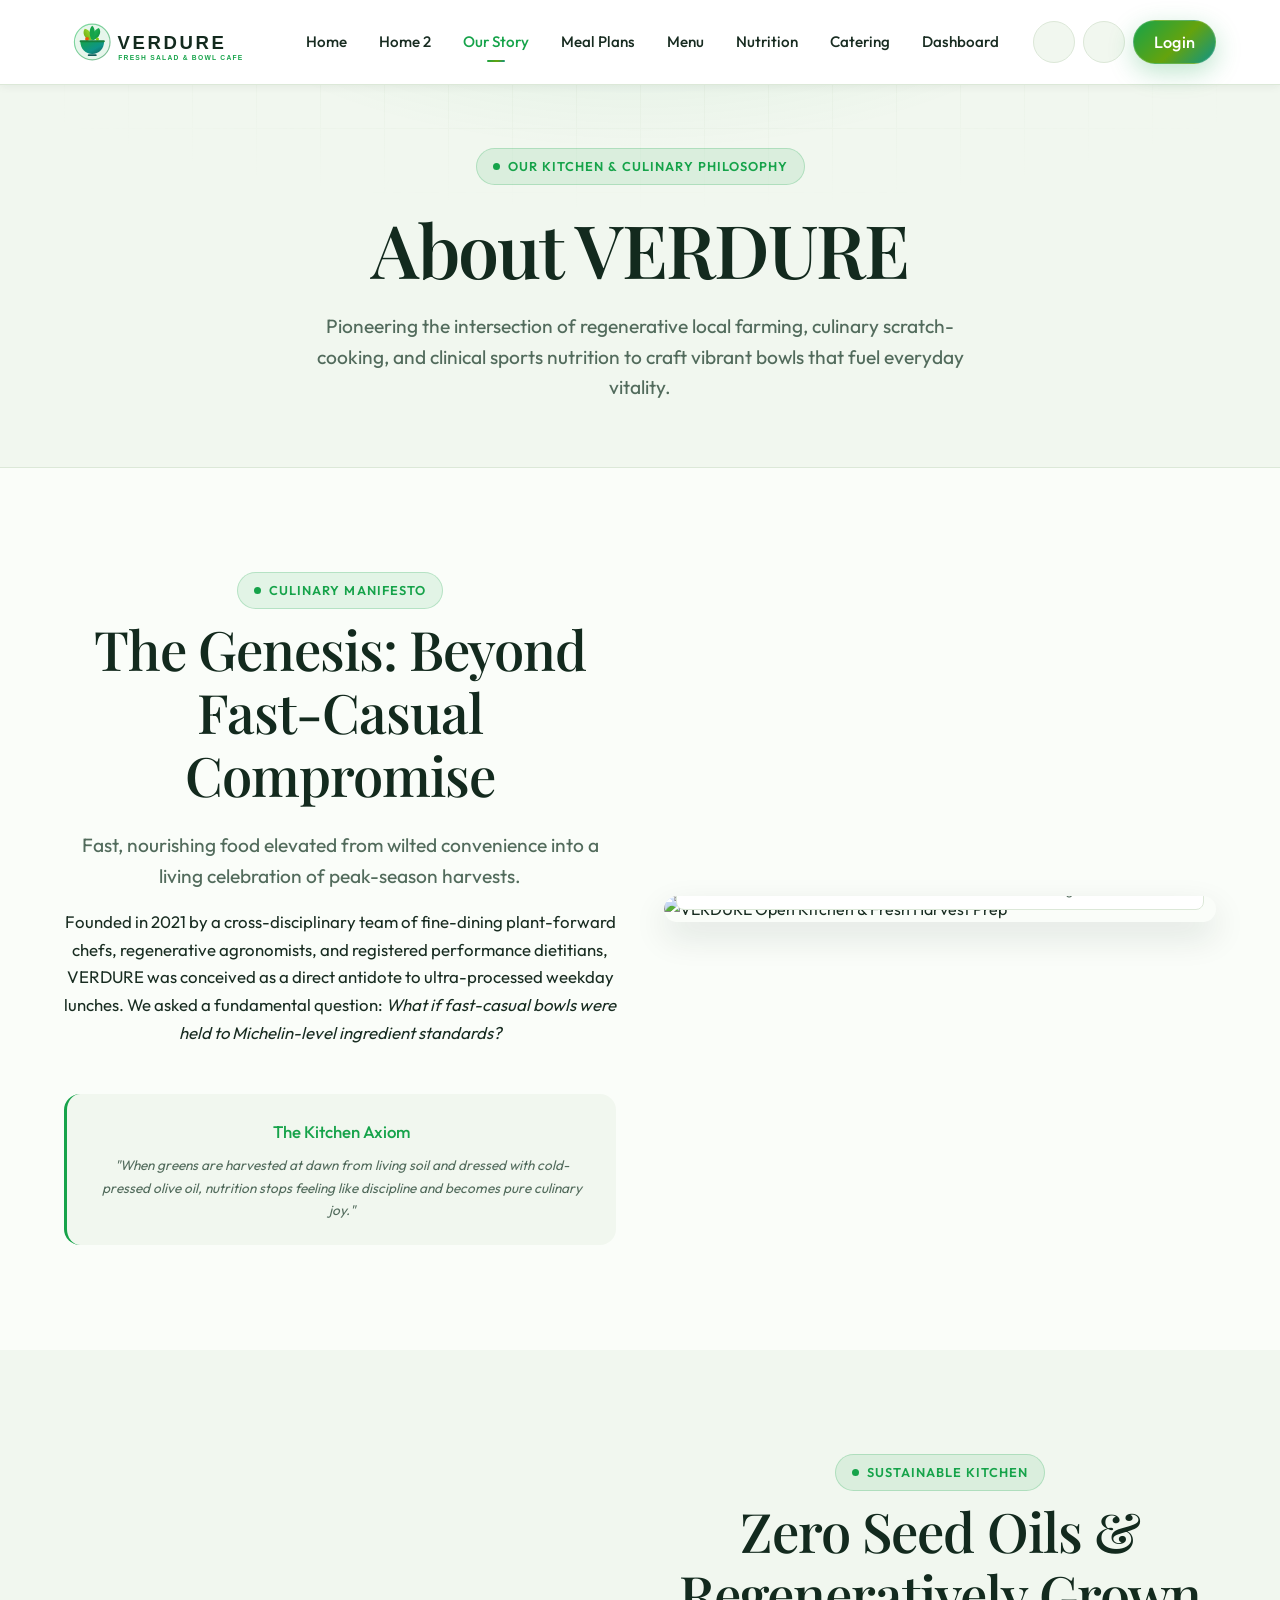
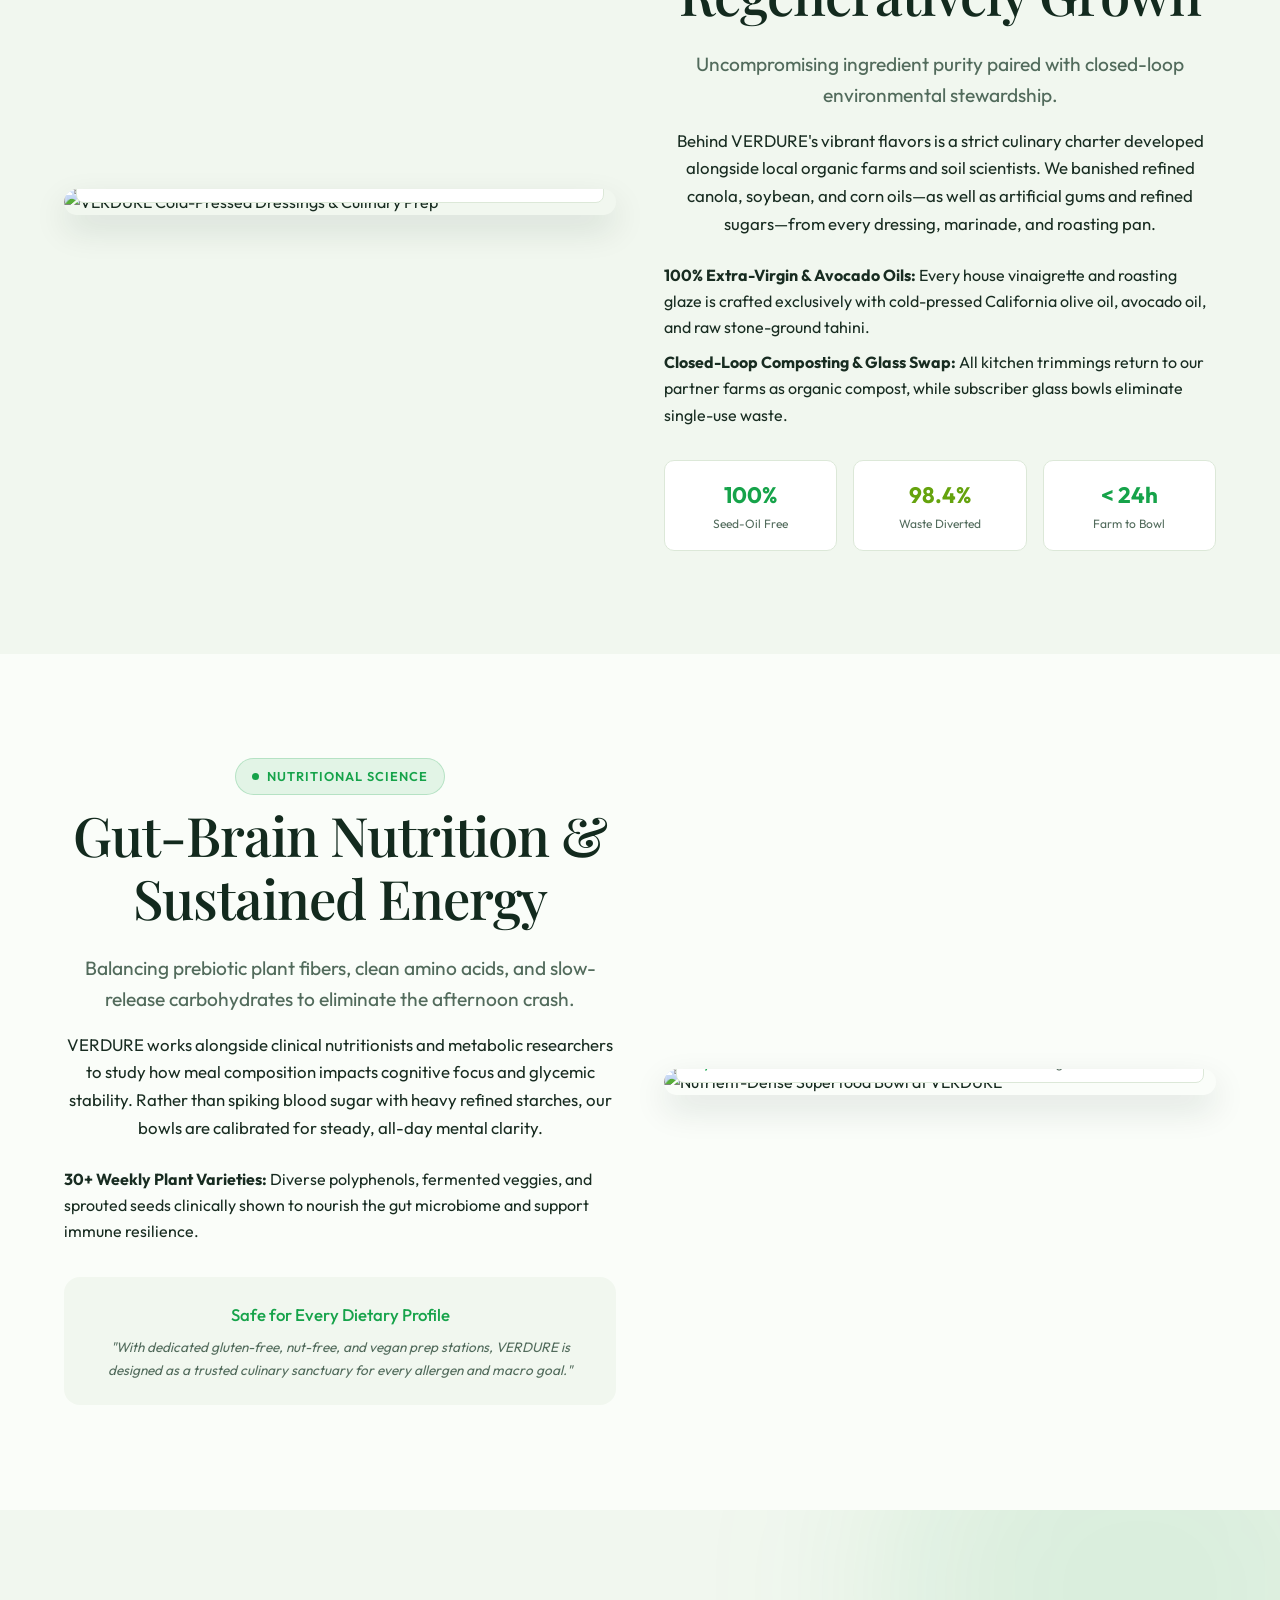
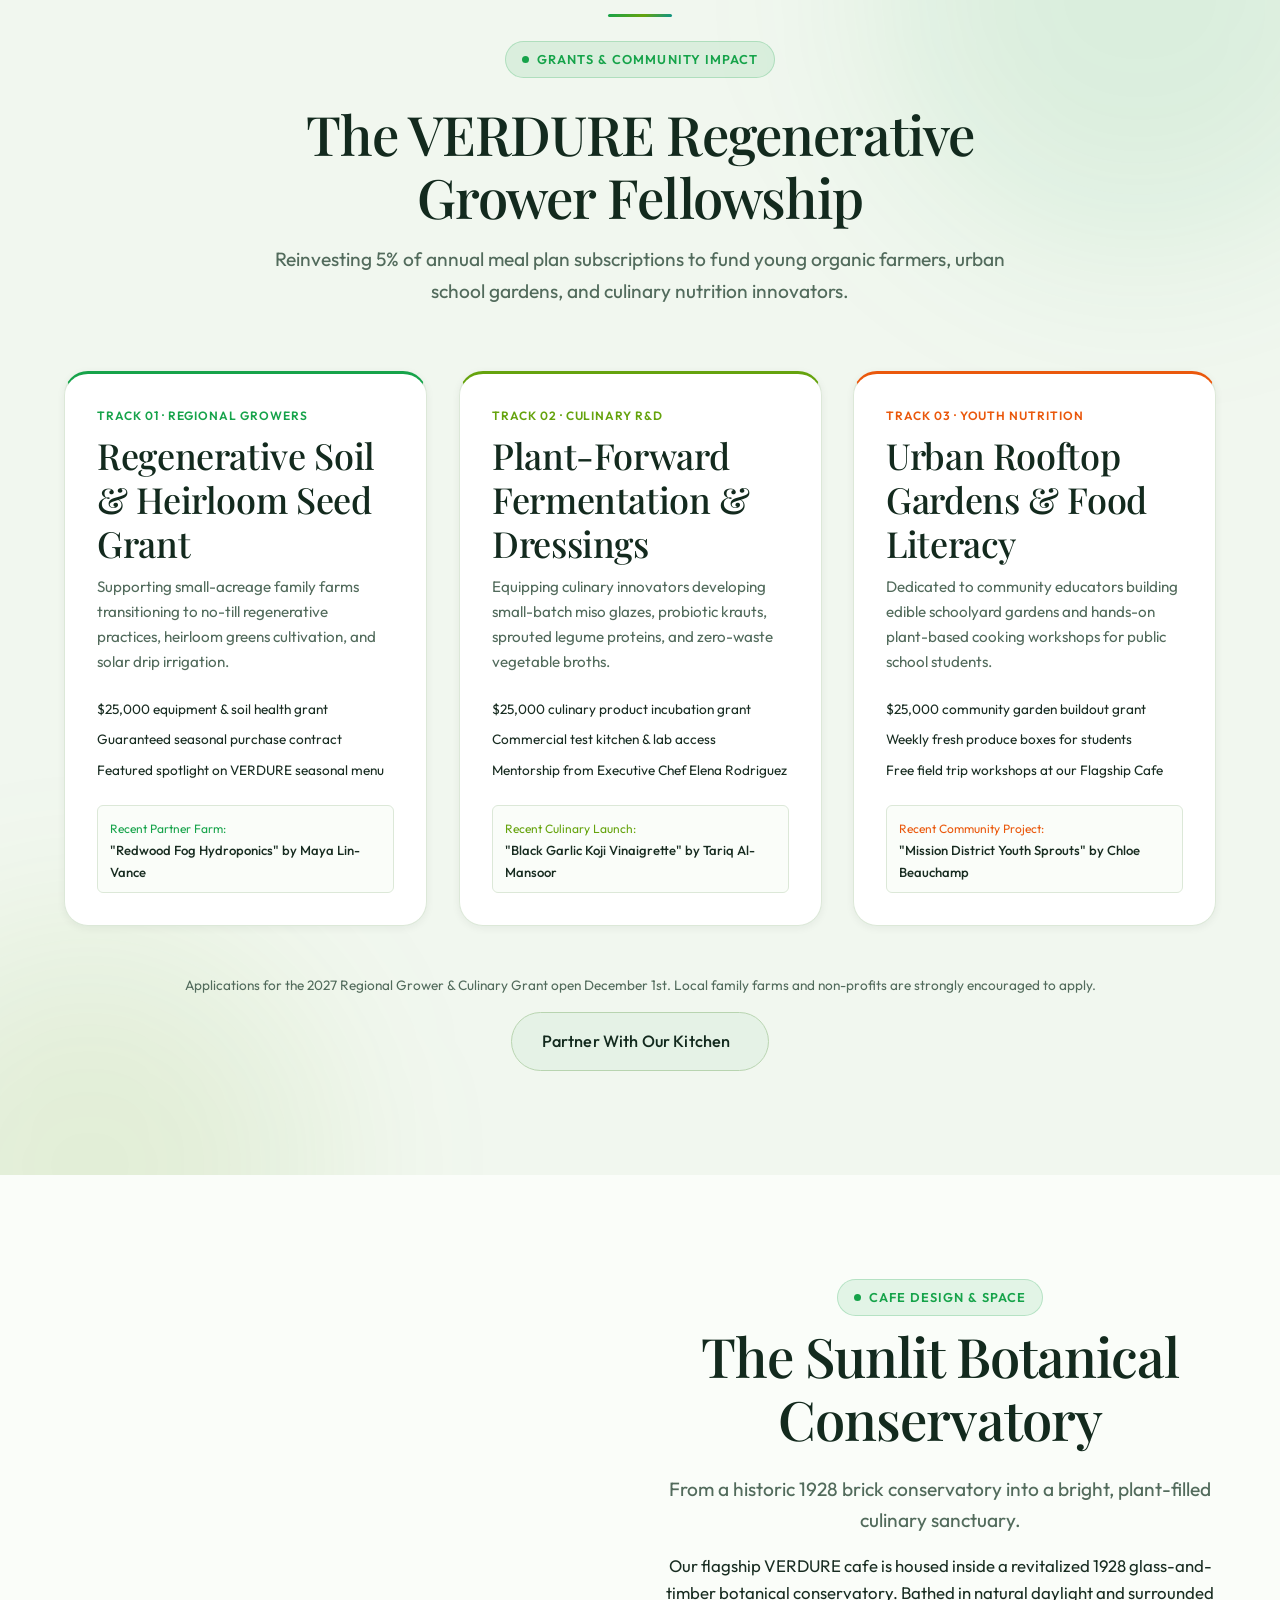
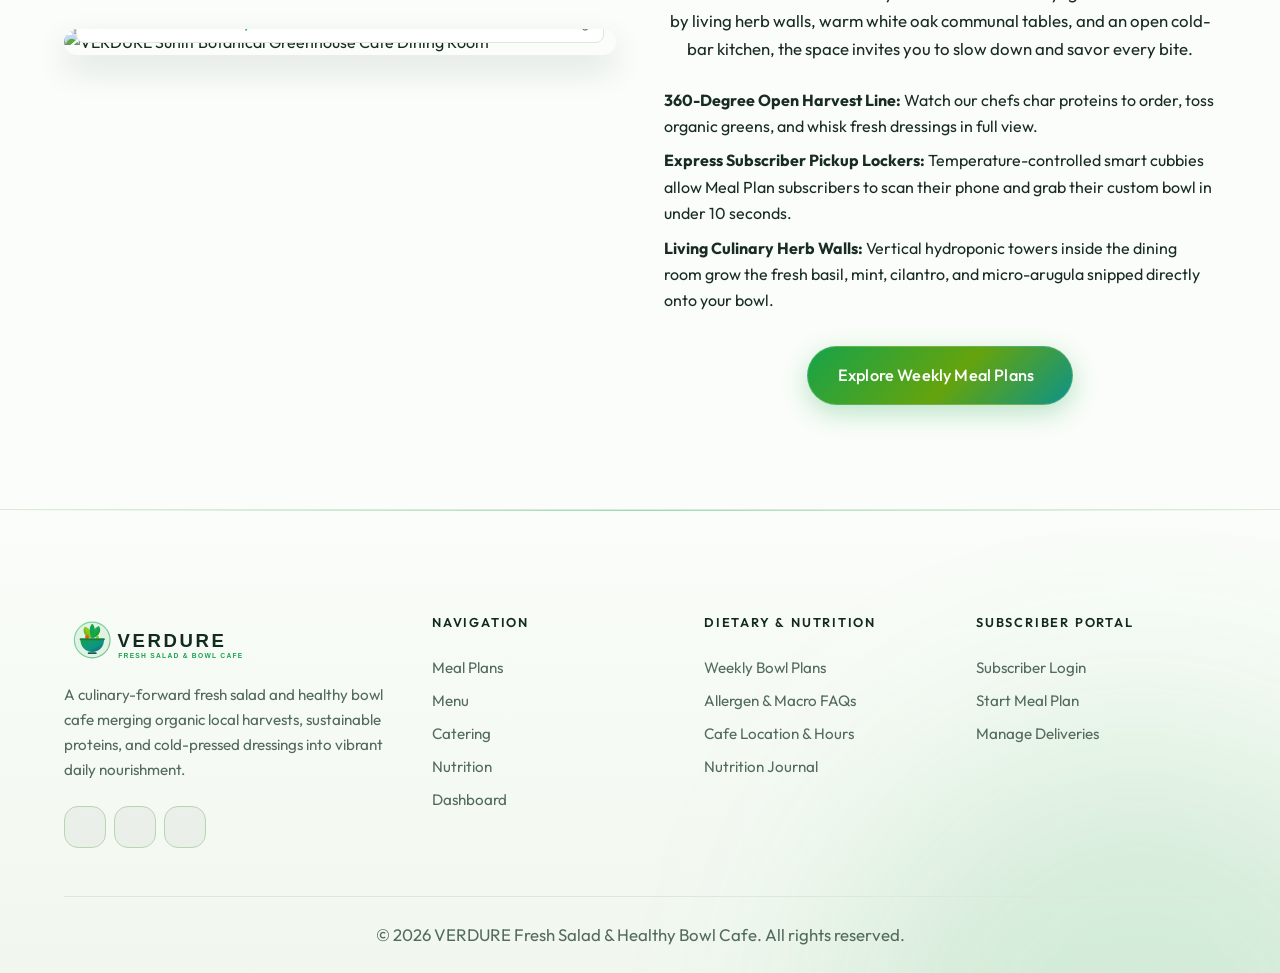
==== about.html @ 505b35dd "1st commit: VERDURE Fresh Salad & Healthy Bowl Cafe" ====
<!DOCTYPE html>
<html lang="en" data-theme="light">

<head>
  <meta charset="UTF-8">
  <meta name="viewport" content="width=device-width, initial-scale=1.0">
  <title>Our Story — VERDURE Fresh Salad &amp; Healthy Bowl Cafe</title>
  <meta name="description"
    content="Discover the farm-to-bowl philosophy, zero-seed-oil culinary kitchen, gut-brain nutrition science, and sunlit greenhouse cafe architecture behind VERDURE: Fresh Salad & Healthy Bowl Cafe.">

  <!-- Favicon -->
  <link rel="icon" type="image/svg+xml" href="assets/images/favicon.svg">

  <script src="https://unpkg.com/@phosphor-icons/web"></script>
  <link rel="stylesheet" href="assets/css/style.css">
  <link rel="stylesheet" href="assets/css/rtl.css">
  <!-- Reveal-on-scroll: flag JS before first paint to avoid a flash -->
  <script>document.documentElement.classList.add('js');</script>
</head>

<body>

  <!-- Navigation -->
  <header class="navbar">
    <div class="navbar-container">
      <a href="index.html" class="logo"><img src="assets/images/campusly-logo.svg" alt="VERDURE" class="logo-img"></a>
      <nav class="nav-links">
        <a href="index.html" class="nav-link">Home</a>
        <a href="home2.html" class="nav-link">Home 2</a>
        <a href="about.html" class="nav-link active">Our Story</a>
        <a href="services.html" class="nav-link">Meal Plans</a>
        <a href="counselors.html" class="nav-link">Menu</a>
        <a href="blog.html" class="nav-link ">Nutrition</a>
        <a href="contact.html" class="nav-link ">Catering</a>
        <a href="dashboard.html" class="nav-link">Dashboard</a>
      </nav>
      <div class="nav-actions">
        <button class="theme-toggle" aria-label="Toggle Dark Mode">
          <i class="ph ph-moon"></i>
        </button>
        <button class="rtl-toggle" aria-label="Toggle RTL">
          <i class="ph ph-arrows-left-right"></i>
        </button>
        <a href="login.html" class="btn btn-primary" style="padding: 8px 20px;">Login</a>
      </div>
      <button class="hamburger" aria-label="Menu">
        <i class="ph ph-list"></i>
      </button>
    </div>
  </header>

  <!-- Mobile Drawer -->
  <div class="drawer-overlay"></div>
  <div class="nav-drawer">
    <div class="drawer-header">
      <a href="index.html" class="logo"><img src="assets/images/campusly-logo.svg" alt="VERDURE" class="logo-img"></a>
      <button class="drawer-close" aria-label="Close Menu">
        <i class="ph ph-x"></i>
      </button>
    </div>
    <nav class="drawer-links">
      <a href="index.html" class="nav-link">Home</a>
        <a href="home2.html" class="nav-link">Home 2</a>
        <a href="about.html" class="nav-link active">Our Story</a>
        <a href="services.html" class="nav-link">Meal Plans</a>
        <a href="counselors.html" class="nav-link">Menu</a>
        <a href="blog.html" class="nav-link ">Nutrition</a>
        <a href="contact.html" class="nav-link ">Catering</a>
        <a href="dashboard.html" class="nav-link">Dashboard</a>
    </nav>
    <div class="drawer-actions">
      <a href="login.html" class="btn btn-primary" style="width: 100%;">Login</a>
      <div class="drawer-actions-row">
        <button class="theme-toggle" aria-label="Toggle Dark Mode">
          <i class="ph ph-moon"></i>
        </button>
        <button class="rtl-toggle" aria-label="Toggle RTL">
          <i class="ph ph-arrows-left-right"></i>
        </button>
      </div>
    </div>
  </div>

  <main>
    <!-- Page Header -->
    <section class="page-hero has-grid">
      <div class="container" style="text-align: center;">
        <span class="eyebrow animate-fade-up"><span class="eyebrow-dot"></span> Our Kitchen &amp; Culinary Philosophy</span>
        <h1 class="animate-fade-up delay-1">About VERDURE</h1>
        <p class="lead animate-fade-up delay-2" style="max-width: 680px; margin: 0 auto;">Pioneering the intersection of regenerative local farming, culinary scratch-cooking, and clinical sports nutrition to craft vibrant bowls that fuel everyday vitality.</p>
      </div>
    </section>

    <!-- SECTION 1: The Culinary Manifesto & Founding Genesis -->
    <section class="section" id="manifesto">
      <div class="container split-row">
        <div class="split-copy split-copy--center animate-fade-up">
          <span class="eyebrow" style="margin-bottom: var(--spacing-2); display: inline-flex;"><span class="eyebrow-dot"></span> Culinary Manifesto</span>
          <h2>The Genesis: Beyond Fast-Casual Compromise</h2>
          <p class="lead">Fast, nourishing food elevated from wilted convenience into a living celebration of peak-season harvests.</p>
          <p>Founded in 2021 by a cross-disciplinary team of fine-dining plant-forward chefs, regenerative agronomists, and registered performance dietitians, VERDURE was conceived as a direct antidote to ultra-processed weekday lunches. We asked a fundamental question: <em>What if fast-casual bowls were held to Michelin-level ingredient standards?</em></p>
          <ul style="margin: var(--spacing-4) 0;">
          </ul>
          <div style="padding: var(--spacing-4); background-color: var(--bg-subtle); border-radius: var(--radius); margin-top: var(--spacing-4); border-left: 3px solid var(--accent);">
            <p style="font-weight: var(--weight-label); color: var(--accent); margin-bottom: var(--spacing-2);"><i class="ph ph-sparkle"></i> The Kitchen Axiom</p>
            <p class="caption" style="color: var(--text-muted); font-style: italic; margin: 0;">"When greens are harvested at dawn from living soil and dressed with cold-pressed olive oil, nutrition stops feeling like discipline and becomes pure culinary joy."</p>
          </div>
        </div>
        <div class="split-media animate-fade-up">
          <div style="position: relative; overflow: hidden; border-radius: var(--radius); box-shadow: var(--shadow-lg);">
            <img src="https://images.unsplash.com/photo-1540420773420-3366772f4999?auto=format&fit=crop&w=1000&q=80" alt="VERDURE Open Kitchen & Fresh Harvest Prep"
              style="border-radius: var(--radius); width: 100%; display: block;">
            <div style="position: absolute; bottom: 12px; left: 12px; right: 12px; background: var(--bg-elevated); backdrop-filter: blur(8px); padding: 8px 14px; border-radius: 8px; border: 1px solid var(--border); display: flex; align-items: center; justify-content: space-between;">
              <span style="font-size: 0.8rem; color: var(--accent); font-weight: 500;"><i class="ph ph-leaf"></i> VERDURE Scratch Kitchen</span>
              <span style="font-size: 0.75rem; color: var(--text-muted);">100% Organic &amp; Local Harvests</span>
            </div>
          </div>
        </div>
      </div>
    </section>

    <!-- SECTION 2: Cold-Pressed Dressings & Zero-Seed-Oil Engineering -->
    <section class="section" id="culinary-lab" style="background-color: var(--bg-subtle);">
      <div class="container split-row">
        <div class="split-media animate-fade-up">
          <div style="position: relative; overflow: hidden; border-radius: var(--radius); box-shadow: var(--shadow-lg);">
            <img src="https://images.unsplash.com/photo-1512621776951-a57141f2eefd?auto=format&fit=crop&w=1000&q=80" alt="VERDURE Cold-Pressed Dressings & Culinary Prep"
              style="border-radius: var(--radius); width: 100%; display: block;">
            <div style="position: absolute; bottom: 12px; left: 12px; right: 12px; background: var(--bg-elevated); backdrop-filter: blur(8px); padding: 8px 14px; border-radius: 8px; border: 1px solid var(--border); display: flex; align-items: center; justify-content: space-between;">
              <span style="font-size: 0.8rem; color: var(--accent-2); font-weight: 500;"><i class="ph ph-drop"></i> Cold-Press Emulsion Bar</span>
              <span style="font-size: 0.75rem; color: var(--text-muted);">0% Refined Seed Oils</span>
            </div>
          </div>
        </div>
        <div class="split-copy split-copy--center animate-fade-up delay-1">
          <span class="eyebrow" style="margin-bottom: var(--spacing-2); display: inline-flex;"><span class="eyebrow-dot"></span> Sustainable Kitchen</span>
          <h2>Zero Seed Oils &amp; Regeneratively Grown</h2>
          <p class="lead">Uncompromising ingredient purity paired with closed-loop environmental stewardship.</p>
          <p>Behind VERDURE's vibrant flavors is a strict culinary charter developed alongside local organic farms and soil scientists. We banished refined canola, soybean, and corn oils—as well as artificial gums and refined sugars—from every dressing, marinade, and roasting pan.</p>
          <ul style="margin: var(--spacing-4) 0;">
            <li style="margin-bottom: var(--spacing-2);"><strong>100% Extra-Virgin &amp; Avocado Oils:</strong> Every house vinaigrette and roasting glaze is crafted exclusively with cold-pressed California olive oil, avocado oil, and raw stone-ground tahini.</li>
            <li style="margin-bottom: var(--spacing-2);"><strong>Closed-Loop Composting &amp; Glass Swap:</strong> All kitchen trimmings return to our partner farms as organic compost, while subscriber glass bowls eliminate single-use waste.</li>
          </ul>
          <div style="display: grid; grid-template-columns: repeat(3, 1fr); gap: var(--spacing-3); margin-top: var(--spacing-4);">
            <div style="background: var(--bg-elevated); padding: var(--spacing-3); border-radius: var(--radius-sm); border: 1px solid var(--border); text-align: center;">
              <div style="font-size: 1.4rem; font-weight: 700; color: var(--accent);">100%</div>
              <div style="font-size: 0.75rem; color: var(--text-muted);">Seed-Oil Free</div>
            </div>
            <div style="background: var(--bg-elevated); padding: var(--spacing-3); border-radius: var(--radius-sm); border: 1px solid var(--border); text-align: center;">
              <div style="font-size: 1.4rem; font-weight: 700; color: var(--accent-2);">98.4%</div>
              <div style="font-size: 0.75rem; color: var(--text-muted);">Waste Diverted</div>
            </div>
            <div style="background: var(--bg-elevated); padding: var(--spacing-3); border-radius: var(--radius-sm); border: 1px solid var(--border); text-align: center;">
              <div style="font-size: 1.4rem; font-weight: 700; color: var(--success);">&lt; 24h</div>
              <div style="font-size: 0.75rem; color: var(--text-muted);">Farm to Bowl</div>
            </div>
          </div>
        </div>
      </div>
    </section>

    <!-- SECTION 3: Gut-Brain Nutrition & Sustained Vitality -->
    <section class="section" id="neuro-aesthetics">
      <div class="container split-row">
        <div class="split-copy split-copy--center animate-fade-up">
          <span class="eyebrow" style="margin-bottom: var(--spacing-2); display: inline-flex;"><span class="eyebrow-dot"></span> Nutritional Science</span>
          <h2>Gut-Brain Nutrition &amp; Sustained Energy</h2>
          <p class="lead">Balancing prebiotic plant fibers, clean amino acids, and slow-release carbohydrates to eliminate the afternoon crash.</p>
          <p>VERDURE works alongside clinical nutritionists and metabolic researchers to study how meal composition impacts cognitive focus and glycemic stability. Rather than spiking blood sugar with heavy refined starches, our bowls are calibrated for steady, all-day mental clarity.</p>
          <ul style="margin: var(--spacing-4) 0;">
            <li style="margin-bottom: var(--spacing-2);"><strong>30+ Weekly Plant Varieties:</strong> Diverse polyphenols, fermented veggies, and sprouted seeds clinically shown to nourish the gut microbiome and support immune resilience.</li>
          </ul>
          <div style="padding: var(--spacing-4); background-color: var(--bg-subtle); border-radius: var(--radius); margin-top: var(--spacing-4);">
            <p style="font-weight: var(--weight-label); color: var(--accent); margin-bottom: var(--spacing-2);"><i class="ph ph-shield-check"></i> Safe for Every Dietary Profile</p>
            <p class="caption" style="color: var(--text-muted); font-style: italic; margin: 0;">"With dedicated gluten-free, nut-free, and vegan prep stations, VERDURE is designed as a trusted culinary sanctuary for every allergen and macro goal."</p>
          </div>
        </div>
        <div class="split-media animate-fade-up">
          <div style="position: relative; overflow: hidden; border-radius: var(--radius); box-shadow: var(--shadow-lg);">
            <img src="https://images.unsplash.com/photo-1546069901-ba9599a7e63c?auto=format&fit=crop&w=1000&q=80" alt="Nutrient-Dense Superfood Bowl at VERDURE"
              style="border-radius: var(--radius); width: 100%; display: block;">
            <div style="position: absolute; bottom: 12px; left: 12px; right: 12px; background: var(--bg-elevated); backdrop-filter: blur(8px); padding: 8px 14px; border-radius: 8px; border: 1px solid var(--border); display: flex; align-items: center; justify-content: space-between;">
              <span style="font-size: 0.8rem; color: var(--accent); font-weight: 500;"><i class="ph ph-heartbeat"></i> Glycemic Balance Lab</span>
              <span style="font-size: 0.75rem; color: var(--text-muted);">12g+ Prebiotic Fiber / Bowl</span>
            </div>
          </div>
        </div>
      </div>
    </section>

    <!-- SECTION 4: The VERDURE Regenerative Farm & Culinary Grant -->
    <section class="section has-mesh" id="fellowship" style="background-color: var(--bg-subtle);">
      <div class="container">
        <div class="section-header animate-fade-up">
          <div class="divider-rule"></div>
          <span class="eyebrow"><span class="eyebrow-dot"></span> Grants &amp; Community Impact</span>
          <h2>The VERDURE Regenerative Grower Fellowship</h2>
          <p>Reinvesting 5% of annual meal plan subscriptions to fund young organic farmers, urban school gardens, and culinary nutrition innovators.</p>
        </div>

        <div style="display: grid; grid-template-columns: repeat(auto-fit, minmax(320px, 1fr)); gap: var(--spacing-5); margin-top: var(--spacing-6);">
          <!-- Fellowship Track 1 -->
          <div class="card animate-fade-up delay-1" style="align-items: flex-start; text-align: left; padding: var(--spacing-5); position: relative; border-top: 3px solid var(--accent);">
            <span style="font-size: 0.75rem; font-weight: 600; text-transform: uppercase; letter-spacing: 0.08em; color: var(--accent); margin-bottom: var(--spacing-2); display: block;">Track 01 &middot; Regional Growers</span>
            <h3 style="margin-bottom: var(--spacing-2);">Regenerative Soil &amp; Heirloom Seed Grant</h3>
            <p style="color: var(--text-muted); font-size: 0.95rem; margin-bottom: var(--spacing-4);">Supporting small-acreage family farms transitioning to no-till regenerative practices, heirloom greens cultivation, and solar drip irrigation.</p>
            <ul style="list-style: none; padding: 0; margin: 0 0 var(--spacing-4) 0; font-size: 0.85rem; color: var(--text-main); display: flex; flex-direction: column; gap: var(--spacing-2);">
              <li><i class="ph-fill ph-check-circle" style="color: var(--accent);"></i> $25,000 equipment &amp; soil health grant</li>
              <li><i class="ph-fill ph-check-circle" style="color: var(--accent);"></i> Guaranteed seasonal purchase contract</li>
              <li><i class="ph-fill ph-check-circle" style="color: var(--accent);"></i> Featured spotlight on VERDURE seasonal menu</li>
            </ul>
            <div style="background: var(--bg-main); padding: 8px 12px; border-radius: 6px; width: 100%; border: 1px solid var(--border);">
              <span style="font-size: 0.75rem; color: var(--accent);">Recent Partner Farm:</span>
              <p style="font-size: 0.82rem; margin: 0; color: var(--text-main); font-weight: 500;">"Redwood Fog Hydroponics" by Maya Lin-Vance</p>
            </div>
          </div>

          <!-- Fellowship Track 2 -->
          <div class="card animate-fade-up delay-2" style="align-items: flex-start; text-align: left; padding: var(--spacing-5); position: relative; border-top: 3px solid var(--accent-2);">
            <span style="font-size: 0.75rem; font-weight: 600; text-transform: uppercase; letter-spacing: 0.08em; color: var(--accent-2); margin-bottom: var(--spacing-2); display: block;">Track 02 &middot; Culinary R&amp;D</span>
            <h3 style="margin-bottom: var(--spacing-2);">Plant-Forward Fermentation &amp; Dressings</h3>
            <p style="color: var(--text-muted); font-size: 0.95rem; margin-bottom: var(--spacing-4);">Equipping culinary innovators developing small-batch miso glazes, probiotic krauts, sprouted legume proteins, and zero-waste vegetable broths.</p>
            <ul style="list-style: none; padding: 0; margin: 0 0 var(--spacing-4) 0; font-size: 0.85rem; color: var(--text-main); display: flex; flex-direction: column; gap: var(--spacing-2);">
              <li><i class="ph-fill ph-check-circle" style="color: var(--accent-2);"></i> $25,000 culinary product incubation grant</li>
              <li><i class="ph-fill ph-check-circle" style="color: var(--accent-2);"></i> Commercial test kitchen &amp; lab access</li>
              <li><i class="ph-fill ph-check-circle" style="color: var(--accent-2);"></i> Mentorship from Executive Chef Elena Rodriguez</li>
            </ul>
            <div style="background: var(--bg-main); padding: 8px 12px; border-radius: 6px; width: 100%; border: 1px solid var(--border);">
              <span style="font-size: 0.75rem; color: var(--accent-2);">Recent Culinary Launch:</span>
              <p style="font-size: 0.82rem; margin: 0; color: var(--text-main); font-weight: 500;">"Black Garlic Koji Vinaigrette" by Tariq Al-Mansoor</p>
            </div>
          </div>

          <!-- Fellowship Track 3 -->
          <div class="card animate-fade-up delay-3" style="align-items: flex-start; text-align: left; padding: var(--spacing-5); position: relative; border-top: 3px solid var(--accent-3);">
            <span style="font-size: 0.75rem; font-weight: 600; text-transform: uppercase; letter-spacing: 0.08em; color: var(--accent-3); margin-bottom: var(--spacing-2); display: block;">Track 03 &middot; Youth Nutrition</span>
            <h3 style="margin-bottom: var(--spacing-2);">Urban Rooftop Gardens &amp; Food Literacy</h3>
            <p style="color: var(--text-muted); font-size: 0.95rem; margin-bottom: var(--spacing-4);">Dedicated to community educators building edible schoolyard gardens and hands-on plant-based cooking workshops for public school students.</p>
            <ul style="list-style: none; padding: 0; margin: 0 0 var(--spacing-4) 0; font-size: 0.85rem; color: var(--text-main); display: flex; flex-direction: column; gap: var(--spacing-2);">
              <li><i class="ph-fill ph-check-circle" style="color: var(--accent-3);"></i> $25,000 community garden buildout grant</li>
              <li><i class="ph-fill ph-check-circle" style="color: var(--accent-3);"></i> Weekly fresh produce boxes for students</li>
              <li><i class="ph-fill ph-check-circle" style="color: var(--accent-3);"></i> Free field trip workshops at our Flagship Cafe</li>
            </ul>
            <div style="background: var(--bg-main); padding: 8px 12px; border-radius: 6px; width: 100%; border: 1px solid var(--border);">
              <span style="font-size: 0.75rem; color: var(--accent-3);">Recent Community Project:</span>
              <p style="font-size: 0.82rem; margin: 0; color: var(--text-main); font-weight: 500;">"Mission District Youth Sprouts" by Chloe Beauchamp</p>
            </div>
          </div>
        </div>

        <div style="text-align: center; margin-top: var(--spacing-6);" class="animate-fade-up delay-4">
          <p class="caption" style="color: var(--text-muted); margin-bottom: var(--spacing-3);">Applications for the 2027 Regional Grower &amp; Culinary Grant open December 1st. Local family farms and non-profits are strongly encouraged to apply.</p>
          <a href="contact.html" class="btn btn-outline">Partner With Our Kitchen <i class="ph ph-arrow-right"></i></a>
        </div>
      </div>
    </section>

    <!-- SECTION 5: The Sunlit Botanical Greenhouse Cafe Architecture -->
    <section class="section" id="architecture">
      <div class="container split-row">
        <div class="split-media animate-fade-up">
          <div style="position: relative; overflow: hidden; border-radius: var(--radius); box-shadow: var(--shadow-lg);">
            <img src="https://images.unsplash.com/photo-1555396273-367ea4eb4db5?auto=format&fit=crop&w=1000&q=80" alt="VERDURE Sunlit Botanical Greenhouse Cafe Dining Room"
              style="border-radius: var(--radius); width: 100%; display: block;">
            <div style="position: absolute; bottom: 12px; left: 12px; right: 12px; background: var(--bg-elevated); backdrop-filter: blur(8px); padding: 8px 14px; border-radius: 8px; border: 1px solid var(--border); display: flex; align-items: center; justify-content: space-between;">
              <span style="font-size: 0.8rem; color: var(--accent); font-weight: 500;"><i class="ph ph-buildings"></i> The Botanical Conservatory Cafe</span>
              <span style="font-size: 0.75rem; color: var(--text-muted);">Sunlit Indoor-Outdoor Dining</span>
            </div>
          </div>
        </div>
        <div class="split-copy split-copy--center animate-fade-up delay-1">
          <span class="eyebrow" style="margin-bottom: var(--spacing-2); display: inline-flex;"><span class="eyebrow-dot"></span> Cafe Design &amp; Space</span>
          <h2>The Sunlit Botanical Conservatory</h2>
          <p class="lead">From a historic 1928 brick conservatory into a bright, plant-filled culinary sanctuary.</p>
          <p>Our flagship VERDURE cafe is housed inside a revitalized 1928 glass-and-timber botanical conservatory. Bathed in natural daylight and surrounded by living herb walls, warm white oak communal tables, and an open cold-bar kitchen, the space invites you to slow down and savor every bite.</p>
          <ul style="margin: var(--spacing-4) 0;">
            <li style="margin-bottom: var(--spacing-2);"><strong>360-Degree Open Harvest Line:</strong> Watch our chefs char proteins to order, toss organic greens, and whisk fresh dressings in full view.</li>
            <li style="margin-bottom: var(--spacing-2);"><strong>Express Subscriber Pickup Lockers:</strong> Temperature-controlled smart cubbies allow Meal Plan subscribers to scan their phone and grab their custom bowl in under 10 seconds.</li>
            <li style="margin-bottom: var(--spacing-2);"><strong>Living Culinary Herb Walls:</strong> Vertical hydroponic towers inside the dining room grow the fresh basil, mint, cilantro, and micro-arugula snipped directly onto your bowl.</li>
          </ul>
          <div style="margin-top: var(--spacing-4); display: flex; gap: var(--spacing-3); justify-content: center; flex-wrap: wrap;">
            <a href="services.html" class="btn btn-primary">Explore Weekly Meal Plans <i class="ph ph-arrow-right"></i></a>
          </div>
        </div>
      </div>
    </section>

  </main>

  <!-- Footer -->
  <footer class="footer">
    <div class="container">
      <div class="footer-grid">
        <div class="footer-col">
          <a href="index.html" class="logo" style="margin-bottom: var(--spacing-3);"><img src="assets/images/campusly-logo.svg" alt="VERDURE" class="logo-img"></a>
          <p>A culinary-forward fresh salad and healthy bowl cafe merging organic local harvests, sustainable proteins, and cold-pressed dressings into vibrant daily nourishment.</p>
          <div class="social-links">
            <a href="#" aria-label="Instagram"><i class="ph ph-instagram-logo"></i></a>
            <a href="#" aria-label="YouTube"><i class="ph ph-youtube-logo"></i></a>
            <a href="#" aria-label="TikTok"><i class="ph ph-tiktok-logo"></i></a>
          </div>
        </div>

        <div class="footer-col">
          <h4>Navigation</h4>
          <div class="footer-links">
            <a href="services.html">Meal Plans</a>
            <a href="counselors.html">Menu</a>
            <a href="contact.html">Catering</a>
            <a href="blog.html">Nutrition</a>
            <a href="dashboard.html">Dashboard</a>
          </div>
        </div>

        <div class="footer-col">
          <h4>Dietary &amp; Nutrition</h4>
          <div class="footer-links">
            <a href="services.html">Weekly Bowl Plans</a>
            <a href="services.html#faq">Allergen &amp; Macro FAQs</a>
            <a href="contact.html#location-map">Cafe Location &amp; Hours</a>
            <a href="blog.html">Nutrition Journal</a>
          </div>
        </div>

        <div class="footer-col">
          <h4>Subscriber Portal</h4>
          <div class="footer-links">
            <a href="login.html">Subscriber Login</a>
            <a href="register.html">Start Meal Plan</a>
            <a href="dashboard.html">Manage Deliveries</a>
          </div>
        </div>
      </div>

      <div class="footer-bottom">
        <p>&copy; 2026 VERDURE Fresh Salad &amp; Healthy Bowl Cafe. All rights reserved.</p>
      </div>
    </div>
  </footer>

  <script src="assets/js/main.js"></script>
</body>

</html>
---- assets/css/style.css ----
@import url('https://fonts.googleapis.com/css2?family=Outfit:wght@300;400;430;500;510;600;700&family=Playfair+Display:ital,wght@0,400;0,520;0,540;0,580;0,600;1,400&display=swap');

:root {
  /* Colors - VERDURE Fresh Salad & Healthy Bowl Cafe Flagship Palette (Fresh Light Default) */
  --primary: #132a1e;
  --primary-soft: #254434;
  --secondary: #f4f9f4;     /* Fresh Mint/Sage Cream */
  --accent: #16a34a;        /* Crisp Harvest Leaf Green */
  --accent-2: #65a30d;      /* Zesty Avocado Lime Green */
  --accent-3: #ea580c;      /* Heirloom Carrot / Citrus Terracotta */
  --accent-deep: #15803d;
  --accent-tint: rgba(22, 163, 74, 0.10);
  --accent-tint-strong: rgba(22, 163, 74, 0.22);
  --text-main: #182c21;
  --text-muted: #526b5c;
  --bg-main: #fafdf9;       /* Fresh Airy Alabaster */
  --bg-subtle: #f1f7ef;     /* Soft Botanical Dew */
  --bg-elevated: #ffffff;   /* Crisp White Surface */
  --border: #dce8d8;
  --border-strong: #b8d4b0;
  --error: #e11d48;
  --success: #16a34a;

  /* Premium surface effects */
  --gradient-accent: linear-gradient(135deg, #16a34a 0%, #65a30d 55%, #0d9488 100%);
  --gradient-ink: linear-gradient(135deg, #0f291e 0%, #1b4332 100%);
  --hairline: 1px solid var(--border);
  --glass-bg: #ffffff;
  --glass-border: rgba(22, 163, 74, 0.18);
  --mesh-1: rgba(22, 163, 74, 0.10);
  --mesh-2: rgba(101, 163, 13, 0.10);

  /* Typography */
  --font-heading: 'Playfair Display', serif;
  --font-body: 'Outfit', sans-serif;

  /* Weights */
  --weight-h1: 580;
  --weight-h2: 540;
  --weight-h3: 520;
  --weight-h4: 500;
  --weight-body: 400;
  --weight-lead: 430;
  --weight-btn: 510;
  --weight-label: 500;
  --weight-caption: 400;
  --weight-bold-inline: 500;

  /* Sizes */
  --size-h1: clamp(2.9rem, 5vw + 1rem, 4.6rem);
  --size-h2: clamp(2.2rem, 3.4vw + 1rem, 3.4rem);
  --size-h3: clamp(1.6rem, 2.4vw + 0.5rem, 2.25rem);
  --size-h4: clamp(1.2rem, 1.6vw + 0.5rem, 1.6rem);
  --size-body: 1.05rem;
  --size-lead: 1.2rem;
  --size-btn: 1.02rem;
  --size-label: 0.95rem;
  --size-caption: 0.85rem;

  /* Spacing */
  --spacing-1: 0.25rem;
  --spacing-2: 0.5rem;
  --spacing-3: 1rem;
  --spacing-4: 1.5rem;
  --spacing-5: 2rem;
  --spacing-6: 3rem;
  --spacing-7: 4rem;
  --spacing-8: 6.5rem;

  /* Other Tokens */
  --radius-sm: 10px;
  --radius: 16px;
  --radius-lg: 24px;
  --radius-pill: 999px;
  --shadow-sm: 0 2px 8px rgba(19, 42, 30, 0.06);
  --shadow: 0 6px 20px rgba(19, 42, 30, 0.08);
  --shadow-lg: 0 14px 34px rgba(19, 42, 30, 0.12);
  --shadow-glow: 0 8px 26px rgba(22, 163, 74, 0.28);
  --transition: 0.3s ease-in-out;
  --ease-out: cubic-bezier(0.22, 0.9, 0.24, 1);
}

[data-theme="dark"] {
  --primary: #f0fdf4;
  --primary-soft: #bbf7d0;
  --secondary: #07120c;
  --accent: #22c55e;
  --accent-2: #84cc16;
  --accent-3: #f97316;
  --accent-deep: #16a34a;
  --accent-tint: rgba(34, 197, 94, 0.14);
  --accent-tint-strong: rgba(132, 204, 22, 0.28);
  --text-main: #ecfdf5;
  --text-muted: #94b8a3;
  --bg-main: #07120c;
  --bg-subtle: #0c1d14;
  --bg-elevated: #12291d;
  --border: rgba(34, 197, 94, 0.22);
  --border-strong: rgba(34, 197, 94, 0.42);
  --success: #22c55e;
  --error: #f43f5e;

  --gradient-accent: linear-gradient(135deg, #22c55e 0%, #84cc16 55%, #14b8a6 100%);
  --gradient-ink: linear-gradient(135deg, #07120c 0%, #132e20 100%);
  --glass-bg: #12291d;
  --glass-border: rgba(34, 197, 94, 0.24);
  --mesh-1: rgba(34, 197, 94, 0.18);
  --mesh-2: rgba(132, 204, 22, 0.16);
  --shadow-sm: 0 2px 8px rgba(0, 0, 0, 0.45);
  --shadow: 0 4px 20px rgba(0, 0, 0, 0.55);
  --shadow-lg: 0 12px 40px rgba(0, 0, 0, 0.75), 0 0 30px rgba(34, 197, 94, 0.12);
  --shadow-glow: 0 0 28px rgba(34, 197, 94, 0.40), 0 0 45px rgba(132, 204, 22, 0.25);
}

[data-theme="light"] {
  --primary: #132a1e;
  --primary-soft: #254434;
  --secondary: #f4f9f4;
  --accent: #16a34a;
  --accent-2: #65a30d;
  --accent-3: #ea580c;
  --accent-deep: #15803d;
  --accent-tint: rgba(22, 163, 74, 0.10);
  --accent-tint-strong: rgba(22, 163, 74, 0.22);
  --text-main: #182c21;
  --text-muted: #526b5c;
  --bg-main: #fafdf9;
  --bg-subtle: #f1f7ef;
  --bg-elevated: #ffffff;
  --border: #dce8d8;
  --border-strong: #b8d4b0;
  --error: #e11d48;
  --success: #16a34a;

  --gradient-accent: linear-gradient(135deg, #16a34a 0%, #65a30d 55%, #0d9488 100%);
  --gradient-ink: linear-gradient(135deg, #0f291e 0%, #1b4332 100%);
  --glass-bg: #ffffff;
  --glass-border: rgba(22, 163, 74, 0.18);
  --mesh-1: rgba(22, 163, 74, 0.10);
  --mesh-2: rgba(101, 163, 13, 0.10);
  --shadow-sm: 0 2px 8px rgba(19, 42, 30, 0.06);
  --shadow: 0 6px 20px rgba(19, 42, 30, 0.08);
  --shadow-lg: 0 14px 34px rgba(19, 42, 30, 0.12);
  --shadow-glow: 0 8px 26px rgba(22, 163, 74, 0.28);
}

/* Base Reset & Styles */
*, *::before, *::after {
  box-sizing: border-box;
  margin: 0;
  padding: 0;
}

html {
  scroll-behavior: smooth;
  font-size: 16px;
  -webkit-text-size-adjust: 100%;
}

body {
  font-family: var(--font-body);
  color: var(--text-main);
  background-color: var(--bg-main);
  line-height: 1.65;
  font-weight: var(--weight-body);
  transition: background-color var(--transition), color var(--transition);
  overflow-x: hidden;
  -webkit-font-smoothing: antialiased;
  -moz-osx-font-smoothing: grayscale;
}

img { max-width: 100%; display: block; }

a { color: inherit; text-decoration: none; transition: color var(--transition); }

ul { list-style: none; }

button {
  font-family: inherit;
  cursor: pointer;
  border: none;
  background: none;
  color: inherit;
}

::selection { background: var(--accent); color: #fff; }

:focus-visible {
  outline: 2px solid var(--accent);
  outline-offset: 3px;
  border-radius: 4px;
}

/* Typography Utility Classes */
h1, .h1 {
  font-family: var(--font-heading);
  font-size: var(--size-h1);
  font-weight: var(--weight-h1);
  line-height: 1.06;
  color: var(--primary);
  margin-bottom: var(--spacing-4);
  letter-spacing: -0.025em;
}

h2, .h2 {
  font-family: var(--font-heading);
  font-size: var(--size-h2);
  font-weight: var(--weight-h2);
  line-height: 1.16;
  color: var(--primary);
  margin-bottom: var(--spacing-4);
  letter-spacing: -0.018em;
}

h3, .h3 {
  font-family: var(--font-heading);
  font-size: var(--size-h3);
  font-weight: var(--weight-h3);
  line-height: 1.22;
  color: var(--primary);
  margin-bottom: var(--spacing-3);
  letter-spacing: -0.01em;
}

h4, .h4 {
  font-family: var(--font-heading);
  font-size: var(--size-h4);
  font-weight: var(--weight-h4);
  line-height: 1.3;
  color: var(--primary);
  margin-bottom: var(--spacing-2);
}

p { margin-bottom: var(--spacing-3); font-size: var(--size-body); }

.lead {
  font-size: var(--size-lead);
  font-weight: var(--weight-lead);
  color: var(--text-muted);
  line-height: 1.6;
}

.caption {
  font-size: var(--size-caption);
  font-weight: var(--weight-caption);
  color: var(--text-muted);
}

.text-gradient {
  background: var(--gradient-accent);
  -webkit-background-clip: text;
  background-clip: text;
  color: transparent;
  -webkit-text-fill-color: transparent;
}

.eyebrow {
  display: inline-flex;
  align-items: center;
  gap: var(--spacing-2);
  padding: 7px 16px;
  border-radius: var(--radius-pill);
  background: var(--accent-tint);
  border: 1px solid var(--accent-tint-strong);
  color: var(--accent);
  font-size: 0.8rem;
  font-weight: 600;
  letter-spacing: 0.08em;
  text-transform: uppercase;
  margin-bottom: var(--spacing-4);
}

.eyebrow i { font-size: 1rem; }

.eyebrow-dot {
  width: 7px;
  height: 7px;
  border-radius: 50%;
  background: var(--accent);
  animation: pulseDot 2.4s ease-in-out infinite;
}

@keyframes pulseDot {
  0%, 100% { box-shadow: 0 0 0 3px var(--accent-tint); }
  50% { box-shadow: 0 0 0 7px transparent; }
}

/* Global Rules */
.section { padding: var(--spacing-8) 0; position: relative; }

.container {
  max-width: 1200px;
  margin: 0 auto;
  padding: 0 var(--spacing-4);
  position: relative;
  z-index: 1;
}

.section-header {
  text-align: center;
  max-width: 760px;
  margin: 0 auto var(--spacing-7);
}

.section-header h2 { text-align: center; margin-bottom: var(--spacing-3); }

.section-header p {
  text-align: center;
  color: var(--text-muted);
  font-size: var(--size-lead);
  font-weight: var(--weight-lead);
}

/* Decorative backdrops */
.has-mesh { position: relative; overflow: hidden; }

.has-mesh::before,
.has-mesh::after {
  content: '';
  position: absolute;
  border-radius: 50%;
  filter: blur(90px);
  pointer-events: none;
  z-index: 0;
}

.has-mesh::before {
  width: 520px; height: 520px;
  background: var(--mesh-1);
  top: -180px; right: -120px;
}

.has-mesh::after {
  width: 460px; height: 460px;
  background: var(--mesh-2);
  bottom: -220px; left: -140px;
}

.has-grid::before {
  content: '';
  position: absolute;
  inset: 0;
  background-image:
    linear-gradient(to right, var(--border) 1px, transparent 1px),
    linear-gradient(to bottom, var(--border) 1px, transparent 1px);
  background-size: 64px 64px;
  -webkit-mask-image: radial-gradient(ellipse 75% 60% at 50% 0%, #000 10%, transparent 75%);
  mask-image: radial-gradient(ellipse 75% 60% at 50% 0%, #000 10%, transparent 75%);
  opacity: 0.6;
  pointer-events: none;
  z-index: 0;
}

.divider-rule {
  width: 64px;
  height: 3px;
  border-radius: 3px;
  background: var(--gradient-accent);
  margin: 0 auto var(--spacing-4);
}

/* Buttons */
.btn {
  position: relative;
  display: inline-flex;
  align-items: center;
  justify-content: center;
  gap: var(--spacing-2);
  padding: 15px 30px;
  font-size: var(--size-btn);
  font-weight: var(--weight-btn);
  border-radius: var(--radius-pill);
  transition: transform 0.35s var(--ease-out), box-shadow 0.35s var(--ease-out), background-color var(--transition), color var(--transition), border-color var(--transition);
  text-align: center;
  letter-spacing: 0.01em;
  overflow: hidden;
  isolation: isolate;
  white-space: nowrap;
}

.btn::after {
  content: '';
  position: absolute;
  inset: 0;
  z-index: -1;
  background: linear-gradient(110deg, transparent 20%, rgba(255,255,255,0.32) 45%, transparent 70%);
  transform: translateX(-120%);
  transition: transform 0.7s var(--ease-out);
}

.btn:hover::after { transform: translateX(120%); }

.btn-primary {
  background: var(--gradient-accent);
  color: #fff;
  box-shadow: var(--shadow-glow);
  border: 1px solid rgba(255, 255, 255, 0.18);
}

.btn-primary:hover {
  color: #fff;
  transform: translateY(-3px);
  box-shadow: 0 10px 30px rgba(22, 163, 74, 0.45), 0 0 18px rgba(101, 163, 13, 0.35);
}

.btn-secondary {
  background-color: var(--bg-elevated);
  color: var(--primary);
  border: 1px solid var(--border);
  box-shadow: var(--shadow-sm);
}

.btn-secondary:hover {
  background-color: var(--bg-subtle);
  border-color: var(--border-strong);
  color: var(--accent);
  transform: translateY(-3px);
  box-shadow: 0 6px 20px rgba(22, 163, 74, 0.18);
}

.btn-outline {
  background-color: rgba(22, 163, 74, 0.05);
  color: var(--primary);
  border: 1.5px solid var(--border-strong);
}

.btn-outline:hover {
  background-color: var(--accent);
  border-color: var(--accent);
  color: #ffffff;
  transform: translateY(-3px);
  box-shadow: 0 8px 25px rgba(22, 163, 74, 0.4);
}

.btn-lg { padding: 17px 38px; font-size: 1.08rem; }

/* Cards */
.card {
  position: relative;
  background-color: var(--bg-elevated);
  border-radius: var(--radius-lg);
  padding: var(--spacing-5);
  box-shadow: var(--shadow-sm);
  border: 1px solid var(--border);
  display: flex;
  flex-direction: column;
  align-items: center;
  text-align: center;
  height: 100%;
  overflow: hidden;
  transition: transform 0.45s var(--ease-out), box-shadow 0.45s var(--ease-out), border-color 0.45s var(--ease-out);
}

.card::before {
  content: '';
  position: absolute;
  top: 0; left: 0; right: 0;
  height: 3px;
  background: var(--gradient-accent);
  opacity: 0;
  transform: scaleX(0.3);
  transition: opacity 0.45s var(--ease-out), transform 0.45s var(--ease-out);
}

.card:hover {
  transform: translateY(-8px);
  box-shadow: var(--shadow-lg);
  border-color: var(--border-strong);
}

.card:hover::before { opacity: 1; transform: scaleX(1); }

.card-icon {
  font-size: 2.1rem;
  color: var(--accent);
  margin-bottom: var(--spacing-4);
  display: flex;
  align-items: center;
  justify-content: center;
  width: 72px;
  height: 72px;
  background: var(--accent-tint);
  border: 1px solid var(--accent-tint-strong);
  border-radius: 20px;
  transition: transform 0.45s var(--ease-out), background-color var(--transition);
}

.card:hover .card-icon { transform: translateY(-2px) rotate(-4deg) scale(1.04); }

/* Services Grid & Image Cards */
.services-grid {
  display: grid;
  grid-template-columns: repeat(3, minmax(0, 1fr));
  gap: var(--spacing-5);
}

.service-card {
  padding: 0;
  overflow: hidden;
  align-items: stretch;
  text-align: start;
}

.service-card-media {
  position: relative;
  height: 210px;
  overflow: hidden;
  background-color: var(--bg-subtle);
}

.service-card-media img {
  width: 100%;
  height: 100%;
  object-fit: cover;
  display: block;
  transition: transform 0.6s var(--ease-out);
}

.service-card:hover .service-card-media img {
  transform: scale(1.06);
}

.service-card-badge {
  position: absolute;
  bottom: 14px;
  left: 18px;
  width: 48px;
  height: 48px;
  border-radius: 14px;
  background: rgba(255, 255, 255, 0.94);
  backdrop-filter: blur(10px);
  -webkit-backdrop-filter: blur(10px);
  border: 1px solid rgba(255, 255, 255, 0.7);
  display: flex;
  align-items: center;
  justify-content: center;
  font-size: 1.45rem;
  color: var(--accent);
  box-shadow: 0 8px 20px -4px rgba(11, 18, 32, 0.16);
  transition: transform 0.35s var(--ease-out), background-color var(--transition);
  z-index: 2;
}

[data-theme="dark"] .service-card-badge {
  background: rgba(14, 22, 38, 0.9);
  border-color: rgba(255, 255, 255, 0.14);
  box-shadow: 0 8px 20px -4px rgba(0, 0, 0, 0.55);
}

html[dir="rtl"] .service-card-badge {
  left: auto;
  right: 18px;
}

.service-card:hover .service-card-badge {
  transform: translateY(-2px) scale(1.06);
  color: var(--accent-deep);
}

.service-card-body {
  padding: var(--spacing-5) var(--spacing-4) var(--spacing-5);
  display: flex;
  flex-direction: column;
  flex-grow: 1;
}

.service-card-body h3 {
  font-size: 1.35rem;
  margin-bottom: var(--spacing-2);
  color: var(--primary);
  text-align: start;
}

.service-card-body p {
  color: var(--text-muted);
  font-size: 0.95rem;
  line-height: 1.6;
  margin-bottom: var(--spacing-4);
  flex-grow: 1;
  text-align: start;
}

.service-card-link {
  display: inline-flex;
  align-items: center;
  gap: 6px;
  font-size: 0.9rem;
  font-weight: 600;
  color: var(--accent);
  transition: gap 0.25s var(--ease-out), color var(--transition);
  width: fit-content;
  text-decoration: none;
}

.service-card-link:hover {
  gap: 10px;
  color: var(--accent-deep);
}

[data-theme="dark"] .service-card-link {
  color: var(--accent-2);
}

[data-theme="dark"] .service-card-link:hover {
  color: #ffd066;
}

/* Admission Success Stories Cards */
.stories-grid {
  display: grid;
  grid-template-columns: repeat(3, minmax(0, 1fr));
  gap: var(--spacing-5);
}

.story-card {
  padding: 0;
  overflow: hidden;
  align-items: stretch;
  text-align: start;
  height: 100%;
}

.story-card-media {
  position: relative;
  height: 180px;
  overflow: hidden;
  background-color: var(--primary);
}

.story-card-media img {
  width: 100%;
  height: 100%;
  object-fit: cover;
  display: block;
  transition: transform 0.6s var(--ease-out);
}

.story-card:hover .story-card-media img {
  transform: scale(1.06);
}

.story-card-overlay {
  position: absolute;
  inset: 0;
  background: linear-gradient(to top, rgba(11, 18, 32, 0.88) 0%, rgba(11, 18, 32, 0.2) 65%);
  pointer-events: none;
}

.story-card-badge {
  position: absolute;
  top: 14px;
  right: 14px;
  background: rgba(11, 18, 32, 0.82);
  backdrop-filter: blur(8px);
  -webkit-backdrop-filter: blur(8px);
  color: #ffffff;
  padding: 4px 12px;
  border-radius: var(--radius-pill);
  font-size: 0.75rem;
  font-weight: 600;
  letter-spacing: 0.04em;
  border: 1px solid rgba(255, 255, 255, 0.2);
  display: flex;
  align-items: center;
  gap: 6px;
  z-index: 2;
}

.story-card-badge i {
  color: var(--accent-2);
}

html[dir="rtl"] .story-card-badge {
  right: auto;
  left: 14px;
}

.story-card-school {
  position: absolute;
  bottom: 12px;
  left: 16px;
  z-index: 2;
  color: #ffffff;
}

html[dir="rtl"] .story-card-school {
  left: auto;
  right: 16px;
}

.story-school-tag {
  font-size: 0.72rem;
  text-transform: uppercase;
  letter-spacing: 0.08em;
  color: var(--accent-2);
  font-weight: 700;
  margin-bottom: 2px;
}

.story-school-name {
  font-family: var(--font-heading);
  font-size: 1.25rem;
  color: #ffffff;
  font-weight: 600;
  margin: 0;
  line-height: 1.2;
}

.story-card-body {
  padding: var(--spacing-4) var(--spacing-4) var(--spacing-5);
  display: flex;
  flex-direction: column;
  flex-grow: 1;
}

.story-author-row {
  display: flex;
  align-items: center;
  gap: 12px;
  margin-bottom: 12px;
}

.story-author-avatar {
  width: 52px;
  height: 52px;
  border-radius: 50%;
  object-fit: cover;
  border: 2px solid var(--accent);
  box-shadow: 0 4px 12px rgba(22, 163, 74, 0.35);
  flex-shrink: 0;
}

.story-author-info h4 {
  margin: 0 0 2px 0;
  font-size: 1.05rem;
  font-weight: 600;
  color: var(--primary);
  text-align: start;
}

.story-author-info p {
  margin: 0;
  font-size: 0.8rem;
  color: var(--accent);
  font-weight: 500;
  text-align: start;
}

.story-rating {
  display: flex;
  gap: 3px;
  color: var(--accent);
  font-size: 0.88rem;
  margin-bottom: 10px;
}

.story-quote {
  font-style: italic;
  color: var(--text-muted);
  line-height: 1.6;
  font-size: 0.95rem;
  margin: 0;
  flex-grow: 1;
  text-align: start;
}

/* Forms */
.form-group { margin-bottom: var(--spacing-4); text-align: left; }

.form-label {
  display: block;
  font-size: var(--size-label);
  font-weight: var(--weight-label);
  margin-bottom: var(--spacing-2);
  color: var(--primary);
}

.form-control {
  width: 100%;
  padding: 14px 18px;
  font-size: var(--size-body);
  font-family: inherit;
  border: 1px solid var(--border);
  border-radius: var(--radius-sm);
  background-color: var(--bg-main);
  color: var(--text-main);
  transition: border-color var(--transition), box-shadow var(--transition), background-color var(--transition);
}

.form-control::placeholder { color: var(--text-muted); opacity: 0.7; }

.form-control:focus {
  outline: none;
  border-color: var(--accent);
  box-shadow: 0 0 0 4px var(--accent-tint);
}

.form-error-msg {
  color: var(--error);
  font-size: var(--size-caption);
  margin-top: var(--spacing-1);
  display: none;
}

.form-control.error { border-color: var(--error); }
.form-control.success { border-color: var(--success); }

/* Navbar */
.navbar {
  position: fixed;
  top: 0;
  left: 0;
  width: 100%;
  background-color: var(--bg-elevated) !important;
  z-index: 1000;
  border-bottom: 1px solid var(--border);
  box-shadow: var(--shadow-sm);
  transition: background-color var(--transition), border-color var(--transition), box-shadow var(--transition);
}

.navbar.scrolled {
  background-color: var(--bg-elevated) !important;
  border-bottom-color: var(--border-strong);
  box-shadow: var(--shadow);
}

.navbar-container {
  display: flex;
  align-items: center;
  justify-content: space-between;
  height: 84px;
  max-width: 1200px;
  margin: 0 auto;
  padding: 0 var(--spacing-4);
  transition: height 0.35s var(--ease-out);
}

.navbar.scrolled .navbar-container { height: 70px; }

.logo {
  font-family: var(--font-heading);
  font-size: 1.7rem;
  font-weight: 600;
  color: var(--primary);
  display: flex;
  align-items: center;
  gap: var(--spacing-2);
  letter-spacing: -0.02em;
}

.logo i { color: var(--accent); font-size: 1.6rem; }
.logo span { color: var(--accent); }

.nav-links { display: flex; align-items: center; gap: var(--spacing-1); }

.nav-link {
  font-size: var(--size-label);
  font-weight: var(--weight-label);
  color: var(--text-main);
  position: relative;
  padding: 9px 14px;
  border-radius: var(--radius-pill);
  transition: color var(--transition), background-color var(--transition);
}

.nav-link:hover { color: var(--accent); background-color: var(--accent-tint); }

.nav-link.active { color: var(--accent); }

.nav-link.active::after {
  content: '';
  position: absolute;
  bottom: 2px;
  left: 50%;
  transform: translateX(-50%);
  width: 18px;
  height: 2px;
  background: var(--gradient-accent);
  border-radius: 2px;
}

.nav-actions { display: flex; align-items: center; gap: var(--spacing-2); }

.theme-toggle, .rtl-toggle {
  display: flex;
  align-items: center;
  justify-content: center;
  width: 42px;
  height: 42px;
  border-radius: 50%;
  color: var(--text-main);
  background-color: var(--bg-subtle);
  border: 1px solid var(--border);
  transition: all var(--transition);
}

.theme-toggle:hover, .rtl-toggle:hover {
  background-color: var(--accent-tint);
  color: var(--accent);
  border-color: var(--accent-tint-strong);
  transform: translateY(-2px);
}

.hamburger {
  display: none;
  align-items: center;
  justify-content: center;
  width: 44px;
  height: 44px;
  border-radius: 12px;
  font-size: 1.4rem;
  color: var(--primary);
  background-color: var(--bg-subtle);
  border: 1px solid var(--border);
  cursor: pointer;
}

.drawer-overlay {
  display: none;
  position: fixed;
  top: 0;
  left: 0;
  width: 100%;
  height: 100%;
  background-color: rgba(4, 8, 16, 0.55);
  backdrop-filter: blur(4px);
  z-index: 1001;
  opacity: 0;
  transition: opacity var(--transition);
}

.nav-drawer {
  display: none;
  position: fixed;
  top: 0;
  right: -100%;
  width: 320px;
  height: 100vh;
  background-color: var(--bg-elevated);
  z-index: 1002;
  flex-direction: column;
  padding: var(--spacing-5);
  transition: right 0.45s var(--ease-out);
  box-shadow: -18px 0 50px rgba(4, 8, 16, 0.25);
  border-left: 1px solid var(--border);
}

.drawer-header {
  display: flex;
  justify-content: space-between;
  align-items: center;
  margin-bottom: var(--spacing-6);
}

.drawer-close {
  font-size: 1.4rem;
  color: var(--text-main);
  background: var(--bg-subtle);
  border: 1px solid var(--border);
  border-radius: 12px;
  width: 42px;
  height: 42px;
  display: flex;
  align-items: center;
  justify-content: center;
  cursor: pointer;
}

.drawer-links {
  display: flex;
  flex-direction: column;
  gap: var(--spacing-1);
  margin-bottom: var(--spacing-6);
}

.drawer-links .nav-link {
  font-size: 1.05rem;
  height: 48px;
  display: flex;
  align-items: center;
  border-radius: 12px;
  padding: 0 var(--spacing-3);
}

.drawer-links .nav-link.active::after { display: none; }
.drawer-links .nav-link.active { background-color: var(--accent-tint); }

.drawer-actions {
  display: flex;
  flex-direction: column;
  gap: var(--spacing-4);
  margin-top: auto;
}

.drawer-actions-row { display: flex; gap: var(--spacing-3); justify-content: center; }

/* ==========================================================================
   Premium components
   ========================================================================== */

/* Trust strip / marquee */
.trust-strip {
  border-top: var(--hairline);
  border-bottom: var(--hairline);
  padding: var(--spacing-4) 0;
  background-color: var(--bg-main);
  overflow: hidden;
}

.trust-label {
  text-align: center;
  font-size: 0.74rem;
  letter-spacing: 0.18em;
  text-transform: uppercase;
  color: var(--text-muted);
  margin-bottom: var(--spacing-4);
}

.marquee {
  display: flex;
  overflow: hidden;
  -webkit-mask-image: linear-gradient(to right, transparent, #000 12%, #000 88%, transparent);
  mask-image: linear-gradient(to right, transparent, #000 12%, #000 88%, transparent);
}

.marquee-track {
  display: flex;
  align-items: center;
  gap: var(--spacing-7);
  padding-right: var(--spacing-7);
  flex-shrink: 0;
  min-width: 100%;
  animation: marquee 32s linear infinite;
}

.marquee:hover .marquee-track { animation-play-state: paused; }

@keyframes marquee {
  from { transform: translateX(0); }
  to { transform: translateX(-100%); }
}

.marquee-item {
  font-family: var(--font-heading);
  font-size: 1.28rem;
  font-weight: 540;
  color: var(--text-muted);
  white-space: nowrap;
  opacity: 0.75;
  transition: opacity var(--transition), color var(--transition);
}

.marquee-item:hover { opacity: 1; color: var(--primary); }

/* Stat band */
.stat-band {
  display: grid;
  grid-template-columns: repeat(auto-fit, minmax(190px, 1fr));
  gap: var(--spacing-5);
  padding: var(--spacing-5);
  border-radius: var(--radius-lg);
  background: var(--bg-elevated);
  border: 1px solid var(--border);
  box-shadow: var(--shadow);
}

.stat-item { text-align: center; padding: var(--spacing-2); }

.stat-value {
  font-family: var(--font-heading);
  font-size: clamp(2.1rem, 3vw, 3rem);
  font-weight: 580;
  line-height: 1;
  background: var(--gradient-accent);
  -webkit-background-clip: text;
  background-clip: text;
  -webkit-text-fill-color: transparent;
  color: transparent;
  margin-bottom: var(--spacing-2);
}

.stat-label {
  font-size: var(--size-caption);
  color: var(--text-muted);
  text-transform: uppercase;
  letter-spacing: 0.1em;
  font-weight: 500;
}

/* Glass panel + page hero */
.glass-panel {
  background: var(--glass-bg);
  backdrop-filter: blur(18px);
  -webkit-backdrop-filter: blur(18px);
  border: 1px solid var(--glass-border);
  border-radius: var(--radius-lg);
  box-shadow: var(--shadow-lg);
}

.page-hero {
  position: relative;
  padding: calc(84px + var(--spacing-7)) 0 var(--spacing-7);
  background:
    radial-gradient(ellipse 60% 70% at 50% -10%, var(--accent-tint) 0%, transparent 60%),
    var(--bg-subtle);
  border-bottom: var(--hairline);
  overflow: hidden;
}

/* Hero image frame */
.frame-img {
  border-radius: var(--radius-lg);
  box-shadow: var(--shadow-lg);
  border: 1px solid var(--border);
}

.float-badge {
  position: absolute;
  display: flex;
  align-items: center;
  gap: var(--spacing-3);
  padding: var(--spacing-3) var(--spacing-4);
  border-radius: var(--radius);
  background: var(--glass-bg);
  backdrop-filter: blur(16px);
  -webkit-backdrop-filter: blur(16px);
  border: 1px solid var(--glass-border);
  box-shadow: var(--shadow-lg);
  animation: floaty 6s ease-in-out infinite;
}

@keyframes floaty {
  0%, 100% { transform: translateY(0); }
  50% { transform: translateY(-10px); }
}

.float-badge .badge-orb {
  width: 42px;
  height: 42px;
  border-radius: 50%;
  display: flex;
  align-items: center;
  justify-content: center;
  color: #fff;
  background: var(--gradient-accent);
  flex-shrink: 0;
}

/* ===== Interactive: Readiness Scorecard (index) ===== */
.scorecard {
  display: grid;
  grid-template-columns: 1.2fr 1fr;
  gap: var(--spacing-6);
  align-items: start;
  padding: var(--spacing-6);
  border-radius: var(--radius-lg);
  background: var(--bg-elevated);
  border: 1px solid var(--border);
  box-shadow: var(--shadow-lg);
}

.quiz-step { margin-bottom: var(--spacing-5); }
.quiz-step:last-of-type { margin-bottom: var(--spacing-4); }

.quiz-q {
  display: flex;
  align-items: center;
  gap: var(--spacing-2);
  font-size: var(--size-label);
  font-weight: 600;
  color: var(--primary);
  margin-bottom: var(--spacing-3);
}

.quiz-q .q-num {
  display: inline-flex;
  align-items: center;
  justify-content: center;
  width: 24px;
  height: 24px;
  border-radius: 50%;
  background: var(--accent-tint);
  color: var(--accent);
  font-size: 0.75rem;
  font-weight: 700;
  flex-shrink: 0;
}

.chip-row { display: flex; flex-wrap: wrap; gap: var(--spacing-2); }

.chip {
  padding: 10px 18px;
  border-radius: var(--radius-pill);
  border: 1px solid var(--border);
  background: var(--bg-main);
  color: var(--text-muted);
  font-size: 0.92rem;
  font-weight: 500;
  transition: all 0.28s var(--ease-out);
}

.chip:hover { border-color: var(--accent); color: var(--accent); transform: translateY(-2px); }

.chip.selected {
  background: var(--gradient-accent);
  border-color: transparent;
  color: #fff;
  box-shadow: var(--shadow-glow);
}

.quiz-reset {
  font-size: 0.88rem;
  color: var(--text-muted);
  display: inline-flex;
  align-items: center;
  gap: 6px;
  transition: color var(--transition);
}

.quiz-reset:hover { color: var(--accent); }

.score-panel {
  position: sticky;
  top: 110px;
  text-align: center;
  padding: var(--spacing-5);
  border-radius: var(--radius-lg);
  background: var(--gradient-ink);
  color: #fff;
  border: 1px solid var(--glass-border);
  overflow: hidden;
}

.score-panel h3, .score-panel h4 { color: #fff; }

.score-dial {
  position: relative;
  width: 190px;
  height: 190px;
  margin: 0 auto var(--spacing-4);
}

.score-dial svg { transform: rotate(-90deg); display: block; }

.dial-track { stroke: rgba(255,255,255,0.12); }

.dial-value {
  stroke: url(#scoreGradient);
  stroke-linecap: round;
  transition: stroke-dashoffset 0.9s var(--ease-out);
}

.dial-readout {
  position: absolute;
  inset: 0;
  display: flex;
  flex-direction: column;
  align-items: center;
  justify-content: center;
}

.dial-number {
  font-family: var(--font-heading);
  font-size: 3.1rem;
  font-weight: 580;
  line-height: 1;
  color: #fff;
}

.dial-caption {
  font-size: 0.7rem;
  letter-spacing: 0.16em;
  text-transform: uppercase;
  color: rgba(255,255,255,0.55);
  margin-top: 6px;
}

.score-tier {
  display: inline-block;
  padding: 6px 16px;
  border-radius: var(--radius-pill);
  background: rgba(255,255,255,0.1);
  border: 1px solid rgba(255,255,255,0.16);
  font-size: 0.78rem;
  font-weight: 600;
  letter-spacing: 0.08em;
  text-transform: uppercase;
  color: var(--accent-2);
  margin-bottom: var(--spacing-3);
}

.score-note {
  color: rgba(255,255,255,0.75);
  font-size: 0.95rem;
  min-height: 76px;
  margin-bottom: var(--spacing-4);
}

.score-bars { text-align: left; margin-bottom: var(--spacing-4); }

.score-bar-row { margin-bottom: var(--spacing-3); }

.score-bar-label {
  display: flex;
  justify-content: space-between;
  font-size: 0.78rem;
  color: rgba(255,255,255,0.7);
  margin-bottom: 6px;
  letter-spacing: 0.03em;
}

.score-bar {
  height: 6px;
  border-radius: 3px;
  background: rgba(255,255,255,0.12);
  overflow: hidden;
}

.score-bar i {
  display: block;
  height: 100%;
  width: 0;
  border-radius: 3px;
  background: var(--gradient-accent);
  transition: width 0.8s var(--ease-out);
}

/* ===== Interactive: Timeline Explorer (home2) ===== */
.tl-tabs {
  display: flex;
  gap: var(--spacing-2);
  flex-wrap: wrap;
  justify-content: center;
  margin-bottom: var(--spacing-5);
}

.tl-tab {
  padding: 12px 22px;
  border-radius: var(--radius-pill);
  border: 1px solid var(--border);
  background: var(--bg-elevated);
  color: var(--text-muted);
  font-weight: 500;
  font-size: 0.95rem;
  transition: all 0.3s var(--ease-out);
  box-shadow: var(--shadow-sm);
}

.tl-tab:hover { color: var(--accent); border-color: var(--accent-tint-strong); transform: translateY(-2px); }

.tl-tab.active {
  background: var(--gradient-ink);
  color: #fff;
  border-color: transparent;
  box-shadow: var(--shadow);
}

[data-theme="dark"] .tl-tab.active { color: var(--primary); }

.tl-progress {
  position: relative;
  height: 3px;
  border-radius: 3px;
  background: var(--border);
  margin-bottom: var(--spacing-6);
  overflow: hidden;
}

.tl-progress i {
  position: absolute;
  top: 0; bottom: 0; left: 0;
  width: 20%;
  border-radius: 3px;
  background: var(--gradient-accent);
  transition: width 0.6s var(--ease-out);
}

.tl-panel {
  display: grid;
  grid-template-columns: 1fr 1fr;
  gap: var(--spacing-6);
  padding: var(--spacing-6);
  border-radius: var(--radius-lg);
  background: var(--bg-elevated);
  border: 1px solid var(--border);
  box-shadow: var(--shadow);
  align-items: start;
}

.tl-panel.swap { animation: panelIn 0.5s var(--ease-out); }

@keyframes panelIn {
  from { opacity: 0; transform: translateY(14px); }
  to { opacity: 1; transform: translateY(0); }
}

.tl-phase-tag {
  display: inline-flex;
  align-items: center;
  gap: 8px;
  font-size: 0.75rem;
  letter-spacing: 0.14em;
  text-transform: uppercase;
  font-weight: 600;
  color: var(--accent);
  margin-bottom: var(--spacing-2);
}

.tl-list { display: flex; flex-direction: column; gap: var(--spacing-3); }

.tl-item {
  display: flex;
  gap: var(--spacing-3);
  align-items: flex-start;
  padding: var(--spacing-3);
  border-radius: var(--radius-sm);
  background: var(--bg-subtle);
  border: 1px solid var(--border);
  transition: transform 0.3s var(--ease-out), border-color 0.3s var(--ease-out);
}

.tl-item:hover { transform: translateX(4px); border-color: var(--accent-tint-strong); }

.tl-item .mark {
  color: var(--accent);
  font-size: 1.2rem;
  margin-top: 2px;
  flex-shrink: 0;
}

.tl-item p { margin: 0; font-size: 0.95rem; color: var(--text-muted); }
.tl-item strong { color: var(--primary); font-weight: 600; display: block; }

/* ===== Pricing (services) ===== */
.price-grid {
  display: grid;
  grid-template-columns: repeat(3, minmax(0, 1fr));
  gap: var(--spacing-5);
  align-items: stretch;
}

.price-card {
  position: relative;
  display: flex;
  flex-direction: column;
  padding: var(--spacing-6) var(--spacing-5);
  border-radius: var(--radius-lg);
  background: var(--bg-elevated);
  border: 1px solid var(--border);
  box-shadow: var(--shadow-sm);
  transition: transform 0.45s var(--ease-out), box-shadow 0.45s var(--ease-out);
}

.price-card:hover { transform: translateY(-8px); box-shadow: var(--shadow-lg); }

.price-card.featured {
  background: var(--gradient-ink);
  border-color: transparent;
  box-shadow: var(--shadow-lg);
}

.price-card.featured h3,
.price-card.featured .price-amount { color: #fff; }

.price-card.featured .price-desc,
.price-card.featured .price-features li { color: rgba(255,255,255,0.78); }

.price-card.featured .price-features i { color: var(--accent-2); }

.price-flag {
  position: absolute;
  top: 0;
  left: 50%;
  transform: translate(-50%, -50%);
  white-space: nowrap;
  padding: 5px 14px;
  border-radius: var(--radius-pill);
  background: var(--gradient-accent);
  color: #fff;
  font-size: 0.68rem;
  font-weight: 700;
  letter-spacing: 0.1em;
  text-transform: uppercase;
}

.price-tier {
  font-size: 0.74rem;
  letter-spacing: 0.16em;
  text-transform: uppercase;
  color: var(--accent);
  font-weight: 600;
  margin-bottom: var(--spacing-2);
}

.price-amount {
  font-family: var(--font-heading);
  font-size: 2.8rem;
  font-weight: 580;
  color: var(--primary);
  line-height: 1;
  margin: var(--spacing-3) 0 var(--spacing-1);
}

.price-amount small {
  font-family: var(--font-body);
  font-size: 0.9rem;
  font-weight: 400;
  color: var(--text-muted);
}

.price-card.featured .price-amount small { color: rgba(255,255,255,0.6); }

.price-desc {
  color: var(--text-muted);
  font-size: 0.95rem;
  margin-bottom: var(--spacing-4);
  padding-bottom: var(--spacing-4);
  border-bottom: 1px solid var(--border);
}

.price-card.featured .price-desc { border-bottom-color: rgba(255,255,255,0.12); }

.price-features {
  display: flex;
  flex-direction: column;
  gap: var(--spacing-3);
  margin-bottom: var(--spacing-5);
  flex: 1;
}

.price-features li {
  display: flex;
  align-items: flex-start;
  gap: var(--spacing-2);
  font-size: 0.95rem;
  color: var(--text-main);
}

.price-features i { color: var(--accent); font-size: 1.1rem; margin-top: 2px; flex-shrink: 0; }

/* ===== Process steps (counselors) ===== */
.step-grid {
  display: grid;
  grid-template-columns: repeat(3, minmax(0, 1fr));
  gap: var(--spacing-5);
}

.step-card {
  position: relative;
  padding: var(--spacing-5);
  border-radius: var(--radius-lg);
  background: var(--bg-elevated);
  border: 1px solid var(--border);
  box-shadow: var(--shadow-sm);
  transition: transform 0.45s var(--ease-out), box-shadow 0.45s var(--ease-out), border-color 0.45s var(--ease-out);
}

.step-card:hover {
  transform: translateY(-6px);
  box-shadow: var(--shadow);
  border-color: var(--accent-tint-strong);
}

.step-num {
  font-family: var(--font-heading);
  font-size: 2.6rem;
  font-weight: 580;
  line-height: 1;
  background: var(--gradient-accent);
  -webkit-background-clip: text;
  background-clip: text;
  -webkit-text-fill-color: transparent;
  margin-bottom: var(--spacing-3);
  display: block;
}

.step-card h4 { margin-bottom: var(--spacing-2); }
.step-card p { color: var(--text-muted); font-size: 0.95rem; margin: 0; }

/* ===== Resource library (blog) ===== */
.resource-card {
  display: flex;
  flex-direction: column;
  gap: var(--spacing-4);
  align-items: center;
  text-align: center;
  padding: var(--spacing-5);
  border-radius: var(--radius-lg);
  background: var(--bg-elevated);
  border: 1px solid var(--border);
  box-shadow: var(--shadow-sm);
  transition: transform 0.45s var(--ease-out), box-shadow 0.45s var(--ease-out), border-color 0.45s var(--ease-out);
  height: 100%;
}

.resource-card:hover {
  transform: translateY(-6px);
  box-shadow: var(--shadow);
  border-color: var(--accent-tint-strong);
}

.resource-icon {
  flex-shrink: 0;
  width: 56px;
  height: 56px;
  border-radius: 16px;
  display: flex;
  align-items: center;
  justify-content: center;
  font-size: 1.6rem;
  color: var(--accent);
  background: var(--accent-tint);
  border: 1px solid var(--accent-tint-strong);
}

/* Body column keeps title, copy and meta on the same lines across all three cards */
.resource-body {
  display: flex;
  flex-direction: column;
  align-items: center;
  flex: 1;
  width: 100%;
}

.resource-card h4 {
  margin-bottom: var(--spacing-1);
  min-height: calc(2 * 1.3em);
  width: 100%;
  display: grid;
  place-items: center stretch;
}

.resource-card p {
  color: var(--text-muted);
  font-size: 0.93rem;
  margin-bottom: var(--spacing-3);
  flex: 1;
}

.resource-card .resource-meta { margin-top: auto; }

.resource-meta {
  display: inline-flex;
  align-items: center;
  gap: 6px;
  font-size: 0.78rem;
  letter-spacing: 0.1em;
  text-transform: uppercase;
  color: var(--accent);
  font-weight: 600;
}

.tag-cloud { display: flex; flex-wrap: wrap; gap: var(--spacing-2); justify-content: center; }

.tag {
  padding: 8px 18px;
  border-radius: var(--radius-pill);
  background: var(--bg-elevated);
  border: 1px solid var(--border);
  color: var(--text-muted);
  font-size: 0.88rem;
  font-weight: 500;
  transition: all 0.3s var(--ease-out);
}

.tag:hover {
  color: var(--accent);
  border-color: var(--accent-tint-strong);
  background: var(--accent-tint);
  transform: translateY(-2px);
}

/* Footer */
.footer {
  position: relative;
  background: var(--gradient-ink);
  color: var(--secondary);
  padding: var(--spacing-8) 0 var(--spacing-4);
  overflow: hidden;
}

[data-theme="dark"] .footer {
  background: linear-gradient(135deg, #05080f 0%, #0d1422 100%);
}

.footer::before {
  content: "";
  position: absolute;
  top: 0; left: 0; right: 0;
  height: 1px;
  background: linear-gradient(to right, transparent, var(--accent), transparent);
  opacity: 0.6;
}

.footer::after {
  content: "";
  position: absolute;
  width: 600px; height: 600px;
  border-radius: 50%;
  background: rgba(192, 124, 18, 0.10);
  filter: blur(110px);
  bottom: -360px; right: -160px;
  pointer-events: none;
}

.footer-grid {
  display: grid;
  grid-template-columns: 1.4fr 1fr 1fr 1fr;
  gap: var(--spacing-5);
  margin-bottom: var(--spacing-6);
}

.footer .logo { color: #fff; }

.footer-col h4 {
  color: #fff;
  margin-bottom: var(--spacing-4);
  font-family: var(--font-body);
  font-weight: 600;
  font-size: 0.8rem;
  letter-spacing: 0.14em;
  text-transform: uppercase;
}

.footer-col p { color: rgba(253, 251, 247, 0.65); font-size: var(--size-label); }

.footer-links { display: flex; flex-direction: column; gap: var(--spacing-2); }

.footer-links a {
  color: rgba(253, 251, 247, 0.65);
  font-size: var(--size-label);
  width: fit-content;
  transition: color var(--transition), transform var(--transition);
}

.footer-links a:hover { color: var(--accent-2); transform: translateX(3px); }

.social-links { display: flex; gap: var(--spacing-2); margin-top: var(--spacing-4); }

.social-links a {
  display: flex;
  align-items: center;
  justify-content: center;
  width: 42px;
  height: 42px;
  background-color: rgba(255, 255, 255, 0.07);
  border: 1px solid rgba(255, 255, 255, 0.12);
  border-radius: 14px;
  color: #fff;
  font-size: 1.1rem;
  transition: all 0.35s var(--ease-out);
}

.social-links a:hover {
  background: var(--gradient-accent);
  border-color: transparent;
  transform: translateY(-3px);
  box-shadow: var(--shadow-glow);
}

.footer-bottom {
  text-align: center;
  padding-top: var(--spacing-4);
  border-top: 1px solid rgba(255, 255, 255, 0.1);
  color: rgba(253, 251, 247, 0.45);
  font-size: var(--size-caption);
}

.footer-bottom p { margin: 0; }

/* Responsive Rules */
@media (max-width: 1100px) {
  .tl-panel { grid-template-columns: 1fr; }
}

/* 1024px Desktop Header (Matches 1440px layout with all 7 menus visible) */
@media (min-width: 881px) and (max-width: 1200px) {
  .navbar-container {
    max-width: 100%;
    padding: 0 16px;
    gap: 8px;
  }

  .nav-links {
    gap: 2px;
  }

  .nav-link {
    padding: 7px 11px;
    font-size: 0.88rem;
    white-space: nowrap;
  }

  .nav-actions {
    gap: 8px;
  }

  .nav-actions .btn {
    padding: 8px 16px;
    font-size: 0.86rem;
    white-space: nowrap;
  }

  .logo img {
    height: 32px;
  }
}

@media (max-width: 880px) {
  .nav-links, .nav-actions { display: none; }

  .hamburger { display: flex; }

  .nav-drawer { display: flex; }
  .nav-drawer.open { right: 0; }
  .drawer-overlay.open { display: block; opacity: 1; }

  .footer-grid { grid-template-columns: repeat(2, 1fr); }
}

@media (max-width: 768px) {
  :root { --spacing-8: 4.5rem; }


  .scorecard, .tl-panel { padding: var(--spacing-4); }
  .has-mesh::before, .has-mesh::after { filter: blur(70px); }
  .float-badge { animation: none; }
}

@media (max-width: 360px) {
  .nav-drawer { width: 100%; }
  .container { padding: 0 var(--spacing-3); }
  .btn { padding: 13px 22px; font-size: 0.98rem; }
}

/* Animations */
.animate-fade-up {
  opacity: 0;
  transform: translateY(24px);
  animation: fadeUp 0.8s ease forwards;
  will-change: transform, opacity;
}

/* With JS available, reveal on scroll instead of on page load */
html.js .animate-fade-up { animation: none; }
html.js .animate-fade-up.in-view { animation: fadeUp 0.9s var(--ease-out) forwards; }

@keyframes fadeUp {
  to { opacity: 1; transform: translateY(0); }
}

.delay-1 { animation-delay: 0.1s; }
.delay-2 { animation-delay: 0.2s; }
.delay-3 { animation-delay: 0.3s; }
.delay-4 { animation-delay: 0.4s; }

@media (prefers-reduced-motion: reduce) {
  *, *::before, *::after {
    animation-duration: 0.01ms !important;
    animation-iteration-count: 1 !important;
    transition-duration: 0.01ms !important;
    scroll-behavior: auto !important;
  }
  .animate-fade-up, html.js .animate-fade-up { opacity: 1; transform: none; }
}

/* ============================================================
   Modern Auth Card System (Campusly Website Theme)
   ============================================================ */
:root {
  --auth-accent: var(--accent);
  --auth-accent-hover: var(--accent-deep);
  --auth-accent-shadow: rgba(22, 163, 74, 0.38);
  --auth-accent-tint: var(--accent-tint);
}

.auth-body {
  display: flex;
  flex-direction: column;
  align-items: center;
  justify-content: center;
  min-height: 100vh;
  background-color: var(--bg-subtle);
  background-image: 
    radial-gradient(at 15% 15%, var(--mesh-1) 0px, transparent 55%),
    radial-gradient(at 85% 85%, var(--mesh-2) 0px, transparent 55%);
  padding: var(--spacing-5) var(--spacing-3);
  position: relative;
}

[data-theme="dark"] .auth-body {
  background-color: #07120c;
  background-image: 
    radial-gradient(at 15% 15%, rgba(34, 197, 94, 0.18) 0px, transparent 55%),
    radial-gradient(at 85% 85%, rgba(132, 204, 22, 0.14) 0px, transparent 55%);
}

.auth-topbar {
  position: absolute;
  top: 22px;
  right: 24px;
  display: flex;
  justify-content: flex-end;
  align-items: center;
  z-index: 10;
}

html[dir="rtl"] .auth-topbar {
  right: auto;
  left: 24px;
}

.auth-top-actions {
  display: flex;
  gap: 8px;
}

.auth-card {
  width: 100%;
  max-width: 440px;
  background-color: var(--bg-elevated);
  border-radius: 40px;
  padding: 44px 34px 38px;
  box-shadow: 0 24px 60px -15px rgba(11, 18, 32, 0.08), 0 0 1px rgba(0, 0, 0, 0.05);
  border: 1.5px solid var(--border);
  text-align: center;
  position: relative;
  transition: background-color var(--transition), border-color var(--transition), box-shadow var(--transition);
}

[data-theme="dark"] .auth-card {
  background-color: #12291d;
  border-color: rgba(34, 197, 94, 0.22);
  box-shadow: 0 25px 60px -15px rgba(0, 0, 0, 0.7);
}

/* Brand badge & wordmark */
.auth-brand {
  display: inline-flex;
  align-items: center;
  justify-content: center;
  gap: 12px;
  margin-bottom: 22px;
  text-decoration: none;
}

.auth-brand-badge {
  width: 44px;
  height: 44px;
  border-radius: 50%;
  border: 2px solid var(--accent);
  display: flex;
  align-items: center;
  justify-content: center;
  color: var(--accent);
  font-size: 1.45rem;
  background-color: var(--accent-tint);
}

.auth-brand-name {
  font-family: var(--font-heading);
  font-size: 1.55rem;
  font-weight: 600;
  letter-spacing: -0.02em;
  color: var(--accent);
}

.auth-brand-name span {
  color: var(--accent);
}

[data-theme="dark"] .auth-brand-name {
  color: var(--accent);
}

/* Headings */
.auth-title {
  font-family: var(--font-body);
  font-size: 1.65rem;
  font-weight: 800;
  letter-spacing: 0.01em;
  color: var(--primary);
  text-transform: uppercase;
  margin: 0 0 8px 0;
  line-height: 1.2;
}

[data-theme="dark"] .auth-title {
  color: #f8fafc;
}

.auth-subtitle {
  font-size: 0.92rem;
  color: var(--text-muted);
  line-height: 1.45;
  margin: 0 auto 28px auto;
  max-width: 320px;
  font-weight: 400;
}

[data-theme="dark"] .auth-subtitle {
  color: #94a3b8;
}

/* Form layout */
.auth-form {
  text-align: left;
}

.auth-form .form-group {
  margin-bottom: 18px;
}

.auth-label {
  display: block;
  font-size: 0.72rem;
  font-weight: 700;
  letter-spacing: 0.08em;
  text-transform: uppercase;
  color: #475569;
  margin-bottom: 8px;
}

[data-theme="dark"] .auth-label {
  color: #94a3b8;
}

.auth-input {
  width: 100%;
  height: 52px;
  padding: 0 18px;
  border-radius: 14px;
  border: 1.5px solid var(--border);
  background-color: var(--bg-main);
  color: var(--text-main);
  font-size: 0.95rem;
  font-family: inherit;
  transition: border-color 0.2s, box-shadow 0.2s, background-color 0.2s;
}

[data-theme="dark"] .auth-input {
  background-color: #090e17;
  border-color: #243552;
  color: #f8fafc;
}

.auth-input::placeholder {
  color: var(--text-muted);
  opacity: 0.8;
}

[data-theme="dark"] .auth-input::placeholder {
  color: #64748b;
}

.auth-input:focus {
  outline: none;
  border-color: var(--accent);
  box-shadow: 0 0 0 4px var(--accent-tint);
}

.auth-input.error {
  border-color: var(--error);
}

.auth-input.success {
  border-color: var(--success);
}

/* Password wrapper & toggle */
.password-input-wrap {
  position: relative;
  display: flex;
  align-items: center;
}

.password-input-wrap .auth-input {
  padding-right: 48px;
}

html[dir="rtl"] .password-input-wrap .auth-input {
  padding-right: 18px;
  padding-left: 48px;
}

.password-toggle {
  position: absolute;
  right: 14px;
  top: 50%;
  transform: translateY(-50%);
  background: none;
  border: none;
  color: var(--text-muted);
  font-size: 1.3rem;
  cursor: pointer;
  padding: 4px;
  display: flex;
  align-items: center;
  justify-content: center;
  border-radius: 6px;
  transition: color 0.2s;
}

html[dir="rtl"] .password-toggle {
  right: auto;
  left: 14px;
}

.password-toggle:hover {
  color: var(--primary);
}

[data-theme="dark"] .password-toggle:hover {
  color: #cbd5e1;
}

/* Controls row: remember & forgot */
.auth-controls-row {
  display: flex;
  align-items: center;
  justify-content: space-between;
  margin: 16px 0 24px 0;
  gap: 12px;
}

.auth-checkbox-label {
  display: inline-flex;
  align-items: center;
  gap: 9px;
  font-size: 0.88rem;
  color: #475569;
  cursor: pointer;
  user-select: none;
  font-weight: 500;
}

[data-theme="dark"] .auth-checkbox-label {
  color: #94a3b8;
}

.auth-checkbox {
  width: 18px;
  height: 18px;
  border-radius: 5px;
  border: 1.5px solid #cbd5e1;
  accent-color: var(--accent);
  cursor: pointer;
}

.auth-link {
  font-size: 0.88rem;
  font-weight: 600;
  color: var(--accent);
  text-decoration: none;
  transition: color 0.2s, opacity 0.2s;
}

.auth-link:hover {
  color: var(--accent-deep);
  text-decoration: underline;
}

[data-theme="dark"] .auth-link {
  color: var(--accent-2);
}

/* Signup Terms Row */
.auth-terms-row {
  display: flex;
  align-items: flex-start;
  gap: 10px;
  margin: 16px 0 24px 0;
  text-align: start;
}

.auth-terms-row .auth-checkbox {
  margin-top: 3px;
  flex-shrink: 0;
}

.auth-terms-text {
  font-size: 0.86rem;
  color: var(--text-muted);
  line-height: 1.45;
}

[data-theme="dark"] .auth-terms-text {
  color: #94a3b8;
}

/* Action Button */
.btn-auth-submit {
  width: 100%;
  height: 52px;
  border-radius: 9999px;
  background: var(--gradient-accent);
  color: #ffffff;
  font-family: var(--font-body);
  font-size: 0.92rem;
  font-weight: 750;
  letter-spacing: 0.06em;
  text-transform: uppercase;
  border: none;
  cursor: pointer;
  box-shadow: 0 10px 24px -6px rgba(192, 124, 18, 0.45);
  transition: transform 0.25s var(--ease-out), box-shadow 0.25s var(--ease-out), filter 0.2s;
  display: flex;
  align-items: center;
  justify-content: center;
}

.btn-auth-submit:hover {
  filter: brightness(1.06);
  transform: translateY(-2px);
  box-shadow: 0 14px 28px -6px rgba(192, 124, 18, 0.58);
}

.btn-auth-submit:active {
  transform: translateY(0);
  box-shadow: 0 6px 16px -4px rgba(192, 124, 18, 0.4);
}

/* Divider with lines */
.auth-divider {
  display: flex;
  align-items: center;
  margin: 24px 0;
  gap: 14px;
}

.auth-divider::before,
.auth-divider::after {
  content: '';
  flex: 1;
  height: 1px;
  background-color: var(--border);
}

[data-theme="dark"] .auth-divider::before,
[data-theme="dark"] .auth-divider::after {
  background-color: #243552;
}

.auth-divider span {
  font-size: 0.74rem;
  font-weight: 700;
  letter-spacing: 0.08em;
  color: var(--text-muted);
  text-transform: uppercase;
}

/* Social Buttons */
.auth-social-group {
  display: flex;
  flex-direction: column;
  gap: 12px;
}

.btn-auth-social {
  width: 100%;
  height: 52px;
  border-radius: 9999px;
  border: 1.5px solid var(--border);
  background-color: var(--bg-main);
  color: var(--text-main);
  font-family: var(--font-body);
  font-size: 0.92rem;
  font-weight: 600;
  display: flex;
  align-items: center;
  justify-content: center;
  gap: 10px;
  cursor: pointer;
  transition: all 0.25s var(--ease-out);
}

[data-theme="dark"] .btn-auth-social {
  background-color: #0e1626;
  border-color: #243552;
  color: #f1f5f9;
}

.btn-auth-social:hover {
  background-color: var(--bg-subtle);
  border-color: var(--border-strong);
  transform: translateY(-2px);
  box-shadow: 0 6px 16px -4px rgba(0, 0, 0, 0.06);
}

[data-theme="dark"] .btn-auth-social:hover {
  background-color: #162238;
  border-color: #3b5075;
}

.btn-auth-social svg,
.btn-auth-social i {
  font-size: 1.25rem;
  flex-shrink: 0;
}

/* Footer link row */
.auth-card-footer {
  margin-top: 28px;
  font-size: 0.9rem;
  color: var(--text-muted);
  text-align: center;
}

[data-theme="dark"] .auth-card-footer {
  color: #94a3b8;
}

.auth-card-footer a {
  color: var(--accent);
  font-weight: 600;
  text-decoration: none;
  margin-inline-start: 4px;
}

.auth-card-footer a:hover {
  color: var(--accent-deep);
  text-decoration: underline;
}

[data-theme="dark"] .auth-card-footer a {
  color: var(--accent-2);
}

@media (max-width: 768px) {
  .auth-body {
    justify-content: flex-start;
    padding-top: 76px;
    padding-bottom: 40px;
    padding-left: var(--spacing-3);
    padding-right: var(--spacing-3);
  }
  .auth-topbar {
    top: 18px;
    right: 20px;
    z-index: 20;
    pointer-events: none;
  }
  .auth-top-actions {
    pointer-events: auto;
  }
  html[dir="rtl"] .auth-topbar {
    right: auto;
    left: 20px;
  }
}

@media (max-width: 480px) {
  .auth-body {
    padding-top: 72px;
    padding-bottom: 32px;
    padding-left: 16px;
    padding-right: 16px;
  }
  .auth-card {
    border-radius: 28px;
    padding: 34px 22px 28px;
    margin-top: 6px;
  }
  .auth-topbar {
    top: 14px;
    right: 16px;
  }
  html[dir="rtl"] .auth-topbar {
    right: auto;
    left: 16px;
  }
}

/* ============================================================
   Dashboard Shell — fixed sidebar + sticky top bar
   Tuned for 1440 (--sidebar-w 280) and 1024 (--sidebar-w 244)
   ============================================================ */
.dashboard-layout {
  --sidebar-w: 280px;
  --topbar-h: 80px;
  --gutter: var(--spacing-6);
  display: flex;
  min-height: 100vh;
  background-color: var(--bg-subtle);
}

/* ---------- Sidebar ---------- */
.dashboard-sidebar {
  position: fixed;
  inset-inline-start: 0;
  top: 0;
  z-index: 60;
  width: var(--sidebar-w);
  height: 100vh;
  display: flex;
  flex-direction: column;
  background-color: var(--bg-elevated);
  border-inline-end: 1px solid var(--border);
}

.sidebar-head {
  display: flex;
  align-items: center;
  height: var(--topbar-h);
  flex: 0 0 auto;
  padding: 0 var(--spacing-4);
  border-bottom: 1px solid var(--border);
}

.sidebar-head .logo { font-size: 1.45rem; }
.sidebar-head .logo i { font-size: 1.35rem; }

/* The wordmark's period is its own flex item, so pull it back off the gap */
.sidebar-head .logo span,
.topbar-lead .logo span { margin-inline-start: calc(-1 * var(--spacing-2)); }

.sidebar-user {
  display: flex;
  align-items: center;
  gap: var(--spacing-3);
  padding: var(--spacing-4) var(--spacing-4) var(--spacing-3);
}

.sidebar-avatar {
  width: 40px;
  height: 40px;
  flex: 0 0 40px;
  border-radius: 50%;
  display: flex;
  align-items: center;
  justify-content: center;
  font-size: 0.88rem;
  font-weight: var(--weight-label);
  letter-spacing: 0.04em;
  color: #fff;
  background: var(--gradient-accent);
}

.sidebar-user-name {
  margin: 0;
  font-size: var(--size-label);
  font-weight: var(--weight-label);
  line-height: 1.3;
  color: var(--primary);
}

.dashboard-nav {
  display: flex;
  flex-direction: column;
  gap: 2px;
  flex: 1 1 auto;
  min-height: 0;
  overflow-y: auto;
  padding: var(--spacing-2) var(--spacing-3);
}

.dashboard-link {
  position: relative;
  display: flex;
  align-items: center;
  gap: var(--spacing-3);
  padding: 12px 14px;
  border-radius: var(--radius-sm);
  font-size: var(--size-label);
  font-weight: var(--weight-label);
  color: var(--text-muted);
  white-space: nowrap;
  transition: background-color var(--transition), color var(--transition);
}

.dashboard-link i { font-size: 1.15rem; }

.dashboard-link:hover {
  background-color: var(--bg-subtle);
  color: var(--primary);
}

.dashboard-link.active {
  background-color: var(--accent-tint);
  color: var(--accent);
}

/* Accent rail on the active item, mirrored automatically in RTL */
.dashboard-link.active::before {
  content: '';
  position: absolute;
  inset-block: 6px;
  inset-inline-start: calc(-1 * var(--spacing-3));
  width: 3px;
  border-radius: 0 3px 3px 0;
  background: var(--accent);
}

.sidebar-foot {
  flex: 0 0 auto;
  padding: var(--spacing-3);
  border-top: 1px solid var(--border);
}

.sidebar-foot .dashboard-link { color: var(--error); }
.sidebar-foot .dashboard-link:hover {
  color: var(--error);
  background-color: rgba(239, 68, 68, 0.08);
}

.sidebar-scrim {
  position: fixed;
  inset: 0;
  z-index: 55;
  background-color: rgba(11, 18, 32, 0.45);
  opacity: 0;
  visibility: hidden;
  transition: opacity var(--transition), visibility var(--transition);
}

/* ---------- Content column ---------- */
.dashboard-content {
  flex: 1;
  min-width: 0;
  margin-inline-start: var(--sidebar-w);
  display: flex;
  flex-direction: column;
}

.dashboard-topbar {
  position: sticky;
  top: 0;
  z-index: 50;
  height: var(--topbar-h);
  flex: 0 0 auto;
  display: flex;
  align-items: center;
  justify-content: flex-end;
  gap: var(--spacing-3);
  padding: 0 var(--gutter);
  background-color: var(--bg-elevated);
  border-bottom: 1px solid var(--border);
}

.topbar-lead {
  display: none;
  align-items: center;
  gap: var(--spacing-3);
  margin-inline-end: auto;
  min-width: 0;
}

/* The bar's wordmark sits a step below the drawer's so the controls lead */
.topbar-lead .logo { font-size: 1.25rem; }
.topbar-lead .logo i { font-size: 1.4rem; }

.topbar-actions {
  display: flex;
  align-items: center;
  gap: var(--spacing-2);
}

.icon-btn {
  width: 44px;
  height: 44px;
  flex: 0 0 auto; /* the wordmark must never squeeze a control out of the bar */
  display: inline-flex;
  align-items: center;
  justify-content: center;
  font-size: 1.15rem;
  color: var(--text-muted);
  background-color: var(--bg-elevated);
  border: 1px solid var(--border);
  border-radius: var(--radius-sm);
  cursor: pointer;
  transition: color var(--transition), border-color var(--transition), background-color var(--transition);
}

.icon-btn:hover {
  color: var(--accent);
  border-color: var(--accent);
  background-color: var(--accent-tint);
}

.topbar-profile {
  display: inline-flex;
  align-items: center;
  justify-content: center;
  width: 44px;
  height: 44px;
  flex: 0 0 44px;
  border-radius: 50%;
  overflow: hidden;
  border: 2px solid var(--accent);
  box-shadow: 0 0 12px rgba(22, 163, 74, 0.3);
  transition: transform 0.25s var(--ease-out), border-color 0.25s var(--ease-out), box-shadow 0.25s var(--ease-out);
  cursor: pointer;
}

.topbar-profile:hover {
  transform: scale(1.08);
  border-color: var(--accent);
  box-shadow: 0 0 20px rgba(22, 163, 74, 0.5);
}

.topbar-avatar-img {
  width: 100%;
  height: 100%;
  object-fit: cover;
  display: block;
}

/* ---------- Main ---------- */
.dashboard-main {
  position: relative;
  flex: 1;
  padding: var(--spacing-6) var(--gutter) var(--spacing-7);
}

/* Faint blueprint grid behind the content, fading out down the page */
.dashboard-main::before {
  content: '';
  position: absolute;
  inset: 0;
  z-index: 0;
  pointer-events: none;
  background-image:
    linear-gradient(to right, var(--border) 1px, transparent 1px),
    linear-gradient(to bottom, var(--border) 1px, transparent 1px);
  background-size: 64px 64px;
  -webkit-mask-image: linear-gradient(to bottom, #000 0%, transparent 60%);
  mask-image: linear-gradient(to bottom, #000 0%, transparent 60%);
  opacity: 0.55;
}

.dashboard-main > * { position: relative; z-index: 1; }

.dashboard-section { max-width: 1180px; }

.dashboard-title {
  font-size: clamp(2.4rem, 2vw + 1.6rem, 3.2rem);
  line-height: 1.1;
  text-align: start;
  margin-bottom: var(--spacing-5);
}

/* ---------- Dashboard cards ---------- */
.dash-card {
  background-color: var(--bg-elevated);
  border: 1px solid var(--border);
  border-radius: var(--radius-lg);
  padding: var(--spacing-5);
  box-shadow: var(--shadow-sm);
  transition: border-color var(--transition), box-shadow var(--transition);
}

.dash-card:hover { border-color: var(--border-strong); box-shadow: var(--shadow); }

.dash-card-head {
  display: flex;
  align-items: center;
  gap: var(--spacing-3);
  margin-bottom: var(--spacing-4);
}

.dash-card-head h3 { margin: 0; font-size: 1.35rem; text-align: start; }

.dash-card-icon {
  width: 40px;
  height: 40px;
  flex: 0 0 40px;
  display: flex;
  align-items: center;
  justify-content: center;
  font-size: 1.15rem;
  color: var(--accent);
  background-color: var(--accent-tint);
  border: 1px solid var(--accent-tint-strong);
  border-radius: 12px;
}

/* Welcome banner */
.dash-welcome {
  display: flex;
  align-items: center;
  justify-content: space-between;
  flex-wrap: wrap;
  gap: var(--spacing-4);
  margin-bottom: var(--spacing-4);
}

.dash-eyebrow {
  display: inline-flex;
  align-items: center;
  gap: var(--spacing-2);
  font-size: 0.78rem;
  font-weight: var(--weight-label);
  letter-spacing: 0.12em;
  text-transform: uppercase;
  color: var(--accent);
  margin-bottom: var(--spacing-2);
}

.dash-eyebrow::before {
  content: '';
  width: 7px;
  height: 7px;
  border-radius: 50%;
  background-color: var(--accent);
}

.dash-welcome h2 {
  margin: 0 0 var(--spacing-2);
  font-size: clamp(1.8rem, 1.4vw + 1.3rem, 2.4rem);
  text-align: start;
}

.dash-welcome p { margin: 0; color: var(--text-muted); }

.dash-welcome-actions {
  display: flex;
  align-items: center;
  gap: var(--spacing-2);
  flex-wrap: wrap;
}

.pill {
  display: inline-flex;
  align-items: center;
  gap: var(--spacing-2);
  padding: 9px 18px;
  border-radius: var(--radius-pill);
  font-size: var(--size-caption);
  font-weight: var(--weight-label);
  white-space: nowrap;
}

.pill-soft { background-color: var(--accent-tint); color: var(--accent); }
.pill-solid { background: var(--gradient-accent); color: #fff; box-shadow: var(--shadow-glow); }
.pill-muted { background-color: var(--bg-subtle); color: var(--text-muted); border: 1px solid var(--border); }
.pill-success { background-color: rgba(15, 157, 110, 0.12); color: var(--success); }
.pill-error { background-color: rgba(239, 68, 68, 0.1); color: var(--error); }

/* Stat tiles */
.dash-stats {
  display: grid;
  grid-template-columns: repeat(3, minmax(0, 1fr));
  gap: var(--spacing-4);
  margin-bottom: var(--spacing-4);
}

/* The marketing .stat-value paints itself with a clipped gradient;
   inside a dashboard tile we want plain ink instead. */
.dash-stat .stat-label {
  font-size: var(--size-caption);
  color: var(--text-muted);
  text-transform: none;
  letter-spacing: normal;
  font-weight: var(--weight-body);
  margin-bottom: var(--spacing-2);
}

.dash-stat .stat-value {
  font-family: var(--font-heading);
  font-size: 2.4rem;
  font-weight: var(--weight-h2);
  line-height: 1;
  margin-bottom: 0;
  background: none;
  color: var(--primary);
  -webkit-text-fill-color: currentColor;
}

.dash-stat .stat-unit {
  font-family: var(--font-body);
  font-size: var(--size-caption);
  font-weight: var(--weight-body);
  color: var(--text-muted);
  -webkit-text-fill-color: currentColor;
  margin-inline-start: 6px;
}

.progress-track {
  height: 6px;
  border-radius: 3px;
  background-color: var(--border);
  overflow: hidden;
  margin-top: var(--spacing-3);
}

.progress-fill {
  height: 100%;
  border-radius: 3px;
  background: var(--gradient-accent);
}

.progress-fill.is-success { background: var(--success); }

/* Two-column panel row */
.dash-columns {
  display: grid;
  grid-template-columns: minmax(0, 1.9fr) minmax(0, 1fr);
  gap: var(--spacing-4);
  align-items: start;
}

.dash-list { display: flex; flex-direction: column; }

.dash-list-item {
  display: flex;
  align-items: flex-start;
  gap: var(--spacing-3);
  padding: var(--spacing-3) 0;
  border-bottom: 1px solid var(--border);
}

.dash-list-item:last-child { border-bottom: none; padding-bottom: 0; }
.dash-list-item:first-child { padding-top: 0; }

.dash-list-item h4 {
  margin: 0 0 2px;
  font-size: 1.05rem;
  font-weight: var(--weight-label);
  text-align: start;
  color: var(--primary);
}

.dash-list-item p { margin: 0; font-size: var(--size-caption); color: var(--text-muted); }

.dash-quote {
  background-color: var(--bg-subtle);
  border: 1px solid var(--border);
  border-inline-start: 3px solid var(--accent);
  border-radius: var(--radius-sm);
  padding: var(--spacing-3);
}

.dash-quote blockquote {
  margin: 0 0 var(--spacing-3);
  font-style: italic;
  font-size: var(--size-caption);
  color: var(--text-main);
}

.dash-quote cite {
  display: flex;
  align-items: center;
  gap: var(--spacing-2);
  font-style: normal;
  font-size: var(--size-caption);
  font-weight: var(--weight-label);
  color: var(--accent);
}

/* Tables inside the dashboard */
.dash-table-wrap { overflow-x: auto; }

.dash-table {
  width: 100%;
  border-collapse: collapse;
  min-width: 560px;
  text-align: start;
}

.dash-table th {
  padding: 12px;
  font-size: var(--size-caption);
  font-weight: var(--weight-label);
  color: var(--text-muted);
  text-align: start;
  border-bottom: 1px solid var(--border);
}

.dash-table td {
  padding: 16px 12px;
  font-size: var(--size-label);
  border-bottom: 1px solid var(--border);
}

.dash-table tr:last-child td { border-bottom: none; }

/* Phones: a 4-column table cannot survive 390px, so each row folds into its
   own little card. The column headers move into the cells via data-label,
   and the cell marked data-role="title" becomes the card heading. */
@media (max-width: 639.98px) {
  .dash-table-wrap { overflow-x: visible; }

  .dash-table {
    min-width: 0;
    display: block;
  }

  .dash-table thead {
    position: absolute;
    width: 1px;
    height: 1px;
    overflow: hidden;
    clip: rect(0 0 0 0);
    clip-path: inset(50%);
    white-space: nowrap;
  }

  .dash-table tbody { display: block; }

  .dash-table tr {
    display: flex;
    flex-direction: column;
    background-color: var(--bg-subtle);
    border: 1px solid var(--border);
    border-radius: var(--radius-sm);
    padding: var(--spacing-3);
    margin-bottom: var(--spacing-3);
  }

  .dash-table tr:last-child { margin-bottom: 0; }

  .dash-table td {
    display: flex;
    align-items: center;
    justify-content: space-between;
    gap: var(--spacing-3);
    padding: 9px 0;
    border-bottom: 1px solid var(--border);
    text-align: end;
  }

  .dash-table td::before {
    content: attr(data-label);
    flex: 0 0 auto;
    font-size: var(--size-caption);
    font-weight: var(--weight-label);
    color: var(--text-muted);
    text-align: start;
  }

  .dash-table td:last-child { border-bottom: none; padding-bottom: 0; }

  /* Heading cell: pulled to the top, full width, no label */
  .dash-table td[data-role="title"] {
    order: -1;
    display: block;
    padding-top: 0;
    font-size: 1.02rem;
    font-weight: var(--weight-label);
    color: var(--primary);
    text-align: start;
  }

  .dash-table td[data-role="title"]::before { content: none; }
}

/* ---------- 1024 - 1279: tighter shell, same two-pane layout ---------- */
@media (max-width: 1279.98px) {
  .dashboard-layout {
    --sidebar-w: 244px;
    --topbar-h: 68px;
    --gutter: var(--spacing-5);
  }

  .sidebar-head .logo { font-size: 1.3rem; }
  .dashboard-link { padding: 10px 12px; font-size: 0.9rem; }
  .icon-btn { width: 40px; height: 40px; font-size: 1.05rem; }
  .dashboard-main { padding: var(--spacing-5) var(--gutter) var(--spacing-6); }
  .dash-card { padding: var(--spacing-4); border-radius: var(--radius); }
  .dash-stat .stat-value { font-size: 2rem; }
  .dash-columns { grid-template-columns: minmax(0, 1.6fr) minmax(0, 1fr); }
}

/* ---------- Below 1024: sidebar collapses to an off-canvas drawer ---------- */
@media (max-width: 1023.98px) {
  .dashboard-sidebar {
    transform: translateX(-100%);
    transition: transform 0.35s var(--ease-out);
    box-shadow: var(--shadow-lg);
  }
  [dir="rtl"] .dashboard-sidebar { transform: translateX(100%); }
  .dashboard-sidebar.open,
  [dir="rtl"] .dashboard-sidebar.open { transform: translateX(0); }

  .sidebar-scrim.open { opacity: 1; visibility: visible; }

  .dashboard-content { margin-inline-start: 0; }
  .topbar-lead { display: flex; }
}

@media (max-width: 767.98px) {
  .dashboard-layout { --gutter: var(--spacing-4); }
  .dash-stats { grid-template-columns: 1fr; }
  .dash-columns { grid-template-columns: 1fr; }
  .dash-welcome { align-items: flex-start; }
  .dashboard-main { padding: var(--spacing-4) var(--gutter) var(--spacing-6); }
}

@media (max-width: 479.98px) {
  .dashboard-sidebar { width: min(86vw, 300px); }
  .dashboard-topbar { gap: var(--spacing-2); }

  /* Burger + wordmark + three controls barely fit under 480px, so the lead
     tightens and the wordmark scales down instead of leaving the bar. */
  .topbar-lead { gap: var(--spacing-2); min-width: 0; }
  .topbar-lead .logo {
    min-width: 0;
    gap: 0.35rem;
    font-size: 1.05rem;
    white-space: nowrap;
    overflow: hidden;
  }
  .topbar-lead .logo i { font-size: 1.25rem; }
}

/* ---------- Under 360px: the bar keeps the mark, drops the wordmark ----------
   Burger + wordmark + three 40px controls overrun the gutter here, and a
   control must never be the thing that gets clipped. The zeroed font-size
   collapses the text node the anchor holds; the mark is sized back up. */
@media (max-width: 359.98px) {
  .topbar-lead .logo { font-size: 0; gap: 0; }
  .topbar-lead .logo i { font-size: 1.35rem; }
  .topbar-lead .logo span { display: none; }
}

/* ---------- Phones: nothing may push past the gutter ----------
   A card head is a title next to a nowrap pill; under ~375px that pair is
   wider than the card, and because body has overflow-x: hidden the excess is
   silently clipped off the right edge instead of scrolling. Let those rows
   wrap, and run paired actions full width so they read as equal buttons. */
@media (max-width: 639.98px) {
  .dash-card-head {
    flex-wrap: wrap;
    row-gap: var(--spacing-2);
  }

  .dash-card-head h3 {
    min-width: 0;
    overflow-wrap: break-word;
    font-size: 1.2rem;
  }

  /* A head that pairs a title with a tag gives the title its own line */
  .dash-card-head:has(> .pill) h3 { flex: 1 1 100%; }

  /* Long labels ("Restricted Early Action") may break across lines here */
  .pill { white-space: normal; }

  /* Equal-width action buttons, stacked */
  .dash-card .btn {
    width: 100%;
    flex: 1 1 100%;
  }

  .dash-welcome-actions {
    width: 100%;
    align-items: stretch; /* a wrapped label must not make its pill taller */
  }

  .dash-welcome-actions > .pill:not(:only-child) {
    flex: 1 1 0;
    justify-content: center;
    text-align: center;
  }
}

/* Grid overlay as a real element, so it can sit on a section that already
   uses ::before / ::after for the blurred mesh orbs. */
.grid-overlay {
  position: absolute;
  inset: 0;
  z-index: 0;
  pointer-events: none;
  background-image:
    linear-gradient(to right, var(--border) 1px, transparent 1px),
    linear-gradient(to bottom, var(--border) 1px, transparent 1px);
  background-size: 64px 64px;
  -webkit-mask-image: radial-gradient(ellipse 75% 60% at 50% 0%, #000 10%, transparent 75%);
  mask-image: radial-gradient(ellipse 75% 60% at 50% 0%, #000 10%, transparent 75%);
  opacity: 0.6;
}

/* ===== Full-bleed background-image hero (index, home2) ===== */
.hero-bg {
  position: relative;
  display: flex;
  align-items: center;
  min-height: min(92vh, 880px);
  padding: calc(84px + var(--spacing-8)) 0 var(--spacing-8);
  overflow: hidden;
  isolation: isolate;
}

.hero-bg-media {
  position: absolute;
  inset: 0;
  z-index: -2;
}

.hero-bg-media img {
  width: 100%;
  height: 100%;
  object-fit: cover;
  object-position: center;
}

/* Unfaded background images: zero fade overlay on hero background photos */
.hero-bg-media::after,
.hero-bg--start .hero-bg-media::after,
html[dir="rtl"] .hero-bg--start .hero-bg-media::after {
  display: none !important;
  background: none !important;
  opacity: 0 !important;
}

.hero-bg .hero-content { position: relative; z-index: 1; }
.hero-bg--center .hero-content { text-align: center; max-width: 960px; }
.hero-bg--start .hero-content { text-align: start; max-width: 1200px; }
.hero-bg--start .hero-copy { max-width: 620px; }

.hero-bg h1 { color: #ffffff; }
.hero-bg .lead { color: rgba(255, 255, 255, 0.88); }

.hero-bg .eyebrow {
  background: rgba(15, 41, 30, 0.88);
  border: 1.5px solid rgba(134, 239, 172, 0.55);
  color: #86efac;
  box-shadow: 0 4px 20px rgba(22, 163, 74, 0.35);
  backdrop-filter: blur(14px);
  -webkit-backdrop-filter: blur(14px);
  font-weight: 700;
  font-size: 0.88rem;
  letter-spacing: 0.1em;
  padding: 8px 20px;
  opacity: 1;
  visibility: visible;
  z-index: 5;
  position: relative;
  display: inline-flex;
}

.hero-bg .eyebrow-dot {
  background: #4ade80;
  box-shadow: 0 0 10px #4ade80;
}

.hero-bg .stat-band,
.hero-bg .hero-stat-pair {
  background: rgba(15, 41, 30, 0.78);
  border: 1px solid rgba(134, 239, 172, 0.28);
  backdrop-filter: blur(18px);
  -webkit-backdrop-filter: blur(18px);
  box-shadow: 0 30px 70px -45px rgba(0, 0, 0, 0.9), 0 0 20px rgba(22, 163, 74, 0.12);
}

.hero-bg .hero-stat-pair {
  display: inline-flex;
  gap: var(--spacing-5);
  padding: var(--spacing-4) var(--spacing-5);
  border-radius: var(--radius-lg);
}

.hero-bg .hero-stat-divider { width: 1px; background: rgba(134, 239, 172, 0.28); }
.hero-bg .stat-label { color: rgba(255, 255, 255, 0.82); }

.hero-bg .btn-outline {
  color: #ffffff;
  border-color: rgba(134, 239, 172, 0.65);
  background-color: rgba(15, 41, 30, 0.45);
  backdrop-filter: blur(10px);
  -webkit-backdrop-filter: blur(10px);
}

.hero-bg .btn-outline:hover {
  background-color: var(--accent);
  border-color: var(--accent);
  color: #ffffff;
  box-shadow: 0 0 25px rgba(22, 163, 74, 0.5);
}

/* Keep hero overlay readable over full-bleed photo on screens > 368px */
@media (min-width: 369px) {
  .hero-bg,
  [data-theme="light"] .hero-bg {
    background-color: #0f291e !important;
    color: #f8fafc !important;
  }

  .hero-bg h1,
  [data-theme="light"] .hero-bg h1 {
    color: #ffffff !important;
    text-shadow: 0 2px 18px rgba(0, 0, 0, 0.45) !important;
  }

  .hero-bg .lead,
  [data-theme="light"] .hero-bg .lead {
    color: rgba(255, 255, 255, 0.92) !important;
    text-shadow: 0 1px 12px rgba(0, 0, 0, 0.45) !important;
  }

  .hero-bg .eyebrow,
  [data-theme="light"] .hero-bg .eyebrow {
    background: rgba(15, 41, 30, 0.88) !important;
    border: 1.5px solid rgba(134, 239, 172, 0.55) !important;
    color: #86efac !important;
    box-shadow: 0 4px 20px rgba(22, 163, 74, 0.35) !important;
  }

  .hero-bg .eyebrow-dot,
  [data-theme="light"] .hero-bg .eyebrow-dot {
    background: #4ade80 !important;
    box-shadow: 0 0 10px #4ade80 !important;
  }

  .hero-bg .stat-band,
  .hero-bg .hero-stat-pair,
  [data-theme="light"] .hero-bg .stat-band,
  [data-theme="light"] .hero-bg .hero-stat-pair {
    background: rgba(15, 41, 30, 0.80) !important;
    border: 1px solid rgba(134, 239, 172, 0.30) !important;
    box-shadow: 0 30px 70px -45px rgba(0, 0, 0, 0.9), 0 0 20px rgba(22, 163, 74, 0.12) !important;
  }

  .hero-bg .hero-stat-divider,
  [data-theme="light"] .hero-bg .hero-stat-divider {
    background: rgba(134, 239, 172, 0.30) !important;
  }

  .hero-bg .stat-label,
  [data-theme="light"] .hero-bg .stat-label {
    color: rgba(255, 255, 255, 0.82) !important;
  }

  .hero-bg .btn-outline,
  [data-theme="light"] .hero-bg .btn-outline {
    color: #ffffff !important;
    border-color: rgba(134, 239, 172, 0.65) !important;
    background-color: rgba(15, 41, 30, 0.45) !important;
  }

  .hero-bg .btn-outline:hover,
  [data-theme="light"] .hero-bg .btn-outline:hover {
    background-color: #16a34a !important;
    border-color: #16a34a !important;
    color: #ffffff !important;
    box-shadow: 0 0 25px rgba(22, 163, 74, 0.5) !important;
  }

  .hero-bg-media::after,
  .hero-bg--start .hero-bg-media::after,
  html[dir="rtl"] .hero-bg--start .hero-bg-media::after,
  [data-theme="light"] .hero-bg-media::after {
    display: none !important;
    background: none !important;
    opacity: 0 !important;
  }
}

.hero-bg .float-badge {
  bottom: var(--spacing-6);
  inset-inline-end: var(--spacing-6);
  z-index: 1;
}

@media (max-width: 992px) {
  .hero-bg {
    min-height: 0;
    padding: calc(84px + var(--spacing-7)) 0 var(--spacing-7);
  }
  .hero-bg .float-badge { position: static; display: inline-flex; margin-top: var(--spacing-5); }
}

@media (max-width: 576px) {
  .hero-bg .hero-stat-pair { width: 100%; }
}

/* Centered hero copy + action row */
.hero-bg--center .hero-copy {
  max-width: 760px;
  margin-inline: auto;
}

.hero-bg .hero-actions {
  display: flex;
  gap: var(--spacing-3);
  flex-wrap: wrap;
}

.hero-bg--center .hero-actions { justify-content: center; }

@media (max-width: 576px) {
  .hero-bg .hero-actions { flex-direction: column; align-items: stretch; }
  .hero-bg .hero-actions .btn {
    width: 100%;
    justify-content: center;
  }
}

/* Resource library grid (blog) */
.resource-grid {
  display: grid;
  grid-template-columns: repeat(3, minmax(0, 1fr));
  gap: var(--spacing-5);
}

/* ===== Blog post cards ===== */
.post-grid {
  display: grid;
  grid-template-columns: repeat(3, minmax(0, 1fr));
  gap: var(--spacing-5);
}

.post-card {
  padding: 0;
  overflow: hidden;
  align-items: stretch;
  text-align: start;
  border: 1px solid var(--border);
}

.post-card-media {
  width: 100%;
  height: 220px;
  object-fit: cover;
}

.post-card-body {
  display: flex;
  flex-direction: column;
  flex: 1;
  padding: var(--spacing-4);
}

.post-card-tag {
  font-size: var(--size-caption);
  font-weight: var(--weight-bold-inline);
  color: var(--accent);
  margin-bottom: var(--spacing-2);
}

.post-card-body h3 {
  text-align: start;
  margin-bottom: var(--spacing-2);
  font-size: 1.5rem;
}

.post-card-body > p {
  flex: 1;
  margin-bottom: var(--spacing-4);
  font-size: var(--size-caption);
  color: var(--text-muted);
}

.post-readmore {
  display: inline-flex;
  align-items: center;
  gap: var(--spacing-2);
  margin-bottom: var(--spacing-4);
  color: var(--accent);
  font-size: var(--size-caption);
  font-weight: 600;
  letter-spacing: 0.04em;
  text-transform: uppercase;
}

.post-readmore i { transition: transform var(--transition); }
.post-card:hover .post-readmore i { transform: translateX(4px); }

.post-card-meta {
  display: flex;
  justify-content: space-between;
  align-items: center;
  gap: var(--spacing-3);
  padding-top: var(--spacing-3);
  border-top: 1px solid var(--border);
}

/* Counselor cards grid */
.counselor-grid {
  display: grid;
  grid-template-columns: repeat(3, minmax(0, 1fr));
  gap: var(--spacing-5);
}

/* ===== Three-card sections: 3-up, then 2-up with a centered orphan, then stacked ===== */
@media (max-width: 1023px) {
  .services-grid,
  .stories-grid,
  .counselor-grid,
  .post-grid,
  .step-grid,
  .resource-grid,
  .price-grid {
    grid-template-columns: repeat(2, minmax(0, 1fr));
  }

  /* A lone card on the last row sits centered instead of hugging the start edge */
  .services-grid > *:last-child:nth-child(odd),
  .stories-grid > *:last-child:nth-child(odd),
  .counselor-grid > *:last-child:nth-child(odd),
  .post-grid > *:last-child:nth-child(odd),
  .step-grid > *:last-child:nth-child(odd),
  .resource-grid > *:last-child:nth-child(odd),
  .price-grid > *:last-child:nth-child(odd) {
    grid-column: 1 / -1;
    width: 100%;
    max-width: calc(50% - (var(--spacing-5) / 2));
    margin-inline: auto;
  }
}

@media (max-width: 767px) {
  .services-grid,
  .stories-grid,
  .counselor-grid,
  .post-grid,
  .step-grid,
  .resource-grid,
  .price-grid {
    grid-template-columns: minmax(0, 1fr);
  }

  .services-grid > *:last-child:nth-child(odd),
  .stories-grid > *:last-child:nth-child(odd),
  .counselor-grid > *:last-child:nth-child(odd),
  .post-grid > *:last-child:nth-child(odd),
  .step-grid > *:last-child:nth-child(odd),
  .resource-grid > *:last-child:nth-child(odd),
  .price-grid > *:last-child:nth-child(odd) {
    grid-column: auto;
    max-width: none;
  }
}

/* ===== Readiness scorecard: side by side down to tablet, stacked on mobile ===== */
@media (max-width: 1100px) {
  .scorecard { gap: var(--spacing-5); }
}

@media (max-width: 768px) {
  .scorecard { grid-template-columns: 1fr; }
  .score-panel { position: static; }
}

/* ===== Testimonials "In Their Own Words" (home2) =====
   Quote-led cards, deliberately unlike the photo-topped story cards on index. */
.voices { background-color: var(--secondary); }

.voices-header { margin-bottom: var(--spacing-6); }

.voices-grid {
  display: grid;
  grid-template-columns: minmax(0, 1.15fr) minmax(0, 1fr);
  gap: var(--spacing-5);
  align-items: stretch;
}

.voice-card {
  position: relative;
  display: flex;
  flex-direction: column;
  gap: var(--spacing-3);
  margin: 0;
  padding: var(--spacing-5);
  border: 1px solid var(--border);
  border-inline-start: 3px solid var(--accent);
  border-radius: var(--radius-lg);
  background-color: var(--bg-elevated);
  box-shadow: var(--shadow);
  transition: transform var(--transition), box-shadow var(--transition);
}

.voice-card:hover {
  transform: translateY(-4px);
  box-shadow: var(--shadow-lg);
}

.voice-card--feature {
  grid-row: span 2;
  justify-content: center;
  overflow: hidden;
  background:
    radial-gradient(ellipse 70% 80% at 100% 0%, var(--accent-tint) 0%, transparent 65%),
    var(--bg-elevated);
}

.voice-mark {
  position: absolute;
  top: -18px;
  inset-inline-end: var(--spacing-4);
  font-family: var(--font-heading);
  font-size: 9rem;
  line-height: 1;
  color: var(--accent);
  opacity: 0.14;
  pointer-events: none;
  user-select: none;
}

.voice-stars { display: flex; gap: 3px; color: var(--accent); font-size: 1rem; }

.voice-card blockquote { margin: 0; }

.voice-card blockquote p {
  margin: 0;
  color: var(--text-main);
  font-size: 1.02rem;
  line-height: 1.75;
}

.voice-card--feature blockquote p {
  font-family: var(--font-heading);
  font-size: clamp(1.25rem, 1.9vw, 1.6rem);
  line-height: 1.55;
  font-weight: 430;
}

.voice-author {
  display: flex;
  align-items: center;
  gap: var(--spacing-3);
  margin-top: auto;
  padding-top: var(--spacing-4);
  border-top: 1px solid var(--border);
}

.voice-avatar {
  width: 48px;
  height: 48px;
  border-radius: 50%;
  object-fit: cover;
  flex-shrink: 0;
  border: 2px solid var(--bg-elevated);
  box-shadow: 0 0 0 1px var(--border);
}

.voice-meta { min-width: 0; }
.voice-meta h4 { margin: 0; font-size: 1rem; font-weight: 600; }
.voice-meta p { margin: 0; font-size: var(--size-caption); color: var(--text-muted); }

.voice-tag {
  margin-inline-start: auto;
  padding: 5px 12px;
  border-radius: var(--radius-pill);
  background-color: var(--accent-tint);
  border: 1px solid var(--accent-tint-strong);
  color: var(--accent);
  font-size: 0.72rem;
  font-weight: 600;
  letter-spacing: 0.08em;
  text-transform: uppercase;
  white-space: nowrap;
}

.voices-footnote {
  display: flex;
  align-items: center;
  gap: var(--spacing-4);
  flex-wrap: wrap;
  justify-content: center;
  margin-top: var(--spacing-6);
  padding: var(--spacing-4) var(--spacing-5);
  border: 1px solid var(--border);
  border-radius: var(--radius-lg);
  background-color: var(--bg-main);
}

.voices-footnote p { margin: 0; color: var(--text-muted); }
.voices-footnote strong { color: var(--text-main); font-weight: 600; }

.voices-score {
  font-family: var(--font-heading);
  font-size: 2.4rem;
  line-height: 1;
  font-weight: 580;
  background: var(--gradient-accent);
  -webkit-background-clip: text;
  background-clip: text;
  -webkit-text-fill-color: transparent;
  color: transparent;
}

@media (max-width: 1023px) {
  .voices-grid { grid-template-columns: repeat(2, minmax(0, 1fr)); }
  .voice-card--feature { grid-row: auto; grid-column: 1 / -1; }
}

@media (max-width: 768px) {
  .voices-grid { grid-template-columns: minmax(0, 1fr); }
  .voice-card--feature { grid-column: auto; }
  .voices-footnote { flex-direction: column; text-align: center; }
  .voices-footnote .btn { width: 100%; justify-content: center; }
}

/* ===== Contact page: follow us + office map ===== */
.contact-follow { margin-bottom: var(--spacing-5); }

.social-follow {
  display: flex;
  flex-wrap: wrap;
  gap: var(--spacing-2);
}

.social-follow a {
  display: flex;
  align-items: center;
  justify-content: center;
  width: 46px;
  height: 46px;
  border-radius: 14px;
  font-size: 1.2rem;
  color: var(--accent);
  background-color: var(--accent-tint);
  border: 1px solid var(--accent-tint-strong);
  transition: all 0.35s var(--ease-out);
}

.social-follow a:hover {
  background: var(--gradient-accent);
  border-color: transparent;
  color: #ffffff;
  transform: translateY(-3px);
  box-shadow: var(--shadow);
}

.contact-map {
  position: relative;
  width: 100%;
  height: 280px;
  overflow: hidden;
  border-radius: var(--radius);
  border: 1px solid var(--border);
  box-shadow: var(--shadow-sm);
}

.contact-map iframe {
  width: 100%;
  height: 100%;
  border: 0;
  display: block;
}

.contact-map--wide { height: 440px; }

@media (max-width: 768px) {
  .contact-map--wide { height: 320px; }
}

[data-theme="dark"] .contact-map iframe { filter: invert(0.92) hue-rotate(180deg); }

.map-grid-responsive {
  display: grid;
  grid-template-columns: 1fr 360px;
  gap: var(--spacing-5);
  align-items: stretch;
}

@media (max-width: 960px) {
  .map-grid-responsive {
    grid-template-columns: 1fr;
  }
}

/* ===== Image + text split row ===== */
.split-row {
  display: flex;
  flex-wrap: wrap;
  align-items: center;
  gap: var(--spacing-6);
}

.split-media,
.split-copy { flex: 1; min-width: 300px; }

.split-media img { width: 100%; display: block; }

/* On phones the copy leads and the image follows it */
@media (max-width: 768px) {
  .split-row { flex-direction: column; }
  .split-media { order: 2; width: 100%; }
  .split-copy { order: 1; width: 100%; }
}

/* Centered copy column (services detail rows) */
.split-copy--center { text-align: center; }
.split-copy--center h2 { text-align: center; }

/* Lists: block centered on the column, rows left-aligned to a shared edge. */
.split-copy--center ul {
  list-style: none;
  padding-inline-start: 0;
  display: flex;
  width: fit-content;
  margin-inline: auto;
  flex-direction: column;
  align-items: flex-start;
  text-align: left;
}

.split-copy--center ul li {
  justify-content: flex-start;
  text-align: left;
}

/* Footer: four across, 2x2 on tablet, single column on phones */
@media (max-width: 576px) {
  .footer-grid {
    grid-template-columns: 1fr;
    text-align: center;
  }

  .footer .logo { justify-content: center; }
  .footer-links { align-items: center; }
  .social-links { justify-content: center; }
}

/* ==========================================================================
   Back To Top Floating Button
   ========================================================================== */
.back-to-top {
  position: fixed;
  bottom: 28px;
  right: 28px;
  width: 48px;
  height: 48px;
  border-radius: 50%;
  background-color: var(--bg-elevated);
  color: var(--accent);
  border: 1.5px solid var(--border-strong);
  box-shadow: 0 4px 18px rgba(11, 18, 32, 0.12), 0 1px 3px rgba(11, 18, 32, 0.06);
  display: flex;
  align-items: center;
  justify-content: center;
  font-size: 1.25rem;
  cursor: pointer;
  z-index: 990;
  opacity: 0;
  visibility: hidden;
  pointer-events: none;
  transform: translateY(14px) scale(0.92);
  transition: opacity 0.3s cubic-bezier(0.22, 0.9, 0.24, 1),
              transform 0.3s cubic-bezier(0.22, 0.9, 0.24, 1),
              visibility 0.3s,
              background-color 0.25s ease,
              border-color 0.25s ease,
              color 0.25s ease,
              box-shadow 0.25s ease;
}

.back-to-top.visible {
  opacity: 1;
  visibility: visible;
  pointer-events: auto;
  transform: translateY(0) scale(1);
}

.back-to-top:hover {
  background: var(--gradient-accent);
  color: #ffffff;
  border-color: transparent;
  box-shadow: 0 0 25px rgba(22, 163, 74, 0.45), 0 0 15px rgba(101, 163, 13, 0.35);
  transform: translateY(-3px) scale(1.06);
}

.back-to-top:active {
  transform: translateY(-1px) scale(0.98);
}

.back-to-top:focus-visible {
  outline: 2px solid var(--accent);
  outline-offset: 3px;
}

[data-theme="dark"] .back-to-top {
  background-color: var(--bg-elevated);
  border-color: var(--border);
  color: var(--accent);
  box-shadow: 0 6px 24px rgba(0, 0, 0, 0.55);
}

[data-theme="dark"] .back-to-top:hover {
  background: var(--gradient-accent);
  color: #ffffff;
  border-color: transparent;
  box-shadow: 0 0 28px rgba(34, 197, 94, 0.55), 0 0 18px rgba(132, 204, 22, 0.35);
}

@media (max-width: 768px) {
  .back-to-top {
    bottom: 20px;
    right: 20px;
    width: 44px;
    height: 44px;
    font-size: 1.15rem;
  }
}


/* Light theme: airy botanical footer instead of the ink panel */
:root:not([data-theme="dark"]) .footer {
  background: linear-gradient(180deg, #fafdf9 0%, #f1f7ef 100%);
  color: var(--text-main);
  border-top: 1px solid var(--border);
}

:root:not([data-theme="dark"]) .footer::before { opacity: 0.4; }

:root:not([data-theme="dark"]) .footer::after { background: rgba(22, 163, 74, 0.14); }

:root:not([data-theme="dark"]) .footer .logo,
:root:not([data-theme="dark"]) .footer-col h4 { color: var(--primary); }

:root:not([data-theme="dark"]) .footer-col p,
:root:not([data-theme="dark"]) .footer-links a { color: var(--text-muted); }

:root:not([data-theme="dark"]) .footer-links a:hover { color: var(--accent); }

:root:not([data-theme="dark"]) .social-links a {
  background-color: rgba(11, 18, 32, 0.04);
  border-color: var(--border-strong);
  color: var(--primary);
}

:root:not([data-theme="dark"]) .social-links a:hover { color: #fff; }

:root:not([data-theme="dark"]) .footer-bottom {
  border-top-color: var(--border);
  color: var(--text-muted);
}

/* Timeline explorer in RTL: mirror the fill, hover nudge and copy alignment */
html[dir="rtl"] .tl-panel { text-align: right; }
html[dir="rtl"] .tl-progress i { left: auto; right: 0; }
html[dir="rtl"] .tl-item:hover { transform: translateX(-4px); }

/* Counselor cards stay centred in both directions */
html[dir="rtl"] .counselor-grid .card {
  direction: ltr;
  text-align: center;
}

/* ===== FAQ accordion (contact) ===== */
.faq-list {
  max-width: 820px;
  margin: 0 auto;
  display: flex;
  flex-direction: column;
  gap: var(--spacing-3);
}

.faq-item {
  border: 1px solid var(--border);
  border-radius: var(--radius);
  background: var(--bg-elevated);
  box-shadow: var(--shadow-sm);
  overflow: hidden;
  transition: border-color 0.3s var(--ease-out), box-shadow 0.3s var(--ease-out);
}

.faq-item.open {
  border-color: var(--accent-tint-strong);
  box-shadow: var(--shadow);
}

.faq-q {
  width: 100%;
  display: flex;
  align-items: center;
  justify-content: space-between;
  gap: var(--spacing-3);
  padding: var(--spacing-4);
  background: none;
  border: none;
  text-align: start;
  cursor: pointer;
  color: var(--primary);
  font-family: var(--font-body);
  font-size: var(--size-label);
  font-weight: 600;
  line-height: 1.5;
}

.faq-q:hover { color: var(--accent); }

.faq-q i {
  flex-shrink: 0;
  font-size: 1.15rem;
  color: var(--accent);
  transition: transform 0.35s var(--ease-out);
}

.faq-item.open .faq-q i { transform: rotate(180deg); }

.faq-a {
  overflow: hidden;
  height: 0;
  transition: height 0.35s var(--ease-out);
}

.faq-a p {
  margin: 0;
  padding: 0 var(--spacing-4) var(--spacing-4);
  color: var(--text-muted);
  font-size: var(--size-label);
}

.faq-a a { color: var(--accent); font-weight: 500; }
.faq-a a:hover { text-decoration: underline; }

/* Contact column: heading and "Follow us" follow the reading direction */
.contact-follow .trust-label { text-align: start; }

/* Clickable pills (dashboard overview actions) get a real hover state */
a.pill,
button.pill {
  cursor: pointer;
  border: none;
  font-family: var(--font-body);
  transition: transform 0.3s var(--ease-out), box-shadow 0.3s var(--ease-out),
    background-color 0.3s var(--ease-out), color 0.3s var(--ease-out), filter 0.3s var(--ease-out);
}

a.pill:hover,
button.pill:hover { transform: translateY(-2px); }

a.pill-solid:hover,
button.pill-solid:hover { filter: brightness(1.06); box-shadow: 0 18px 38px -16px rgba(192, 124, 18, 0.7); }

a.pill-soft:hover,
button.pill-soft:hover { background-color: var(--accent-tint-strong); }

a.pill-muted:hover,
button.pill-muted:hover { color: var(--accent); border-color: var(--accent-tint-strong); }

a.pill:focus-visible,
button.pill:focus-visible { outline: 2px solid var(--accent); outline-offset: 2px; }

a.pill:active,
button.pill:active { transform: translateY(0); }

/* Receipt download links in the payment history table */
.dash-download {
  display: inline-flex;
  align-items: center;
  gap: 6px;
  color: var(--accent);
  font-weight: 500;
  border-bottom: 1px solid transparent;
  transition: color 0.3s var(--ease-out), border-color 0.3s var(--ease-out);
}

.dash-download i { transition: transform 0.3s var(--ease-out); }

.dash-download:hover {
  color: var(--accent-2);
  border-bottom-color: currentColor;
}

.dash-download:hover i { transform: translateY(2px); }

.dash-download:focus-visible { outline: 2px solid var(--accent); outline-offset: 3px; border-radius: 4px; }

/* ===== Brand logo: one SVG, one size, one colour everywhere ===== */
.logo-img {
  height: 52px;
  width: auto;
  display: block;
  flex-shrink: 0;
  filter: none;
  opacity: 1;
  transition: none;
}

.logo:hover .logo-img,
.auth-brand:hover .logo-img,
.logo:focus .logo-img,
.auth-brand:focus .logo-img {
  opacity: 1;
  transform: scale(1.02);
  transition: transform 0.25s ease;
}

/* Light theme logo: crisp native forest & leaf SVG colors; Dark theme: inverted luminance keeping green hue */
[data-theme="light"] .logo-img,
[data-theme="light"] .logo:hover .logo-img,
[data-theme="light"] .auth-brand:hover .logo-img,
[data-theme="light"] .logo:focus .logo-img,
[data-theme="light"] .auth-brand:focus .logo-img {
  filter: none !important;
}

[data-theme="dark"] .logo-img,
[data-theme="dark"] .logo:hover .logo-img,
[data-theme="dark"] .auth-brand:hover .logo-img,
[data-theme="dark"] .logo:focus .logo-img,
[data-theme="dark"] .auth-brand:focus .logo-img {
  filter: invert(1) hue-rotate(180deg) brightness(1.08) !important;
}

/* ==========================================================================
   Responsive Overrides (1024px & 368px Mobile Hero Image Layout)
   ========================================================================== */

/* 1024px Breakpoint: Increase font size, height, and width for brand name */
@media (max-width: 1024px) {
  .logo {
    font-size: 2.1rem !important;
  }
  .logo-img {
    height: 64px !important;
    width: auto !important;
  }
  .auth-brand .logo-img,
  .auth-logo .logo-img {
    height: 64px !important;
  }
  .navbar-container {
    height: 88px;
  }
}

/* 368px Mobile Layout: Hero section background image renders as a separate image card after hero text content */
@media (max-width: 368px) {
  .hero-bg {
    display: flex !important;
    flex-direction: column !important;
    align-items: center !important;
    min-height: auto !important;
    padding-top: calc(84px + var(--spacing-4)) !important;
    padding-bottom: var(--spacing-6) !important;
    background-color: var(--bg-main) !important;
  }

  .hero-bg .hero-content {
    order: 1 !important;
    width: 100% !important;
    margin-bottom: var(--spacing-4) !important;
    position: relative !important;
  }

  .hero-bg .hero-bg-media {
    order: 2 !important;
    position: relative !important;
    inset: auto !important;
    width: 100% !important;
    height: 240px !important;
    border-radius: var(--radius-lg) !important;
    overflow: hidden !important;
    box-shadow: var(--shadow-lg) !important;
    border: 1px solid var(--border-strong) !important;
    margin-top: var(--spacing-2) !important;
    z-index: 1 !important;
  }

  .hero-bg .hero-bg-media img {
    width: 100% !important;
    height: 100% !important;
    object-fit: cover !important;
    object-position: center !important;
    border-radius: var(--radius-lg) !important;
  }

  .hero-bg .hero-bg-media::after {
    display: none !important;
  }

  /* Light mode 368px hero text content visibility */
  [data-theme="light"] .hero-bg h1 {
    color: var(--primary, #132a1e) !important;
  }

  [data-theme="light"] .hero-bg .lead {
    color: var(--primary-soft, #254434) !important;
  }

  [data-theme="light"] .hero-bg .eyebrow {
    background: rgba(22, 163, 74, 0.10) !important;
    border: 1.5px solid rgba(22, 163, 74, 0.35) !important;
    color: #15803d !important;
    box-shadow: 0 4px 16px rgba(22, 163, 74, 0.12) !important;
  }

  [data-theme="light"] .hero-bg .eyebrow-dot {
    background: #16a34a !important;
    box-shadow: 0 0 8px #16a34a !important;
  }

  [data-theme="light"] .hero-bg .stat-band,
  [data-theme="light"] .hero-bg .hero-stat-pair {
    background: #ffffff !important;
    border: 1px solid rgba(22, 163, 74, 0.22) !important;
    box-shadow: 0 8px 24px rgba(19, 42, 30, 0.08) !important;
  }

  [data-theme="light"] .hero-bg .hero-stat-divider {
    background: rgba(22, 163, 74, 0.22) !important;
  }

  [data-theme="light"] .hero-bg .stat-label {
    color: #526b5c !important;
  }

  [data-theme="light"] .hero-bg .btn-outline {
    color: #132a1e !important;
    border-color: rgba(22, 163, 74, 0.45) !important;
    background-color: #ffffff !important;
  }

  [data-theme="light"] .hero-bg .btn-outline:hover {
    background-color: #16a34a !important;
    border-color: #16a34a !important;
    color: #ffffff !important;
  }

  /* Dashboard 368px overflow prevention */
  .dashboard-main,
  .dashboard-content,
  .dash-card,
  .dash-welcome,
  .dash-booking-checkout,
  .dash-form-grid {
    max-width: 100% !important;
    box-sizing: border-box !important;
    overflow-x: hidden !important;
  }

  .dash-card {
    padding: var(--spacing-3) 12px !important;
  }

  .dash-checkout-btn,
  .dash-welcome-actions .btn,
  .dash-welcome-actions .pill,
  .dash-card .btn {
    width: 100% !important;
    white-space: normal !important;
    box-sizing: border-box !important;
    text-align: center !important;
    justify-content: center !important;
  }

  .dash-pass-item {
    flex-direction: column !important;
    align-items: flex-start !important;
    gap: var(--spacing-2) !important;
  }

  .dash-pass-item .btn {
    width: 100% !important;
    margin-top: 4px !important;
  }
}
---- assets/css/rtl.css ----
/* RTL Overrides for Campusly */

html[dir="rtl"], body.rtl {
  direction: rtl;
  text-align: right;
}

/* Typography Overrides */
html[dir="rtl"] .section-header {
  text-align: center; /* Keep headers centered */
}

/* Margin and Padding logical adjustments */
html[dir="rtl"] .nav-links {
  margin-left: 0;
  margin-right: auto;
}

html[dir="rtl"] .logo {
  margin-right: 0;
  margin-left: auto;
}

/* Drawer adjustments */
html[dir="rtl"] .nav-drawer {
  right: auto;
  left: -100%;
  box-shadow: 5px 0 15px rgba(0,0,0,0.1);
  transition: left 0.4s ease-in-out;
}

html[dir="rtl"] .nav-drawer.open {
  right: auto;
  left: 0;
}

/* Dashboard shell
   The layout itself is built on logical properties (inset-inline-start,
   margin-inline-start, border-inline-end), so it mirrors on its own.
   Only the icon glyphs that imply direction need flipping here. */
html[dir="rtl"] .dashboard-title,
html[dir="rtl"] .dash-welcome h2,
html[dir="rtl"] .dash-card-head h3 {
  text-align: right;
}

html[dir="rtl"] .sidebar-foot .dashboard-link i {
  transform: scaleX(-1);
}

html[dir="rtl"] .form-group {
  text-align: right;
}

/* Back to Top button in RTL */
html[dir="rtl"] .back-to-top,
body.rtl .back-to-top {
  right: auto;
  left: 28px;
}

@media (max-width: 768px) {
  html[dir="rtl"] .back-to-top,
  body.rtl .back-to-top {
    right: auto;
    left: 20px;
  }
}

/* Auth Topbar in RTL */
html[dir="rtl"] .auth-topbar {
  right: auto;
  left: 24px;
}

@media (max-width: 768px) {
  html[dir="rtl"] .auth-topbar {
    right: auto;
    left: 20px;
  }
}

@media (max-width: 480px) {
  html[dir="rtl"] .auth-topbar {
    right: auto;
    left: 16px;
  }
}
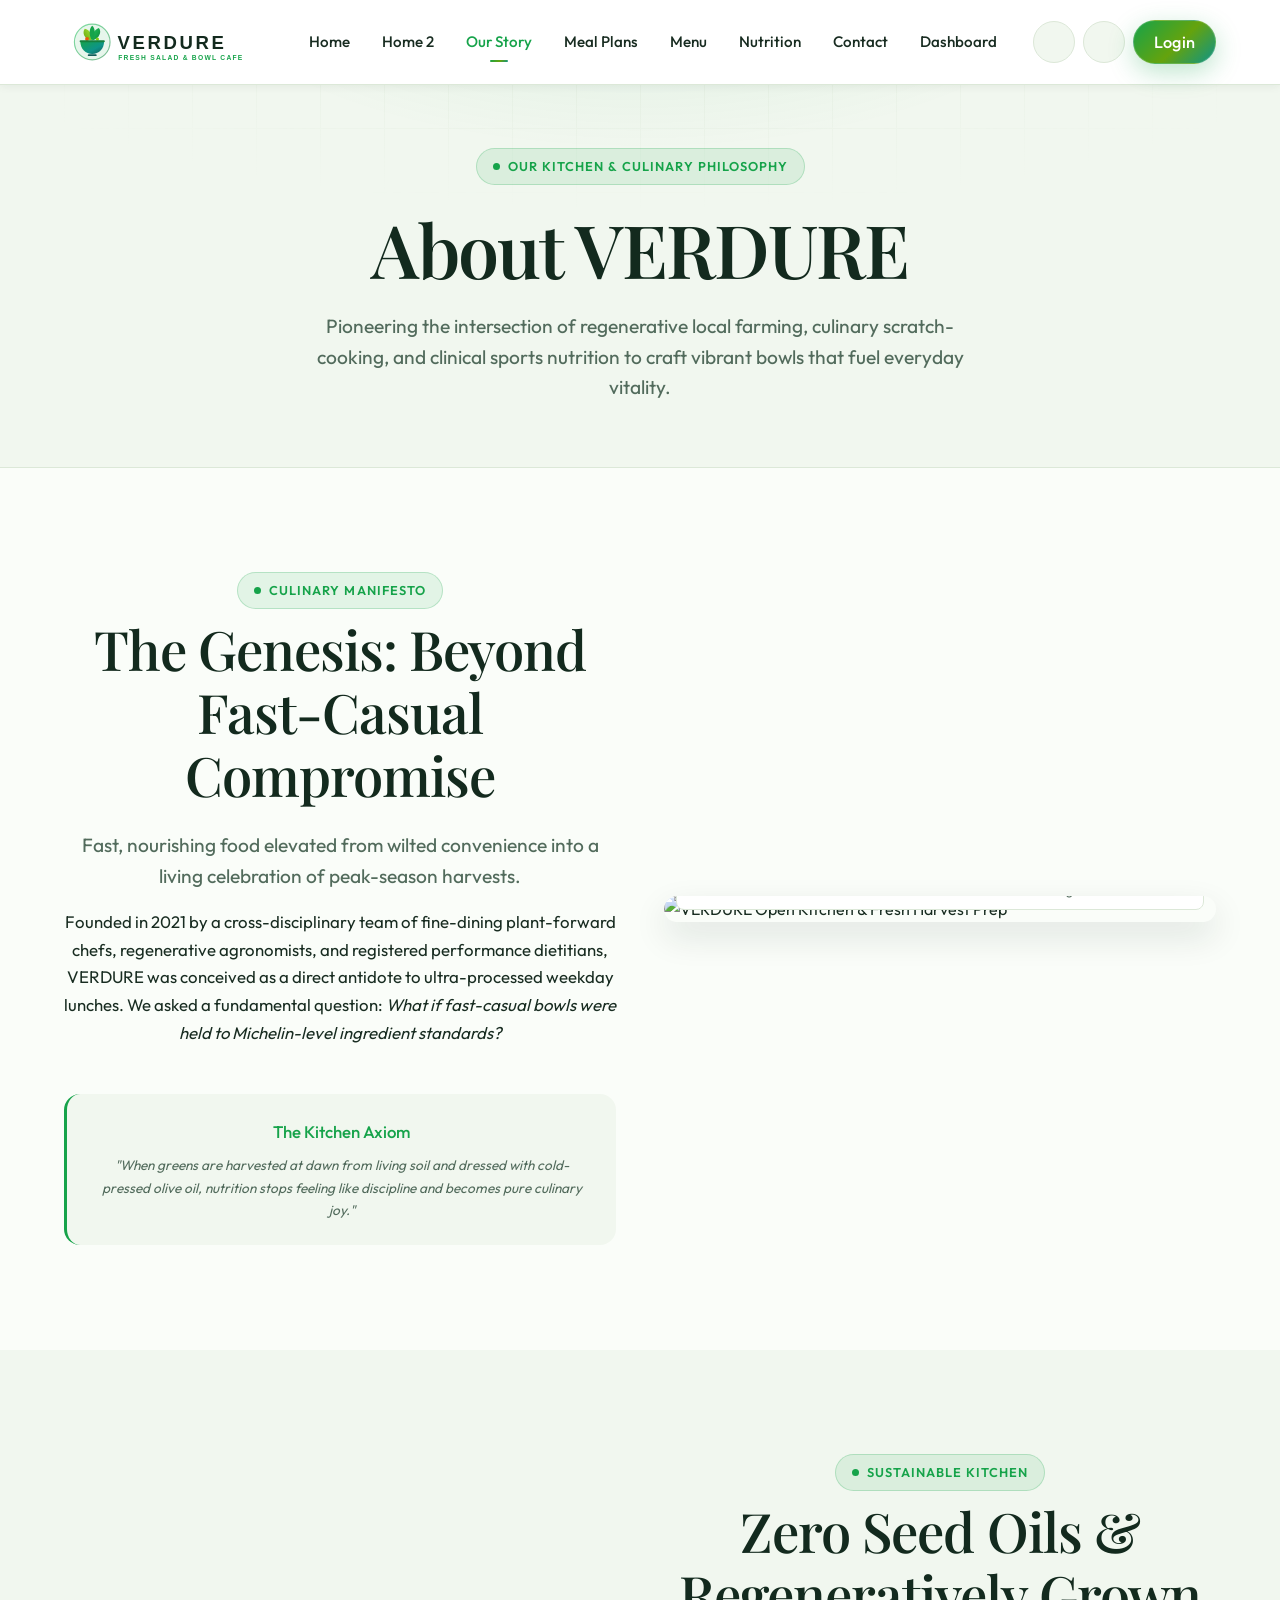
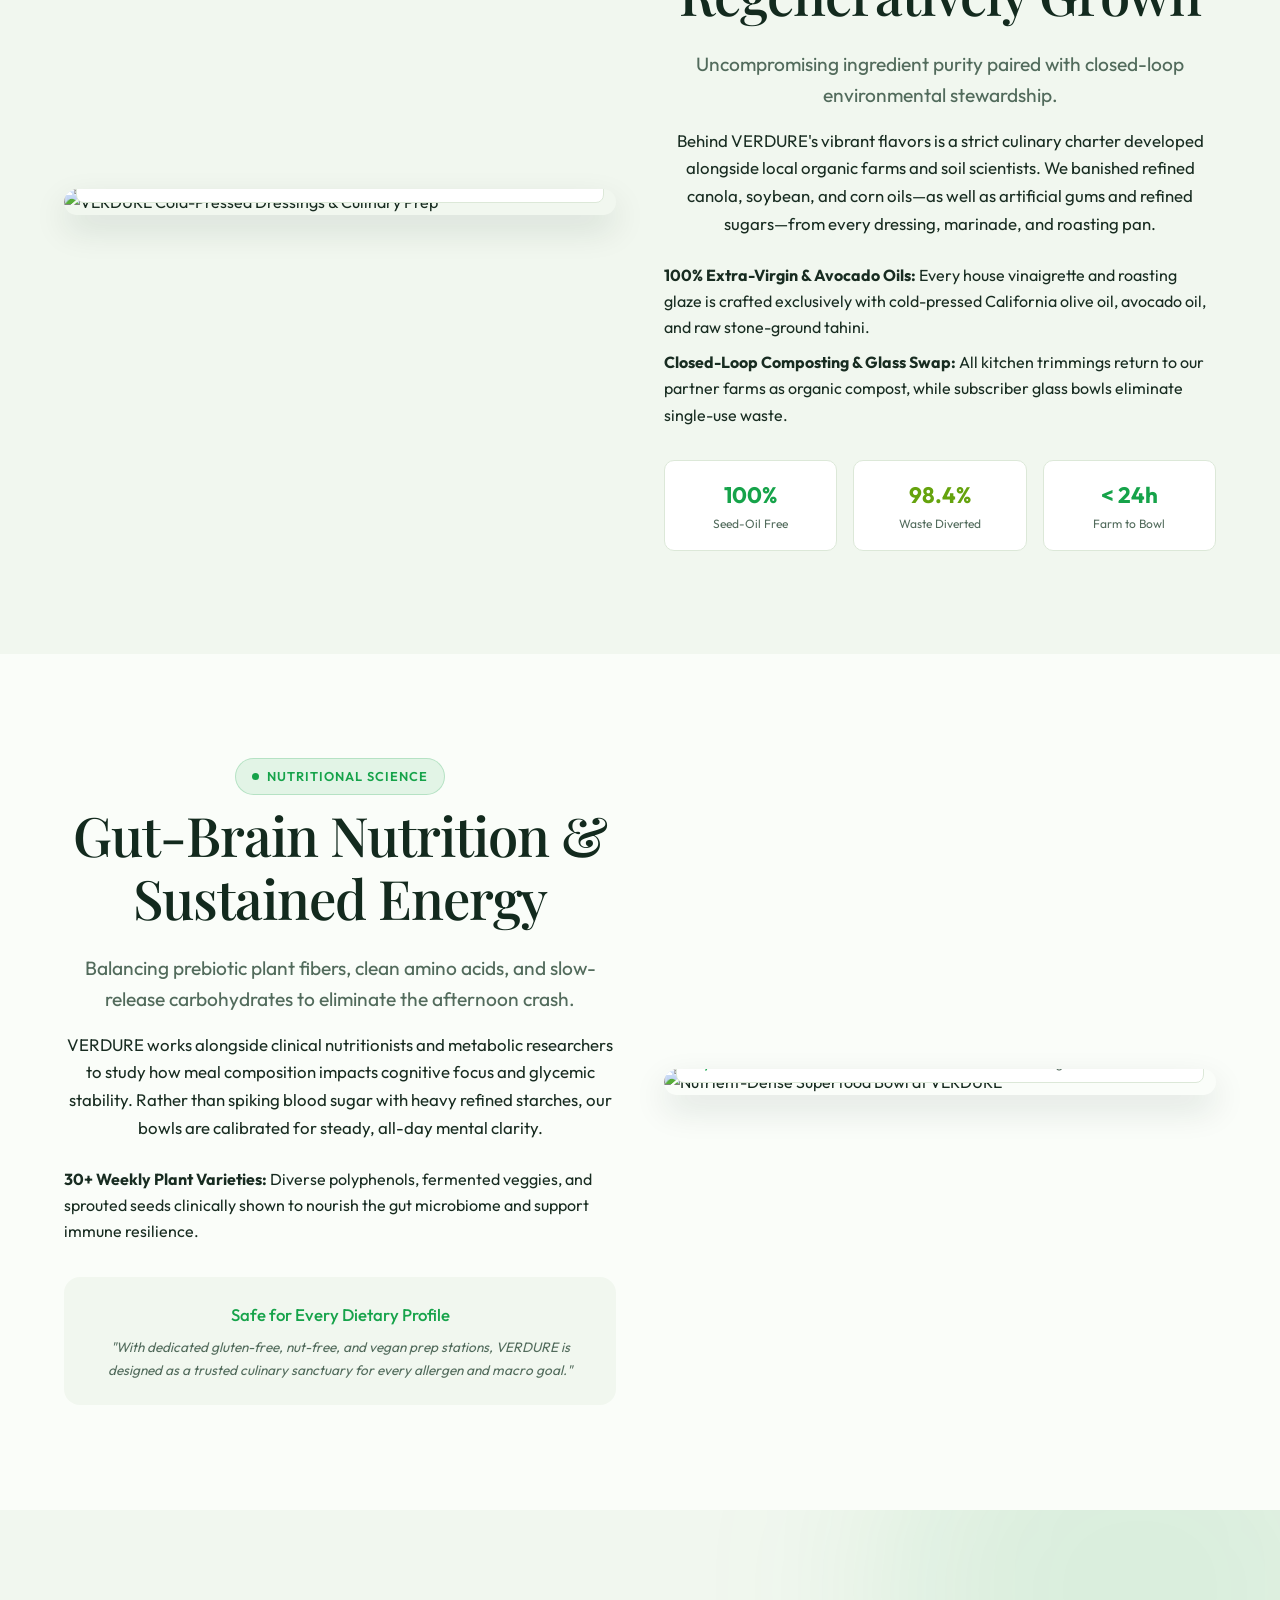
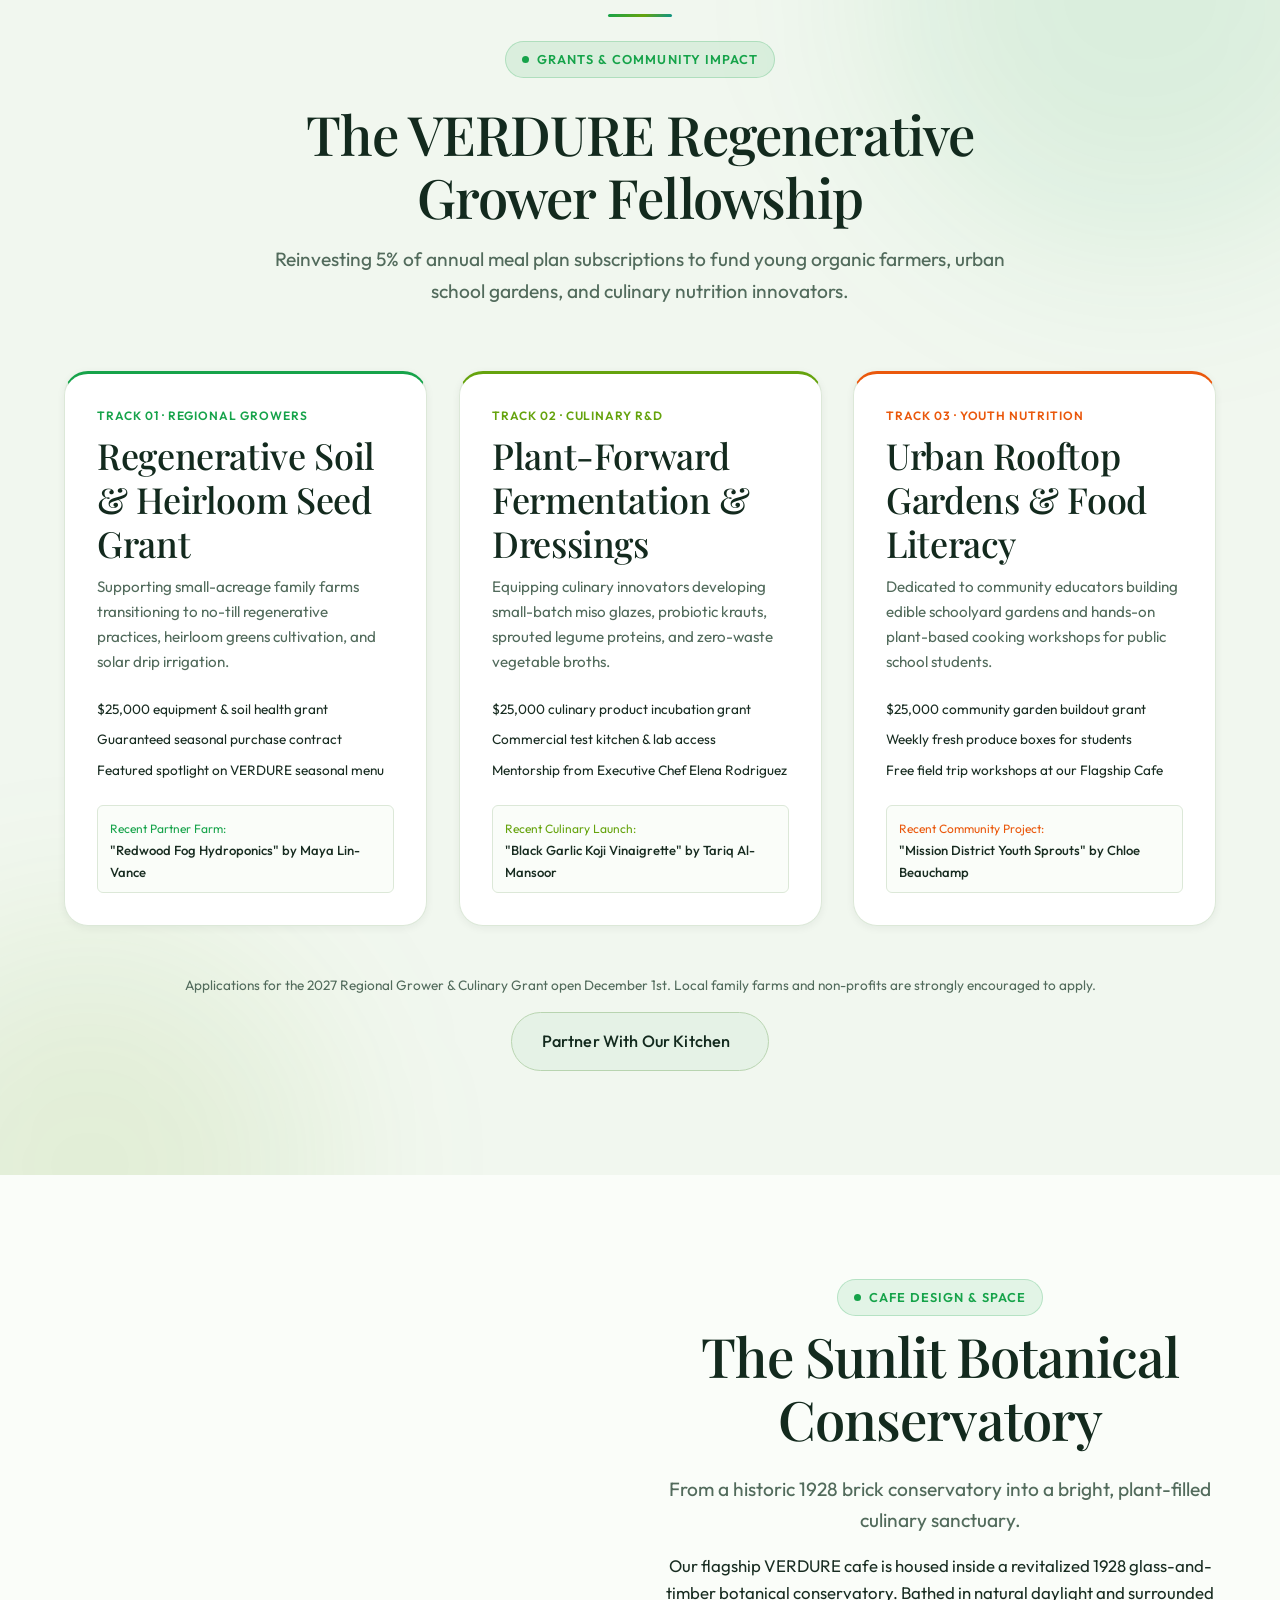
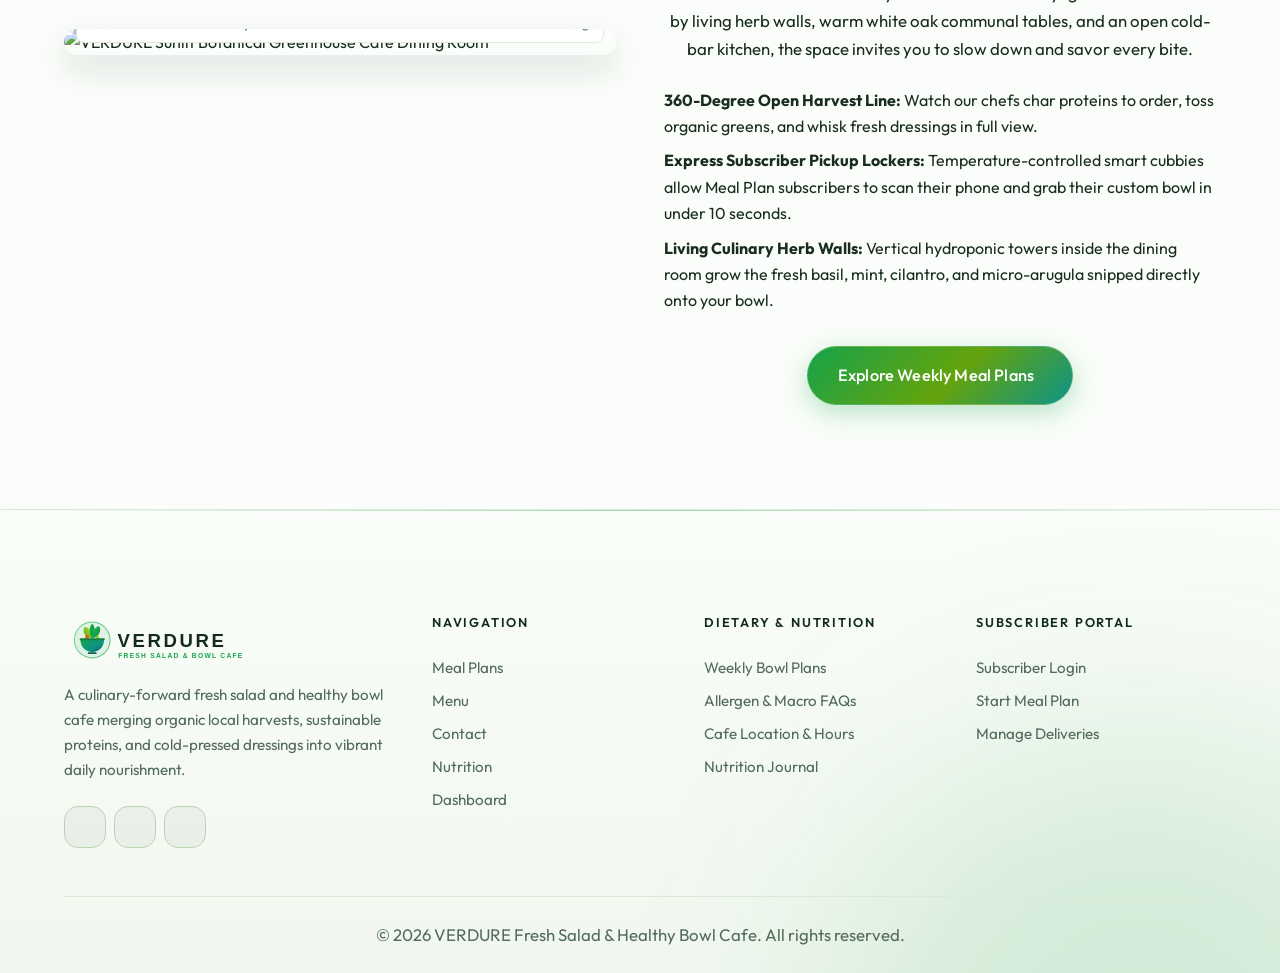
==== commit 34d4bfdc: "Update navigation and hamburger menu link from Catering to Contact across all pages" ====
--- a/about.html
+++ b/about.html
@@ -31,7 +31,7 @@
         <a href="services.html" class="nav-link">Meal Plans</a>
         <a href="counselors.html" class="nav-link">Menu</a>
         <a href="blog.html" class="nav-link ">Nutrition</a>
-        <a href="contact.html" class="nav-link ">Catering</a>
+        <a href="contact.html" class="nav-link">Contact</a>
         <a href="dashboard.html" class="nav-link">Dashboard</a>
       </nav>
       <div class="nav-actions">
@@ -65,7 +65,7 @@
         <a href="services.html" class="nav-link">Meal Plans</a>
         <a href="counselors.html" class="nav-link">Menu</a>
         <a href="blog.html" class="nav-link ">Nutrition</a>
-        <a href="contact.html" class="nav-link ">Catering</a>
+        <a href="contact.html" class="nav-link">Contact</a>
         <a href="dashboard.html" class="nav-link">Dashboard</a>
     </nav>
     <div class="drawer-actions">
@@ -306,7 +306,7 @@
           <div class="footer-links">
             <a href="services.html">Meal Plans</a>
             <a href="counselors.html">Menu</a>
-            <a href="contact.html">Catering</a>
+            <a href="contact.html">Contact</a>
             <a href="blog.html">Nutrition</a>
             <a href="dashboard.html">Dashboard</a>
           </div>
--- a/assets/css/style.css
+++ b/assets/css/style.css
@@ -3084,32 +3084,76 @@
 .hero-bg-media {
   position: absolute;
   inset: 0;
-  z-index: -2;
+  z-index: 0;
+  pointer-events: none;
 }
 
 .hero-bg-media img {
+  position: absolute;
+  inset: 0;
   width: 100%;
   height: 100%;
   object-fit: cover;
   object-position: center;
-}
-
-/* Unfaded background images: zero fade overlay on hero background photos */
+  z-index: 0;
+}
+
+/* Atmospheric botanical overlay for hero background photos to ensure maximum contrast & readability */
 .hero-bg-media::after,
 .hero-bg--start .hero-bg-media::after,
 html[dir="rtl"] .hero-bg--start .hero-bg-media::after {
-  display: none !important;
-  background: none !important;
-  opacity: 0 !important;
-}
-
-.hero-bg .hero-content { position: relative; z-index: 1; }
-.hero-bg--center .hero-content { text-align: center; max-width: 960px; }
+  content: "";
+  position: absolute;
+  inset: 0;
+  display: block;
+  background: radial-gradient(circle at 50% 36%, rgba(8, 22, 14, 0.65) 0%, rgba(5, 15, 10, 0.84) 100%),
+              linear-gradient(180deg, rgba(8, 20, 13, 0.58) 0%, rgba(5, 15, 10, 0.80) 100%);
+  z-index: 1 !important;
+  pointer-events: none;
+}
+
+.hero-bg .hero-content { position: relative !important; z-index: 2 !important; }
+.hero-bg--center .hero-content {
+  text-align: center;
+  max-width: 960px;
+}
 .hero-bg--start .hero-content { text-align: start; max-width: 1200px; }
 .hero-bg--start .hero-copy { max-width: 620px; }
 
-.hero-bg h1 { color: #ffffff; }
-.hero-bg .lead { color: rgba(255, 255, 255, 0.88); }
+.hero-bg h1 {
+  color: #ffffff;
+  text-shadow: 0 3px 18px rgba(0, 0, 0, 0.75);
+}
+.hero-bg .lead {
+  color: #ffffff;
+  text-shadow: 0 2px 10px rgba(0, 0, 0, 0.8);
+}
+
+.hero-highlight,
+.hero-bg .text-gradient,
+[data-theme="light"] .hero-bg .text-gradient,
+[data-theme="dark"] .hero-bg .text-gradient {
+  color: #a7f3d0 !important;
+  background: linear-gradient(135deg, #fef08a 0%, #86efac 50%, #34d399 100%) !important;
+  -webkit-background-clip: text !important;
+  background-clip: text !important;
+  color: transparent !important;
+  -webkit-text-fill-color: transparent !important;
+  text-shadow: none !important;
+  filter: drop-shadow(0 2px 14px rgba(134, 239, 172, 0.45)) !important;
+  font-weight: 700 !important;
+  display: inline-block !important;
+}
+
+.hero-title-br {
+  display: inline;
+}
+
+@media (max-width: 768px) {
+  .hero-title-br {
+    display: none;
+  }
+}
 
 .hero-bg .eyebrow {
   background: rgba(15, 41, 30, 0.88);
@@ -3179,21 +3223,38 @@
   .hero-bg h1,
   [data-theme="light"] .hero-bg h1 {
     color: #ffffff !important;
-    text-shadow: 0 2px 18px rgba(0, 0, 0, 0.45) !important;
+    text-shadow: 0 3px 18px rgba(0, 0, 0, 0.75) !important;
+  }
+
+  .hero-highlight,
+  .hero-bg .text-gradient,
+  [data-theme="light"] .hero-bg .text-gradient,
+  [data-theme="dark"] .hero-bg .text-gradient {
+    color: #a7f3d0 !important;
+    background: linear-gradient(135deg, #fef08a 0%, #86efac 50%, #34d399 100%) !important;
+    -webkit-background-clip: text !important;
+    background-clip: text !important;
+    color: transparent !important;
+    -webkit-text-fill-color: transparent !important;
+    text-shadow: none !important;
+    filter: drop-shadow(0 2px 14px rgba(134, 239, 172, 0.45)) !important;
+    font-weight: 700 !important;
+    display: inline-block !important;
   }
 
   .hero-bg .lead,
   [data-theme="light"] .hero-bg .lead {
-    color: rgba(255, 255, 255, 0.92) !important;
-    text-shadow: 0 1px 12px rgba(0, 0, 0, 0.45) !important;
+    color: #ffffff !important;
+    font-weight: 430 !important;
+    text-shadow: 0 2px 10px rgba(0, 0, 0, 0.8) !important;
   }
 
   .hero-bg .eyebrow,
   [data-theme="light"] .hero-bg .eyebrow {
-    background: rgba(15, 41, 30, 0.88) !important;
-    border: 1.5px solid rgba(134, 239, 172, 0.55) !important;
+    background: rgba(15, 41, 30, 0.92) !important;
+    border: 1.5px solid rgba(134, 239, 172, 0.6) !important;
     color: #86efac !important;
-    box-shadow: 0 4px 20px rgba(22, 163, 74, 0.35) !important;
+    box-shadow: 0 4px 20px rgba(0, 0, 0, 0.45) !important;
   }
 
   .hero-bg .eyebrow-dot,
@@ -3206,9 +3267,9 @@
   .hero-bg .hero-stat-pair,
   [data-theme="light"] .hero-bg .stat-band,
   [data-theme="light"] .hero-bg .hero-stat-pair {
-    background: rgba(15, 41, 30, 0.80) !important;
-    border: 1px solid rgba(134, 239, 172, 0.30) !important;
-    box-shadow: 0 30px 70px -45px rgba(0, 0, 0, 0.9), 0 0 20px rgba(22, 163, 74, 0.12) !important;
+    background: rgba(15, 41, 30, 0.85) !important;
+    border: 1px solid rgba(134, 239, 172, 0.35) !important;
+    box-shadow: 0 30px 70px -45px rgba(0, 0, 0, 0.9), 0 0 20px rgba(22, 163, 74, 0.16) !important;
   }
 
   .hero-bg .hero-stat-divider,
@@ -3218,14 +3279,14 @@
 
   .hero-bg .stat-label,
   [data-theme="light"] .hero-bg .stat-label {
-    color: rgba(255, 255, 255, 0.82) !important;
+    color: rgba(255, 255, 255, 0.85) !important;
   }
 
   .hero-bg .btn-outline,
   [data-theme="light"] .hero-bg .btn-outline {
     color: #ffffff !important;
     border-color: rgba(134, 239, 172, 0.65) !important;
-    background-color: rgba(15, 41, 30, 0.45) !important;
+    background-color: rgba(15, 41, 30, 0.55) !important;
   }
 
   .hero-bg .btn-outline:hover,
@@ -3239,10 +3300,17 @@
   .hero-bg-media::after,
   .hero-bg--start .hero-bg-media::after,
   html[dir="rtl"] .hero-bg--start .hero-bg-media::after,
-  [data-theme="light"] .hero-bg-media::after {
-    display: none !important;
-    background: none !important;
-    opacity: 0 !important;
+  [data-theme="light"] .hero-bg-media::after,
+  [data-theme="dark"] .hero-bg-media::after {
+    content: "" !important;
+    position: absolute !important;
+    inset: 0 !important;
+    display: block !important;
+    background: radial-gradient(circle at 50% 36%, rgba(8, 22, 14, 0.65) 0%, rgba(5, 15, 10, 0.84) 100%),
+                linear-gradient(180deg, rgba(8, 20, 13, 0.58) 0%, rgba(5, 15, 10, 0.80) 100%) !important;
+    opacity: 1 !important;
+    z-index: 1 !important;
+    pointer-events: none !important;
   }
 }
 
@@ -3283,6 +3351,489 @@
   .hero-bg .hero-actions .btn {
     width: 100%;
     justify-content: center;
+  }
+}
+
+/* ===== HOME 2 HERO: Split 2-Column Botanical Showcase ===== */
+.hero2-split {
+  position: relative;
+  min-height: min(92vh, 880px);
+  padding: calc(84px + var(--spacing-7)) 0 var(--spacing-8);
+  display: flex;
+  align-items: center;
+  overflow: hidden;
+  background: linear-gradient(165deg, rgba(240, 253, 244, 0.95) 0%, rgba(251, 253, 249, 1) 50%, rgba(236, 253, 245, 0.9) 100%);
+  border-bottom: 1px solid var(--border);
+}
+
+[data-theme="dark"] .hero2-split {
+  background: linear-gradient(165deg, #091a11 0%, #06140d 50%, #0d281a 100%);
+  border-bottom-color: rgba(134, 239, 172, 0.12);
+}
+
+.hero2-split::before {
+  content: "";
+  position: absolute;
+  top: -20%;
+  right: -10%;
+  width: 650px;
+  height: 650px;
+  background: radial-gradient(circle, rgba(74, 222, 128, 0.16) 0%, transparent 70%);
+  pointer-events: none;
+  z-index: 0;
+  filter: blur(40px);
+}
+
+[data-theme="dark"] .hero2-split::before {
+  background: radial-gradient(circle, rgba(34, 197, 94, 0.12) 0%, transparent 70%);
+}
+
+.hero2-split .container {
+  position: relative;
+  z-index: 1;
+}
+
+.hero2-grid {
+  display: grid;
+  grid-template-columns: 1.15fr 0.85fr;
+  gap: var(--spacing-7);
+  align-items: center;
+}
+
+/* Home 2 Left Column */
+.hero2-copy {
+  display: flex;
+  flex-direction: column;
+  gap: var(--spacing-3);
+  text-align: start;
+}
+
+.hero2-eyebrow {
+  display: inline-flex;
+  align-items: center;
+  gap: 8px;
+  align-self: flex-start;
+  padding: 8px 18px;
+  border-radius: 999px;
+  font-size: 0.85rem;
+  font-weight: 700;
+  letter-spacing: 0.08em;
+  text-transform: uppercase;
+  background: rgba(22, 163, 74, 0.10);
+  border: 1px solid rgba(22, 163, 74, 0.28);
+  color: #15803d;
+  box-shadow: 0 2px 10px rgba(22, 163, 74, 0.08);
+}
+
+[data-theme="dark"] .hero2-eyebrow {
+  background: rgba(15, 41, 30, 0.85);
+  border-color: rgba(134, 239, 172, 0.4);
+  color: #86efac;
+  box-shadow: 0 4px 18px rgba(0, 0, 0, 0.35);
+}
+
+.hero2-eyebrow i {
+  color: #16a34a;
+  font-size: 1rem;
+}
+
+[data-theme="dark"] .hero2-eyebrow i {
+  color: #4ade80;
+}
+
+.hero2-title {
+  font-family: var(--font-heading);
+  font-size: clamp(2.3rem, 4.4vw, 3.6rem);
+  font-weight: 700;
+  line-height: 1.16;
+  color: var(--text-main);
+  margin: 0;
+  letter-spacing: -0.02em;
+}
+
+.hero2-gradient-text {
+  background: linear-gradient(135deg, #15803d 0%, #16a34a 55%, #10b981 100%);
+  -webkit-background-clip: text;
+  background-clip: text;
+  -webkit-text-fill-color: transparent;
+  color: #15803d;
+  display: inline;
+}
+
+[data-theme="dark"] .hero2-gradient-text {
+  background: linear-gradient(135deg, #a7f3d0 0%, #4ade80 50%, #22c55e 100%);
+  -webkit-background-clip: text;
+  background-clip: text;
+  -webkit-text-fill-color: transparent;
+  color: #86efac;
+}
+
+.hero2-lead {
+  font-size: 1.12rem;
+  line-height: 1.68;
+  color: var(--text-soft);
+  margin: 0;
+  max-width: 580px;
+}
+
+.hero2-actions {
+  display: flex;
+  gap: var(--spacing-3);
+  align-items: center;
+  flex-wrap: wrap;
+  margin-top: var(--spacing-2);
+}
+
+/* Feature badges row (Seed-oil free, 45+ farm items, <24h) */
+.hero2-features-row {
+  display: flex;
+  gap: var(--spacing-2);
+  flex-wrap: wrap;
+  align-items: center;
+  margin-top: var(--spacing-2);
+}
+
+.hero2-feature-item {
+  display: inline-flex;
+  align-items: center;
+  gap: 7px;
+  font-size: 0.84rem;
+  font-weight: 600;
+  color: var(--text-main);
+  background: var(--bg-card);
+  padding: 6px 14px;
+  border-radius: 999px;
+  border: 1px solid var(--border);
+  box-shadow: 0 2px 6px rgba(0, 0, 0, 0.04);
+}
+
+[data-theme="dark"] .hero2-feature-item {
+  background: rgba(18, 44, 32, 0.75);
+  border-color: rgba(134, 239, 172, 0.22);
+}
+
+.hero2-feature-item i {
+  color: #16a34a;
+  font-size: 0.95rem;
+}
+
+[data-theme="dark"] .hero2-feature-item i {
+  color: #4ade80;
+}
+
+/* Bottom Stats Card in Hero 2 */
+.hero2-stats-card {
+  display: inline-flex;
+  align-items: center;
+  gap: var(--spacing-5);
+  padding: var(--spacing-3) var(--spacing-5);
+  background: var(--bg-card);
+  border: 1px solid var(--border);
+  border-radius: var(--radius-lg);
+  box-shadow: 0 10px 30px -10px rgba(19, 42, 30, 0.08);
+  margin-top: var(--spacing-3);
+  width: fit-content;
+}
+
+[data-theme="dark"] .hero2-stats-card {
+  background: rgba(15, 38, 27, 0.85);
+  border-color: rgba(134, 239, 172, 0.24);
+  box-shadow: 0 15px 40px -10px rgba(0, 0, 0, 0.55);
+}
+
+.hero2-stat {
+  display: flex;
+  flex-direction: column;
+}
+
+.hero2-stat .stat-value {
+  font-family: var(--font-heading);
+  font-size: 1.85rem;
+  font-weight: 700;
+  line-height: 1.1;
+  color: var(--primary);
+}
+
+[data-theme="dark"] .hero2-stat .stat-value {
+  color: #86efac;
+}
+
+.hero2-stat .stat-label {
+  font-size: 0.8rem;
+  color: var(--text-soft);
+  margin: 3px 0 0;
+  font-weight: 500;
+}
+
+.hero2-stat-divider {
+  width: 1px;
+  height: 38px;
+  background: var(--border-strong);
+}
+
+/* Home 2 Right Column: Visual Arched Showcase */
+.hero2-visual {
+  position: relative;
+  display: flex;
+  justify-content: center;
+  align-items: center;
+}
+
+.hero2-arch-frame {
+  position: relative;
+  width: 100%;
+  max-width: 440px;
+  aspect-ratio: 4 / 5;
+  border-radius: 200px 200px 32px 32px;
+  overflow: hidden;
+  box-shadow: 0 25px 60px -15px rgba(18, 52, 33, 0.22);
+  border: 4px solid var(--bg-card);
+  background: var(--bg-card);
+  transition: transform 0.4s ease;
+}
+
+[data-theme="dark"] .hero2-arch-frame {
+  box-shadow: 0 25px 65px -15px rgba(0, 0, 0, 0.7);
+  border-color: rgba(134, 239, 172, 0.28);
+}
+
+.hero2-arch-frame:hover {
+  transform: translateY(-4px);
+}
+
+.hero2-arch-frame img {
+  width: 100%;
+  height: 100%;
+  object-fit: cover;
+  object-position: center;
+  display: block;
+  transition: transform 0.6s ease;
+}
+
+.hero2-arch-frame:hover img {
+  transform: scale(1.04);
+}
+
+/* Floating interactive badges on Hero 2 */
+.hero2-float-rating {
+  position: absolute;
+  top: 14%;
+  left: -20px;
+  background: rgba(255, 255, 255, 0.94);
+  backdrop-filter: blur(14px);
+  -webkit-backdrop-filter: blur(14px);
+  padding: 10px 18px;
+  border-radius: 999px;
+  border: 1px solid rgba(22, 163, 74, 0.22);
+  box-shadow: 0 12px 32px -8px rgba(18, 52, 33, 0.18);
+  display: inline-flex;
+  align-items: center;
+  gap: 10px;
+  z-index: 2;
+  font-size: 0.85rem;
+  color: #132a1e;
+  animation: hero2FloatA 4s ease-in-out infinite alternate;
+}
+
+[data-theme="dark"] .hero2-float-rating {
+  background: rgba(15, 41, 30, 0.92);
+  border-color: rgba(134, 239, 172, 0.35);
+  box-shadow: 0 14px 36px -8px rgba(0, 0, 0, 0.65);
+  color: #f8fafc;
+}
+
+.hero2-rating-stars {
+  display: inline-flex;
+  gap: 2px;
+  color: #eab308;
+  font-size: 0.9rem;
+}
+
+.hero2-float-macro {
+  position: absolute;
+  bottom: 8%;
+  right: -15px;
+  background: rgba(255, 255, 255, 0.94);
+  backdrop-filter: blur(14px);
+  -webkit-backdrop-filter: blur(14px);
+  padding: 12px 18px;
+  border-radius: var(--radius-lg);
+  border: 1px solid rgba(22, 163, 74, 0.22);
+  box-shadow: 0 14px 34px -8px rgba(18, 52, 33, 0.2);
+  display: inline-flex;
+  align-items: center;
+  gap: 12px;
+  z-index: 2;
+  animation: hero2FloatB 4.5s ease-in-out infinite alternate;
+}
+
+[data-theme="dark"] .hero2-float-macro {
+  background: rgba(15, 41, 30, 0.92);
+  border-color: rgba(134, 239, 172, 0.35);
+  box-shadow: 0 14px 36px -8px rgba(0, 0, 0, 0.65);
+}
+
+.hero2-macro-icon {
+  width: 38px;
+  height: 38px;
+  border-radius: 50%;
+  background: linear-gradient(135deg, #16a34a, #15803d);
+  color: #ffffff;
+  display: flex;
+  align-items: center;
+  justify-content: center;
+  font-size: 1.15rem;
+  flex-shrink: 0;
+}
+
+.hero2-macro-info {
+  display: flex;
+  flex-direction: column;
+}
+
+.hero2-macro-title {
+  font-size: 0.9rem;
+  font-weight: 700;
+  color: var(--text-main);
+  line-height: 1.2;
+}
+
+.hero2-macro-sub {
+  font-size: 0.76rem;
+  color: var(--text-soft);
+  margin-top: 2px;
+}
+
+.hero2-float-seal {
+  position: absolute;
+  bottom: 12%;
+  left: -15px;
+  width: 58px;
+  height: 58px;
+  border-radius: 50%;
+  background: #16a34a;
+  color: #ffffff;
+  display: flex;
+  align-items: center;
+  justify-content: center;
+  font-size: 1.7rem;
+  box-shadow: 0 10px 25px rgba(22, 163, 74, 0.4);
+  z-index: 3;
+  border: 3px solid #ffffff;
+  animation: hero2Pulse 3s ease-in-out infinite;
+}
+
+[data-theme="dark"] .hero2-float-seal {
+  border-color: #0f291e;
+  box-shadow: 0 10px 25px rgba(22, 163, 74, 0.55);
+}
+
+@keyframes hero2FloatA {
+  0% { transform: translateY(0); }
+  100% { transform: translateY(-8px); }
+}
+
+@keyframes hero2FloatB {
+  0% { transform: translateY(0); }
+  100% { transform: translateY(8px); }
+}
+
+@keyframes hero2Pulse {
+  0%, 100% { transform: scale(1); }
+  50% { transform: scale(1.08); }
+}
+
+/* RTL Support for Hero 2 */
+html[dir="rtl"] .hero2-copy {
+  text-align: right;
+}
+
+html[dir="rtl"] .hero2-eyebrow {
+  align-self: flex-start;
+}
+
+html[dir="rtl"] .hero2-float-rating {
+  left: auto;
+  right: -20px;
+}
+
+html[dir="rtl"] .hero2-float-macro {
+  right: auto;
+  left: -15px;
+}
+
+html[dir="rtl"] .hero2-float-seal {
+  left: auto;
+  right: -15px;
+}
+
+/* Responsive Breakpoints for Hero 2 */
+@media (max-width: 992px) {
+  .hero2-grid {
+    grid-template-columns: 1fr;
+    gap: var(--spacing-6);
+  }
+  .hero2-copy {
+    text-align: center;
+    align-items: center;
+  }
+  .hero2-eyebrow {
+    align-self: center;
+  }
+  .hero2-actions {
+    justify-content: center;
+  }
+  .hero2-features-row {
+    justify-content: center;
+  }
+  .hero2-stats-card {
+    margin-inline: auto;
+  }
+  .hero2-arch-frame {
+    max-width: 380px;
+  }
+  .hero2-float-rating {
+    left: 0;
+  }
+  .hero2-float-macro {
+    right: 0;
+  }
+}
+
+@media (max-width: 576px) {
+  .hero2-split {
+    padding-top: calc(70px + var(--spacing-5));
+  }
+  .hero2-stats-card {
+    width: 100%;
+    justify-content: space-around;
+    padding: var(--spacing-3) var(--spacing-3);
+    gap: var(--spacing-3);
+  }
+  .hero2-stat .stat-value {
+    font-size: 1.4rem;
+  }
+  .hero2-arch-frame {
+    max-width: 300px;
+    border-radius: 140px 140px 24px 24px;
+  }
+  .hero2-float-rating {
+    top: 6%;
+    left: -10px;
+    font-size: 0.76rem;
+    padding: 6px 12px;
+  }
+  .hero2-float-macro {
+    bottom: 4%;
+    right: -10px;
+    padding: 8px 12px;
+  }
+  .hero2-float-seal {
+    bottom: 6%;
+    left: -10px;
+    width: 44px;
+    height: 44px;
+    font-size: 1.3rem;
   }
 }
 
@@ -4057,10 +4608,22 @@
   /* Light mode 368px hero text content visibility */
   [data-theme="light"] .hero-bg h1 {
     color: var(--primary, #132a1e) !important;
+    text-shadow: none !important;
+  }
+
+  [data-theme="light"] .hero-bg .hero-highlight,
+  [data-theme="light"] .hero-bg .text-gradient {
+    color: #15803d !important;
+    background: linear-gradient(135deg, #15803d 0%, #16a34a 100%) !important;
+    -webkit-background-clip: text !important;
+    background-clip: text !important;
+    -webkit-text-fill-color: transparent !important;
+    filter: none !important;
   }
 
   [data-theme="light"] .hero-bg .lead {
     color: var(--primary-soft, #254434) !important;
+    text-shadow: none !important;
   }
 
   [data-theme="light"] .hero-bg .eyebrow {
